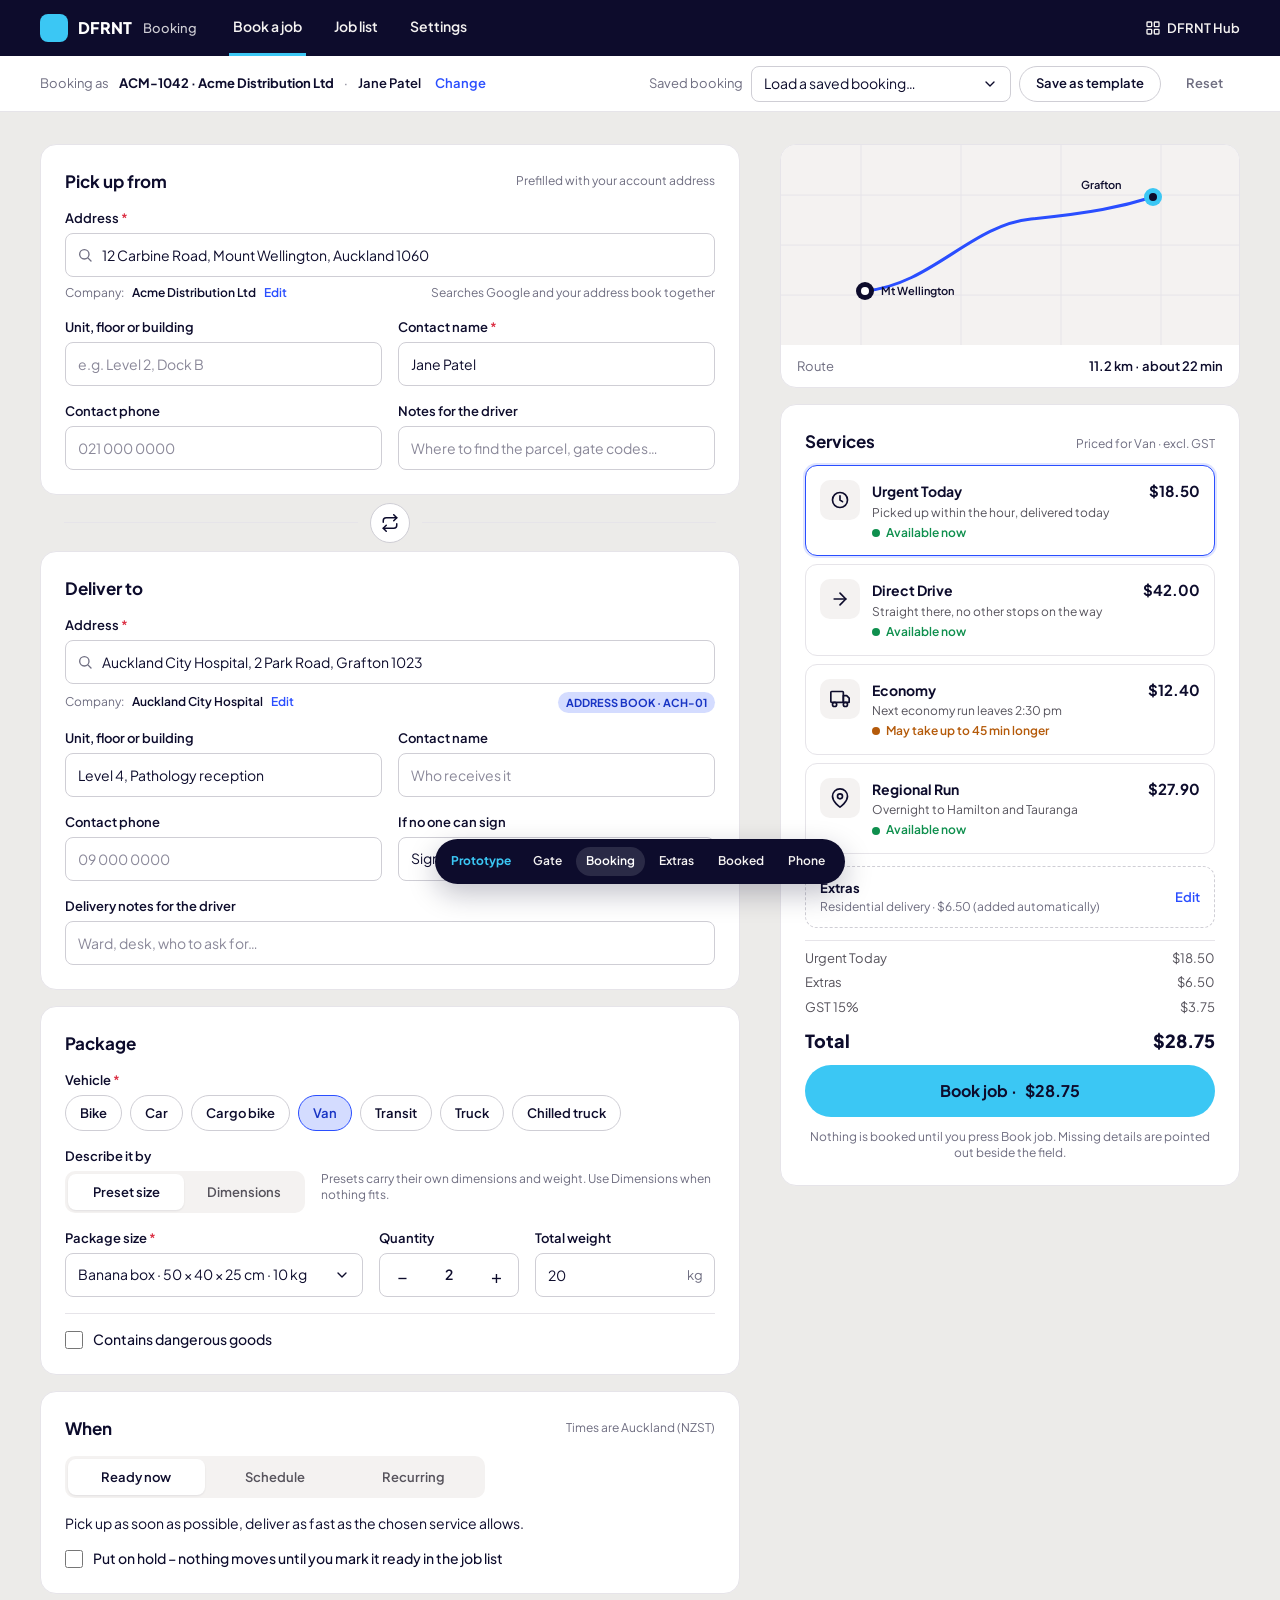
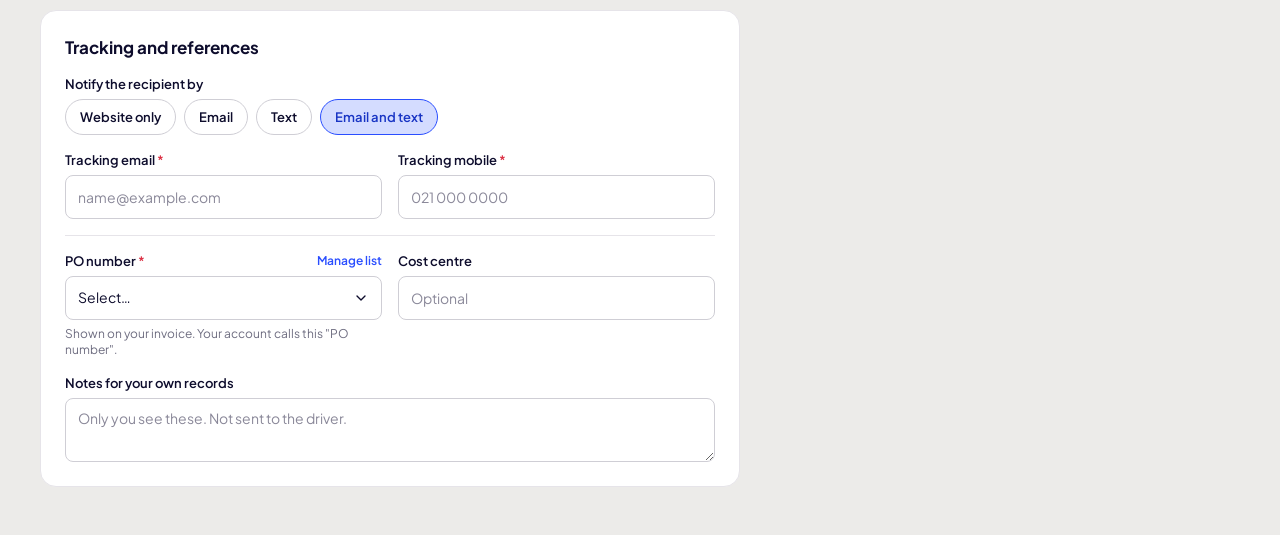
==== index.html @ 65beafbd "Booking page redesign: clickable static prototype Co-Authored-By: Claude Fable 5.1 <noreply@anthropi" ====
<!doctype html>
<html lang="en">
<head>
<meta charset="utf-8">
<meta name="viewport" content="width=device-width, initial-scale=1">
<title>Book a job — DFRNT booking redesign</title>
<link rel="preconnect" href="https://fonts.googleapis.com">
<link href="https://fonts.googleapis.com/css2?family=Plus+Jakarta+Sans:wght@400;500;600;700;800&display=swap" rel="stylesheet">
<link rel="stylesheet" href="styles.css">
</head>
<body>

<header class="topbar">
  <div class="brand"><div class="brand-mark"></div><span class="brand-name">DFRNT</span><span class="brand-app">Booking</span></div>
  <nav class="nav"><a href="index.html" class="on">Book a job</a><a href="#">Job list</a><a href="#">Settings</a></nav>
  <a href="#" class="hublink"><svg width="16" height="16" viewBox="0 0 24 24" fill="none" stroke="currentColor" stroke-width="2" stroke-linecap="round" stroke-linejoin="round"><rect x="3" y="3" width="7" height="7" rx="1"/><rect x="14" y="3" width="7" height="7" rx="1"/><rect x="3" y="14" width="7" height="7" rx="1"/><rect x="14" y="14" width="7" height="7" rx="1"/></svg>DFRNT Hub</a>
</header>

<div class="ctxbar">
  <div class="ctx-who">
    <span style="color: var(--dd-secondary)">Booking as</span>
    <span style="font-weight: 700">ACM-1042 · Acme Distribution Ltd</span>
    <span style="color: var(--dd-secondary)">·</span>
    <span style="font-weight: 600">Jane Patel</span>
    <a href="gate.html" style="font-weight: 600; margin-left: 4px">Change</a>
  </div>
  <div class="ctx-tools">
    <label for="saved" style="font-size: 13px; color: var(--dd-secondary)">Saved booking</label>
    <select id="saved" class="sel" style="width: 260px; height: 36px">
      <option>Load a saved booking…</option>
      <option>Weekly lab run – Mon/Wed/Fri</option>
      <option>Head office → Warehouse</option>
    </select>
    <button class="ghost" type="button" style="height: 36px">Save as template</button>
    <button class="ghost quiet" type="button" style="height: 36px">Reset</button>
  </div>
</div>

<main class="page">
  <div class="grid">

    <form class="form" onsubmit="return false">

      <!-- PICK UP -->
      <section class="card">
        <div class="row-between"><h2 class="h">Pick up from</h2><span class="hint">Prefilled with your account address</span></div>
        <div class="field">
          <label class="lbl req" for="from">Address</label>
          <div class="with-icon">
            <svg width="16" height="16" viewBox="0 0 24 24" fill="none" stroke="currentColor" stroke-width="2" stroke-linecap="round" stroke-linejoin="round"><circle cx="11" cy="11" r="7"/><line x1="21" y1="21" x2="16.65" y2="16.65"/></svg>
            <input id="from" class="in" value="12 Carbine Road, Mount Wellington, Auckland 1060">
          </div>
          <div style="display: flex; align-items: center; gap: 8px; margin-top: 2px; flex-wrap: wrap">
            <span class="hint">Company:</span><span style="font-size: 12px; font-weight: 600">Acme Distribution Ltd</span><a href="#" style="font-size: 12px; font-weight: 600">Edit</a>
            <span class="hint" style="margin-left: auto">Searches Google and your address book together</span>
          </div>
        </div>
        <div class="two">
          <div class="field"><label class="lbl" for="fromx">Unit, floor or building</label><input id="fromx" class="in" placeholder="e.g. Level 2, Dock B"></div>
          <div class="field"><label class="lbl req" for="fromc">Contact name</label><input id="fromc" class="in" value="Jane Patel"></div>
        </div>
        <div class="two">
          <div class="field"><label class="lbl" for="fromp">Contact phone</label><input id="fromp" class="in" placeholder="021 000 0000"></div>
          <div class="field"><label class="lbl" for="fromn">Notes for the driver</label><input id="fromn" class="in" placeholder="Where to find the parcel, gate codes…"></div>
        </div>
      </section>

      <div class="swap">
        <div class="line"></div>
        <button type="button" class="icn" aria-label="Swap pick up and deliver to" title="Swap addresses"><svg width="18" height="18" viewBox="0 0 24 24" fill="none" stroke="currentColor" stroke-width="2" stroke-linecap="round" stroke-linejoin="round"><polyline points="17 1 21 5 17 9"/><path d="M3 11V9a4 4 0 0 1 4-4h14"/><polyline points="7 23 3 19 7 15"/><path d="M21 13v2a4 4 0 0 1-4 4H3"/></svg></button>
        <div class="line"></div>
      </div>

      <!-- DELIVER TO -->
      <section class="card">
        <h2 class="h">Deliver to</h2>
        <div class="field">
          <label class="lbl req" for="to">Address</label>
          <div class="with-icon">
            <svg width="16" height="16" viewBox="0 0 24 24" fill="none" stroke="currentColor" stroke-width="2" stroke-linecap="round" stroke-linejoin="round"><circle cx="11" cy="11" r="7"/><line x1="21" y1="21" x2="16.65" y2="16.65"/></svg>
            <input id="to" class="in" value="Auckland City Hospital, 2 Park Road, Grafton 1023">
          </div>
          <div style="display: flex; align-items: center; gap: 8px; margin-top: 2px; flex-wrap: wrap">
            <span class="hint">Company:</span><span style="font-size: 12px; font-weight: 600">Auckland City Hospital</span><a href="#" style="font-size: 12px; font-weight: 600">Edit</a>
            <span class="tag" style="margin-left: auto">ADDRESS BOOK · ACH-01</span>
          </div>
        </div>
        <div class="two">
          <div class="field"><label class="lbl" for="tox">Unit, floor or building</label><input id="tox" class="in" value="Level 4, Pathology reception"></div>
          <div class="field"><label class="lbl" for="toc">Contact name</label><input id="toc" class="in" placeholder="Who receives it"></div>
        </div>
        <div class="two">
          <div class="field"><label class="lbl" for="top">Contact phone</label><input id="top" class="in" placeholder="09 000 0000"></div>
          <div class="field">
            <label class="lbl" for="leave">If no one can sign</label>
            <select id="leave" class="sel">
              <option>Signature required</option><option>Leave in letter box</option><option>Leave at front door</option><option>Leave at back door</option><option>Leave in a safe place</option><option value="other">Other – say where in delivery notes</option>
            </select>
          </div>
        </div>
        <div class="field"><label class="lbl" id="ton-l" for="ton">Delivery notes for the driver</label><input id="ton" class="in" placeholder="Ward, desk, who to ask for…"></div>
      </section>

      <!-- PACKAGE -->
      <section class="card">
        <h2 class="h">Package</h2>
        <div class="field">
          <span class="lbl req">Vehicle</span>
          <div class="chips" id="vehicles">
            <button type="button" class="chip">Bike</button><button type="button" class="chip">Car</button><button type="button" class="chip">Cargo bike</button><button type="button" class="chip on">Van</button><button type="button" class="chip">Transit</button><button type="button" class="chip">Truck</button><button type="button" class="chip">Chilled truck</button>
          </div>
        </div>
        <div style="display: grid; grid-template-columns: 240px 1fr; gap: 16px; align-items: end" class="two">
          <div class="field"><span class="lbl">Describe it by</span><div class="seg" id="mode"><button type="button" class="on" data-mode="std">Preset size</button><button type="button" data-mode="cus">Dimensions</button></div></div>
          <span class="hint" style="padding-bottom: 10px">Presets carry their own dimensions and weight. Use Dimensions when nothing fits.</span>
        </div>

        <div id="std" style="display: grid; grid-template-columns: 1fr 140px 180px; gap: 16px" class="three">
          <div class="field">
            <label class="lbl req" for="size">Package size</label>
            <select id="size" class="sel"><option>Satchel · 40 × 30 × 5 cm · 1 kg</option><option selected>Banana box · 50 × 40 × 25 cm · 10 kg</option><option>Tyre · 70 × 70 × 25 cm · 12 kg</option><option>Pallet · 120 × 100 × 150 cm · 400 kg</option></select>
          </div>
          <div class="field"><span class="lbl">Quantity</span><div class="step"><button type="button" aria-label="Fewer" id="qdn">−</button><span id="qty">2</span><button type="button" aria-label="More" id="qup">+</button></div></div>
          <div class="field"><label class="lbl" for="wt">Total weight</label><div class="suffix"><input id="wt" class="in" value="20" style="padding-right: 40px"><span>kg</span></div></div>
        </div>

        <div id="cus" class="hidden" style="display: flex; flex-direction: column; gap: 10px">
          <div style="overflow-x: auto">
            <div style="min-width: 640px; display: flex; flex-direction: column; gap: 8px">
              <div style="display: grid; grid-template-columns: 1fr 90px 90px 90px 110px 80px 40px; gap: 8px; padding: 0 4px"><span class="hint">Item</span><span class="hint">L cm</span><span class="hint">W cm</span><span class="hint">H cm</span><span class="hint">Weight kg</span><span class="hint">Qty</span><span></span></div>
              <div style="display: grid; grid-template-columns: 1fr 90px 90px 90px 110px 80px 40px; gap: 8px; align-items: center">
                <select class="sel" aria-label="Item type"><option>Carton</option><option>Chilly bin</option><option>Specimen bag</option><option>Pallet</option></select>
                <input class="in" aria-label="Length" value="60"><input class="in" aria-label="Width" value="40"><input class="in" aria-label="Height" value="30"><input class="in" aria-label="Weight" value="8"><input class="in" aria-label="Quantity" value="2">
                <button type="button" class="icn" aria-label="Remove item" style="width: 36px; height: 36px"><svg width="16" height="16" viewBox="0 0 24 24" fill="none" stroke="currentColor" stroke-width="2" stroke-linecap="round"><line x1="5" y1="12" x2="19" y2="12"/></svg></button>
              </div>
              <div style="display: grid; grid-template-columns: 1fr 90px 90px 90px 110px 80px 40px; gap: 8px; align-items: center">
                <select class="sel" aria-label="Item type"><option>Chilly bin</option><option>Carton</option></select>
                <input class="in" aria-label="Length" value="45"><input class="in" aria-label="Width" value="30"><input class="in" aria-label="Height" value="30"><input class="in" aria-label="Weight" value="5"><input class="in" aria-label="Quantity" value="1">
                <button type="button" class="icn" aria-label="Remove item" style="width: 36px; height: 36px"><svg width="16" height="16" viewBox="0 0 24 24" fill="none" stroke="currentColor" stroke-width="2" stroke-linecap="round"><line x1="5" y1="12" x2="19" y2="12"/></svg></button>
              </div>
            </div>
          </div>
          <div class="row-between" style="flex-wrap: wrap">
            <div style="display: flex; gap: 8px"><button type="button" class="ghost">+ Add item</button><button type="button" class="ghost">+ Add a preset size</button></div>
            <div style="display: flex; align-items: center; gap: 12px"><span class="hint">Dimensions are</span><div class="seg" style="width: 180px" id="dims"><button type="button" class="on">Per item</button><button type="button">Whole job</button></div></div>
          </div>
          <div style="font-size: 13px; color: var(--dd-secondary)">Total <strong style="color: var(--dd-ink)">3 items · 21 kg · 0.184 m³</strong></div>
        </div>

        <div class="divider"></div>
        <label class="chk"><input type="checkbox" id="dg"> Contains dangerous goods</label>
        <div id="dgbox" class="disc hidden">
          <div class="two">
            <div class="field">
              <label class="lbl req" for="dgc">DG class</label>
              <select id="dgc" class="sel"><option value="">Select a class…</option><option value="1">Class 1 – Explosives</option><option value="2">Class 2 – Gases</option><option value="3">Class 3 – Flammable liquids</option><option value="6">Class 6 – Toxic / infectious</option><option value="8">Class 8 – Corrosives</option><option value="9">Class 9 – Miscellaneous (incl. dry ice)</option></select>
            </div>
            <div class="field hidden" id="dry">
              <label class="lbl req" for="dryw">Dry ice weight</label>
              <div style="display: flex; gap: 8px"><input id="dryw" class="in" placeholder="0"><select class="sel" style="width: 90px" aria-label="Unit"><option>kg</option><option>lb</option></select></div>
            </div>
          </div>
          <label class="chk"><input type="checkbox"> I have the DG documentation and will attach it to the package</label>
          <span class="hint">Dangerous goods cannot be sent without documentation.</span>
        </div>

        <div id="truck" class="disc hidden">
          <span class="lbl">Truck details</span>
          <div style="display: flex; gap: 24px; flex-wrap: wrap"><label class="chk"><input type="checkbox"> Tail lift needed at pick up</label><label class="chk"><input type="checkbox"> Tail lift needed at delivery</label></div>
          <div style="display: flex; align-items: center; gap: 12px"><span class="lbl req">Delivering to a</span><div class="seg" style="width: 220px" id="dest"><button type="button" class="on">Business</button><button type="button">Residence</button></div></div>
        </div>
      </section>

      <!-- WHEN -->
      <section class="card">
        <div class="row-between"><h2 class="h">When</h2><span class="hint">Times are Auckland (NZST)</span></div>
        <div class="seg" style="max-width: 420px" id="when"><button type="button" class="on" data-when="now">Ready now</button><button type="button" data-when="sch">Schedule</button><button type="button" data-when="rec">Recurring</button></div>

        <div id="w-now"><span style="font-size: 14px">Pick up as soon as possible, deliver as fast as the chosen service allows.</span></div>

        <div id="w-sch" class="hidden" style="display: flex; flex-direction: column; gap: 16px">
          <div class="three">
            <div class="field"><label class="lbl req" for="rd">Ready date</label><input id="rd" class="in" type="date" value="2026-09-25"></div>
            <div class="field"><label class="lbl req" for="rt">Ready time</label><input id="rt" class="in" type="time" value="09:30"></div>
            <span class="hint" style="padding-bottom: 12px">Up to 30 days ahead.</span>
          </div>
          <label class="chk"><input type="checkbox" id="dby"> Set a deliver-by deadline</label>
          <div id="dbybox" class="three hidden">
            <div class="field"><label class="lbl req" for="dd">Deliver by date</label><input id="dd" class="in" type="date" value="2026-09-25"></div>
            <div class="field"><label class="lbl req" for="dt">Deliver by time</label><input id="dt" class="in" type="time" value="14:00"></div>
          </div>
        </div>

        <div id="w-rec" class="hidden" style="display: flex; flex-direction: column; gap: 16px">
          <div class="field"><span class="lbl req">Repeat on</span><div class="chips" id="days"><button type="button" class="chip on">Mon</button><button type="button" class="chip">Tue</button><button type="button" class="chip on">Wed</button><button type="button" class="chip">Thu</button><button type="button" class="chip on">Fri</button><button type="button" class="chip">Sat</button><button type="button" class="chip">Sun</button></div></div>
          <div class="three" style="align-items: start">
            <div class="field"><label class="lbl req" for="rf">Frequency</label><select id="rf" class="sel"><option>Weekly</option><option>Fortnightly</option><option>First of the month</option><option>Last workday of the month</option></select></div>
            <div class="field"><label class="lbl req" for="rrt">Ready time</label><input id="rrt" class="in" type="time" value="09:30"></div>
            <div class="field"><label class="lbl" for="rh">On public holidays</label><select id="rh" class="sel"><option>Don't book</option><option>Deliver next day</option><option>Book anyway</option></select></div>
          </div>
          <div class="field"><label class="lbl" for="rn">Name this schedule</label><input id="rn" class="in" placeholder="Optional – helps you find it in the job list"></div>
          <span class="hint">Recurring schedules start tomorrow. Book a normal job as well if you need one today.</span>
        </div>

        <label class="chk"><input type="checkbox" id="hold"> Put on hold – nothing moves until you mark it ready in the job list</label>
      </section>

      <!-- TRACKING & REFERENCES -->
      <section class="card">
        <h2 class="h">Tracking and references</h2>
        <div class="field"><span class="lbl">Notify the recipient by</span><div class="chips" id="track"><button type="button" class="chip" data-t="web">Website only</button><button type="button" class="chip" data-t="email">Email</button><button type="button" class="chip" data-t="text">Text</button><button type="button" class="chip on" data-t="both">Email and text</button></div></div>
        <div class="two">
          <div class="field" id="t-email"><label class="lbl req" for="te">Tracking email</label><input id="te" class="in" placeholder="name@example.com"></div>
          <div class="field" id="t-text"><label class="lbl req" for="tm">Tracking mobile</label><input id="tm" class="in" placeholder="021 000 0000"></div>
        </div>
        <div class="divider"></div>
        <div class="two">
          <div class="field">
            <div class="row-between"><label class="lbl req" for="ra">PO number</label><a href="#" style="font-size: 12px; font-weight: 600">Manage list</a></div>
            <select id="ra" class="sel"><option>Select…</option><option>PO-88213</option><option>PO-88240</option></select>
            <span class="hint">Shown on your invoice. Your account calls this "PO number".</span>
          </div>
          <div class="field"><label class="lbl" for="rb">Cost centre</label><input id="rb" class="in" placeholder="Optional"></div>
        </div>
        <div class="field"><label class="lbl" for="cn">Notes for your own records</label><textarea id="cn" class="ta" placeholder="Only you see these. Not sent to the driver."></textarea></div>
      </section>
    </form>

    <!-- RIGHT RAIL -->
    <aside class="rail">
      <div class="card mapcard">
        <svg viewBox="0 0 458 200" xmlns="http://www.w3.org/2000/svg">
          <g stroke="#e6e4e9" stroke-width="1"><line x1="0" y1="50" x2="458" y2="50"/><line x1="0" y1="100" x2="458" y2="100"/><line x1="0" y1="150" x2="458" y2="150"/><line x1="80" y1="0" x2="80" y2="200"/><line x1="180" y1="0" x2="180" y2="200"/><line x1="280" y1="0" x2="280" y2="200"/><line x1="380" y1="0" x2="380" y2="200"/></g>
          <path d="M84 146 C 150 140, 190 80, 250 74 S 340 62, 372 52" fill="none" stroke="#2a4eff" stroke-width="3" stroke-linecap="round"/>
          <circle cx="84" cy="146" r="9" fill="#0d0c2c"/><circle cx="84" cy="146" r="4" fill="#ffffff"/>
          <circle cx="372" cy="52" r="9" fill="#3bc7f4"/><circle cx="372" cy="52" r="4" fill="#0d0c2c"/>
          <text x="100" y="150" font-family="Plus Jakarta Sans, sans-serif" font-size="11" font-weight="600" fill="#0d0c2c">Mt Wellington</text>
          <text x="300" y="44" font-family="Plus Jakarta Sans, sans-serif" font-size="11" font-weight="600" fill="#0d0c2c">Grafton</text>
        </svg>
        <div class="mapfoot"><span style="color: var(--dd-secondary)">Route</span><span style="font-weight: 600">11.2 km · about 22 min</span></div>
      </div>

      <div class="card" style="gap: 12px">
        <div class="row-between" style="align-items: baseline"><h2 class="h">Services</h2><span class="hint">Priced for <span id="veh">Van</span> · excl. GST</span></div>
        <div style="display: flex; flex-direction: column; gap: 8px" id="services">
          <button type="button" class="svc on" data-name="Urgent Today" data-price="18.50">
            <div class="svc-icon"><svg width="20" height="20" viewBox="0 0 24 24" fill="none" stroke="currentColor" stroke-width="2" stroke-linecap="round" stroke-linejoin="round"><circle cx="12" cy="12" r="9"/><polyline points="12 7 12 12 15 14"/></svg></div>
            <div class="svc-body"><div class="svc-top"><span class="svc-name">Urgent Today</span><span class="svc-price">$18.50</span></div><span class="svc-desc">Picked up within the hour, delivered today</span><span class="avail ok"><span class="dot"></span>Available now</span></div>
          </button>
          <button type="button" class="svc" data-name="Direct Drive" data-price="42.00">
            <div class="svc-icon"><svg width="20" height="20" viewBox="0 0 24 24" fill="none" stroke="currentColor" stroke-width="2" stroke-linecap="round" stroke-linejoin="round"><line x1="5" y1="12" x2="19" y2="12"/><polyline points="12 5 19 12 12 19"/></svg></div>
            <div class="svc-body"><div class="svc-top"><span class="svc-name">Direct Drive</span><span class="svc-price">$42.00</span></div><span class="svc-desc">Straight there, no other stops on the way</span><span class="avail ok"><span class="dot"></span>Available now</span></div>
          </button>
          <button type="button" class="svc" data-name="Economy" data-price="12.40">
            <div class="svc-icon"><svg width="20" height="20" viewBox="0 0 24 24" fill="none" stroke="currentColor" stroke-width="2" stroke-linecap="round" stroke-linejoin="round"><rect x="1" y="3" width="15" height="13" rx="1"/><path d="M16 8h4l3 3v5h-7z"/><circle cx="5.5" cy="18.5" r="2.5"/><circle cx="18.5" cy="18.5" r="2.5"/></svg></div>
            <div class="svc-body"><div class="svc-top"><span class="svc-name">Economy</span><span class="svc-price">$12.40</span></div><span class="svc-desc">Next economy run leaves 2:30 pm</span><span class="avail slow"><span class="dot"></span>May take up to 45 min longer</span></div>
          </button>
          <button type="button" class="svc" data-name="Regional Run" data-price="27.90">
            <div class="svc-icon"><svg width="20" height="20" viewBox="0 0 24 24" fill="none" stroke="currentColor" stroke-width="2" stroke-linecap="round" stroke-linejoin="round"><path d="M21 10c0 7-9 13-9 13S3 17 3 10a9 9 0 0 1 18 0z"/><circle cx="12" cy="10" r="3"/></svg></div>
            <div class="svc-body"><div class="svc-top"><span class="svc-name">Regional Run</span><span class="svc-price">$27.90</span></div><span class="svc-desc">Overnight to Hamilton and Tauranga</span><span class="avail ok"><span class="dot"></span>Available now</span></div>
          </button>
        </div>

        <div class="extras">
          <div style="display: flex; flex-direction: column; gap: 2px"><span style="font-size: 13px; font-weight: 700">Extras</span><span class="hint">Residential delivery · $6.50 (added automatically)</span></div>
          <a href="extras.html" style="font-size: 13px; font-weight: 600">Edit</a>
        </div>

        <div class="totals">
          <div class="l"><span id="selname">Urgent Today</span><span id="base">$18.50</span></div>
          <div class="l"><span>Extras</span><span>$6.50</span></div>
          <div class="l"><span>GST 15%</span><span id="gst">$3.75</span></div>
          <div class="t"><span>Total</span><span id="total">$28.75</span></div>
        </div>

        <a href="booked.html" class="cta">Book job · <span id="ctatotal">$28.75</span></a>
        <span class="hint" style="text-align: center">Nothing is booked until you press Book job. Missing details are pointed out beside the field.</span>
      </div>
    </aside>
  </div>
</main>

<nav class="proto" aria-label="Prototype screens"><strong>Prototype</strong><a href="gate.html">Gate</a><a href="index.html" class="on">Booking</a><a href="extras.html">Extras</a><a href="booked.html">Booked</a><a href="mobile.html">Phone</a></nav>

<script>
(function () {
  const $ = (s) => document.querySelector(s);
  const $$ = (s) => Array.from(document.querySelectorAll(s));
  const show = (el, on) => el.classList.toggle('hidden', !on);

  // vehicle chips
  $$('#vehicles .chip').forEach((b) => b.addEventListener('click', () => {
    $$('#vehicles .chip').forEach((x) => x.classList.remove('on'));
    b.classList.add('on');
    $('#veh').textContent = b.textContent;
    show($('#truck'), /truck/i.test(b.textContent));
  }));

  // preset vs dimensions
  $$('#mode button').forEach((b) => b.addEventListener('click', () => {
    $$('#mode button').forEach((x) => x.classList.remove('on'));
    b.classList.add('on');
    show($('#std'), b.dataset.mode === 'std');
    show($('#cus'), b.dataset.mode === 'cus');
  }));
  ['#dims', '#dest'].forEach((sel) => $$(sel + ' button').forEach((b) => b.addEventListener('click', () => {
    $$(sel + ' button').forEach((x) => x.classList.remove('on')); b.classList.add('on');
  })));

  // quantity
  let qty = 2;
  const setQty = (n) => { qty = Math.max(1, Math.min(999, n)); $('#qty').textContent = qty; $('#wt').value = qty * 10; };
  $('#qup').addEventListener('click', () => setQty(qty + 1));
  $('#qdn').addEventListener('click', () => setQty(qty - 1));

  // dangerous goods
  $('#dg').addEventListener('change', (e) => show($('#dgbox'), e.target.checked));
  $('#dgc').addEventListener('change', (e) => show($('#dry'), e.target.value === '9'));

  // leave parcel → notes required
  $('#leave').addEventListener('change', (e) => $('#ton-l').classList.toggle('req', e.target.value === 'other'));

  // when
  $$('#when button').forEach((b) => b.addEventListener('click', () => {
    $$('#when button').forEach((x) => x.classList.remove('on')); b.classList.add('on');
    show($('#w-now'), b.dataset.when === 'now');
    show($('#w-sch'), b.dataset.when === 'sch');
    show($('#w-rec'), b.dataset.when === 'rec');
  }));
  $('#dby').addEventListener('change', (e) => show($('#dbybox'), e.target.checked));
  $$('#days .chip').forEach((b) => b.addEventListener('click', () => b.classList.toggle('on')));

  // tracking
  $$('#track .chip').forEach((b) => b.addEventListener('click', () => {
    $$('#track .chip').forEach((x) => x.classList.remove('on')); b.classList.add('on');
    const t = b.dataset.t;
    show($('#t-email'), t === 'email' || t === 'both');
    show($('#t-text'), t === 'text' || t === 'both');
  }));

  // services + totals
  const extras = 6.5;
  const money = (n) => '$' + n.toFixed(2);
  $$('#services .svc').forEach((b) => b.addEventListener('click', () => {
    $$('#services .svc').forEach((x) => x.classList.remove('on')); b.classList.add('on');
    const base = parseFloat(b.dataset.price);
    const sub = base + extras, gst = sub * 0.15;
    $('#selname').textContent = b.dataset.name;
    $('#base').textContent = money(base);
    $('#gst').textContent = money(gst);
    $('#total').textContent = money(sub + gst);
    $('#ctatotal').textContent = money(sub + gst);
  }));
})();
</script>
</body>
</html>
---- styles.css ----
/* DFRNT booking page redesign — prototype styles.
   Tokens are the product's own (Hub site.less, Feb 2026 rebrand). */
:root {
  --dd-primary: #2a4eff;
  --dd-primary-hover: #1f3fe0;
  --dd-primary-active: #1834c4;
  --dd-primary-container: #d4dcff;
  --dd-accent: #3bc7f4;
  --dd-ink: #0d0c2c;
  --dd-on-ink: #f4f2f1;
  --dd-surface: #ffffff;
  --dd-surface-dim: #ecebe9;
  --dd-surface-variant: #f4f2f1;
  --dd-surface-low: #faf9f8;
  --dd-secondary: #6e6d80;
  --dd-text-2: #56535c;
  --dd-outline: #cfced5;
  --dd-outline-variant: #e6e4e9;
  --dd-error: #dc3246;
  --dd-success-text: #0e8f4d;
  --dd-warning-text: #b45a0a;
}
* { box-sizing: border-box; }
html, body { margin: 0; }
body { font-family: 'Plus Jakarta Sans', -apple-system, BlinkMacSystemFont, 'Segoe UI', sans-serif; background: var(--dd-surface-dim); color: var(--dd-ink); font-size: 14px; line-height: 1.4; }
a { color: var(--dd-primary); text-decoration: none; }
a:hover { color: var(--dd-primary-hover); }
button { font: inherit; }
.hidden { display: none !important; }

/* top bar */
.topbar { height: 56px; background: var(--dd-ink); display: flex; align-items: center; padding: 0 40px; gap: 32px; }
.brand { display: flex; align-items: center; gap: 10px; }
.brand-mark { width: 28px; height: 28px; border-radius: 8px; background: var(--dd-accent); }
.brand-name { color: #fff; font-weight: 800; font-size: 16px; letter-spacing: .02em; }
.brand-app { color: var(--dd-outline); font-size: 13px; font-weight: 500; }
.nav { display: flex; gap: 24px; flex-grow: 1; }
.nav a { color: var(--dd-on-ink); font-size: 14px; font-weight: 600; padding: 0 4px; height: 56px; display: inline-flex; align-items: center; border-bottom: 3px solid transparent; }
.nav a.on { border-bottom-color: var(--dd-accent); }
.hublink { color: var(--dd-on-ink); font-size: 13px; font-weight: 600; display: inline-flex; align-items: center; gap: 6px; }

/* context bar */
.ctxbar { min-height: 56px; background: var(--dd-surface); border-bottom: 1px solid var(--dd-outline-variant); display: flex; align-items: center; padding: 8px 40px; gap: 16px; flex-wrap: wrap; }
.ctx-who { display: flex; align-items: center; gap: 10px; flex-grow: 1; font-size: 13px; flex-wrap: wrap; }
.ctx-tools { display: flex; align-items: center; gap: 8px; flex-wrap: wrap; }

/* layout */
.page { display: flex; justify-content: center; padding: 32px 40px 48px; }
.grid { width: 100%; max-width: 1280px; display: grid; grid-template-columns: minmax(0, 780px) 460px; gap: 40px; align-items: start; }
.form { display: flex; flex-direction: column; gap: 16px; margin: 0; min-width: 0; }
.rail { display: flex; flex-direction: column; gap: 16px; position: sticky; top: 16px; }
@media (max-width: 1180px) {
  .grid { grid-template-columns: 1fr; }
  .rail { position: static; }
}
@media (max-width: 720px) {
  .topbar, .ctxbar { padding-left: 16px; padding-right: 16px; }
  .page { padding: 16px; }
  .two { grid-template-columns: 1fr !important; }
  .three { grid-template-columns: 1fr !important; }
}

/* cards & fields */
.card { background: var(--dd-surface); border: 1px solid var(--dd-outline-variant); border-radius: 16px; padding: 24px; display: flex; flex-direction: column; gap: 16px; }
.h { margin: 0; font-size: 17px; font-weight: 700; line-height: 24px; }
.row-between { display: flex; align-items: center; justify-content: space-between; gap: 12px; }
.two { display: grid; grid-template-columns: 1fr 1fr; gap: 16px; }
.three { display: grid; grid-template-columns: 200px 160px 1fr; gap: 16px; align-items: end; }
.field { display: flex; flex-direction: column; gap: 6px; min-width: 0; }
.lbl { font-size: 13px; font-weight: 600; line-height: 18px; }
.req::after { content: " *"; color: var(--dd-error); }
.in, .sel, .ta { width: 100%; border: 1px solid var(--dd-outline); border-radius: 8px; font: inherit; font-size: 14px; color: var(--dd-ink); background: var(--dd-surface); }
.in, .sel { height: 44px; padding: 0 12px; }
.ta { min-height: 64px; padding: 10px 12px; resize: vertical; }
.in::placeholder, .ta::placeholder { color: #8a8899; }
.in:focus, .sel:focus, .ta:focus { outline: none; border-color: var(--dd-primary); box-shadow: 0 0 0 3px rgba(42,78,255,.12); }
.sel { padding-right: 36px; -webkit-appearance: none; appearance: none; background: var(--dd-surface) url("data:image/svg+xml;utf8,<svg xmlns='http://www.w3.org/2000/svg' width='16' height='16' viewBox='0 0 24 24' fill='none' stroke='%230d0c2c' stroke-width='2' stroke-linecap='round' stroke-linejoin='round'><polyline points='6 9 12 15 18 9'/></svg>") no-repeat right 12px center; }
.with-icon { position: relative; }
.with-icon svg { position: absolute; left: 12px; top: 14px; color: var(--dd-secondary); }
.with-icon .in { padding-left: 36px; }
.suffix { position: relative; }
.suffix span { position: absolute; right: 12px; top: 13px; font-size: 13px; color: var(--dd-secondary); }
.hint { font-size: 12px; color: var(--dd-secondary); line-height: 16px; }
.divider { height: 1px; background: var(--dd-outline-variant); }
.tag { font-size: 11px; font-weight: 700; color: var(--dd-primary-active); background: var(--dd-primary-container); border-radius: 999px; padding: 3px 8px; white-space: nowrap; }

/* controls */
.chip { height: 36px; padding: 0 14px; border-radius: 999px; border: 1px solid var(--dd-outline); background: var(--dd-surface); font-size: 13px; font-weight: 600; color: var(--dd-ink); cursor: pointer; display: inline-flex; align-items: center; gap: 6px; }
.chip.on { background: var(--dd-primary-container); border-color: var(--dd-primary); color: var(--dd-primary-active); }
.chips { display: flex; gap: 8px; flex-wrap: wrap; }
.seg { display: flex; background: var(--dd-surface-variant); border-radius: 10px; padding: 3px; gap: 2px; }
.seg button { flex: 1; height: 36px; border: 0; border-radius: 8px; background: transparent; font-size: 13px; font-weight: 600; color: var(--dd-text-2); cursor: pointer; }
.seg button.on { background: var(--dd-surface); color: var(--dd-ink); box-shadow: 0 1px 2px rgba(13,12,44,.08); }
.chk { display: flex; align-items: center; gap: 10px; font-size: 14px; font-weight: 500; cursor: pointer; }
.chk input { width: 18px; height: 18px; margin: 0; accent-color: var(--dd-primary); }
.disc { border: 1px solid var(--dd-outline-variant); border-radius: 12px; padding: 16px; background: var(--dd-surface-low); display: flex; flex-direction: column; gap: 12px; }
.step { height: 44px; border: 1px solid var(--dd-outline); border-radius: 8px; display: flex; align-items: center; overflow: hidden; background: var(--dd-surface); }
.step button { width: 44px; height: 44px; border: 0; background: transparent; font-size: 18px; cursor: pointer; color: var(--dd-ink); }
.step span { flex: 1; text-align: center; font-size: 14px; font-weight: 600; }
.icn { width: 40px; height: 40px; border-radius: 50%; border: 1px solid var(--dd-outline); background: var(--dd-surface); display: inline-flex; align-items: center; justify-content: center; cursor: pointer; color: var(--dd-ink); flex-shrink: 0; }
.swap { display: flex; align-items: center; gap: 12px; padding: 0 24px; margin: -8px 0; }
.swap .line { flex-grow: 1; height: 1px; background: var(--dd-outline-variant); }
.cta { height: 52px; border: 0; border-radius: 999px; background: var(--dd-accent); color: var(--dd-ink); font-size: 16px; font-weight: 700; cursor: pointer; width: 100%; display: flex; align-items: center; justify-content: center; gap: 8px; }
.cta:hover { filter: brightness(.96); color: var(--dd-ink); }
.pri { height: 48px; border: 0; border-radius: 999px; background: var(--dd-primary); color: #fff; font-size: 15px; font-weight: 700; cursor: pointer; display: inline-flex; align-items: center; justify-content: center; padding: 0 22px; gap: 8px; }
.pri:hover { background: var(--dd-primary-hover); color: #fff; }
.ghost { height: 40px; padding: 0 16px; border-radius: 999px; border: 1px solid var(--dd-outline); background: var(--dd-surface); font-size: 13px; font-weight: 600; color: var(--dd-ink); cursor: pointer; display: inline-flex; align-items: center; justify-content: center; gap: 8px; }
.ghost:hover { background: var(--dd-surface-variant); color: var(--dd-ink); }
.ghost.quiet { border-color: transparent; color: var(--dd-secondary); }

/* services */
.svc { display: flex; gap: 12px; padding: 14px; border: 1px solid var(--dd-outline-variant); border-radius: 12px; background: var(--dd-surface); cursor: pointer; text-align: left; width: 100%; align-items: flex-start; color: var(--dd-ink); }
.svc.on { border-color: var(--dd-primary); box-shadow: 0 0 0 2px rgba(42,78,255,.15); }
.svc-icon { width: 40px; height: 40px; border-radius: 10px; background: var(--dd-surface-variant); display: flex; align-items: center; justify-content: center; flex-shrink: 0; }
.svc-body { flex-grow: 1; display: flex; flex-direction: column; gap: 3px; min-width: 0; }
.svc-top { display: flex; justify-content: space-between; align-items: baseline; gap: 8px; }
.svc-name { font-size: 14px; font-weight: 700; }
.svc-price { font-size: 15px; font-weight: 700; }
.svc-desc { font-size: 12px; color: var(--dd-text-2); }
.avail { display: inline-flex; align-items: center; gap: 6px; font-size: 12px; font-weight: 600; }
.avail.ok { color: var(--dd-success-text); }
.avail.slow { color: var(--dd-warning-text); }
.dot { width: 8px; height: 8px; border-radius: 50%; display: inline-block; background: currentColor; }
.extras { display: flex; justify-content: space-between; align-items: center; padding: 12px 14px; border: 1px dashed var(--dd-outline); border-radius: 12px; gap: 12px; }
.totals { display: flex; flex-direction: column; gap: 6px; padding-top: 8px; border-top: 1px solid var(--dd-outline-variant); }
.totals .l { display: flex; justify-content: space-between; font-size: 13px; color: var(--dd-text-2); }
.totals .t { display: flex; justify-content: space-between; font-size: 18px; font-weight: 800; padding-top: 6px; }
.mapcard { padding: 0; overflow: hidden; gap: 0; }
.mapcard svg { display: block; width: 100%; height: auto; background: var(--dd-surface-variant); }
.mapfoot { display: flex; justify-content: space-between; padding: 12px 16px; font-size: 13px; }

/* notes */
.note { padding: 12px 14px; border-radius: 12px; background: #fff4e8; border: 1px solid #ffd9b3; font-size: 13px; color: #6b3a08; line-height: 18px; display: flex; gap: 10px; }

/* prototype bar */
.proto { position: fixed; left: 50%; bottom: 16px; transform: translateX(-50%); background: var(--dd-ink); color: var(--dd-on-ink); border-radius: 999px; padding: 8px 10px 8px 16px; display: flex; align-items: center; gap: 4px; font-size: 12px; box-shadow: 0 10px 28px rgba(13,12,44,.25); z-index: 50; max-width: calc(100vw - 32px); flex-wrap: wrap; justify-content: center; }
.proto strong { margin-right: 8px; font-weight: 700; color: var(--dd-accent); }
.proto a { color: var(--dd-on-ink); padding: 6px 10px; border-radius: 999px; font-weight: 600; }
.proto a.on, .proto a:hover { background: rgba(255,255,255,.12); color: #fff; }
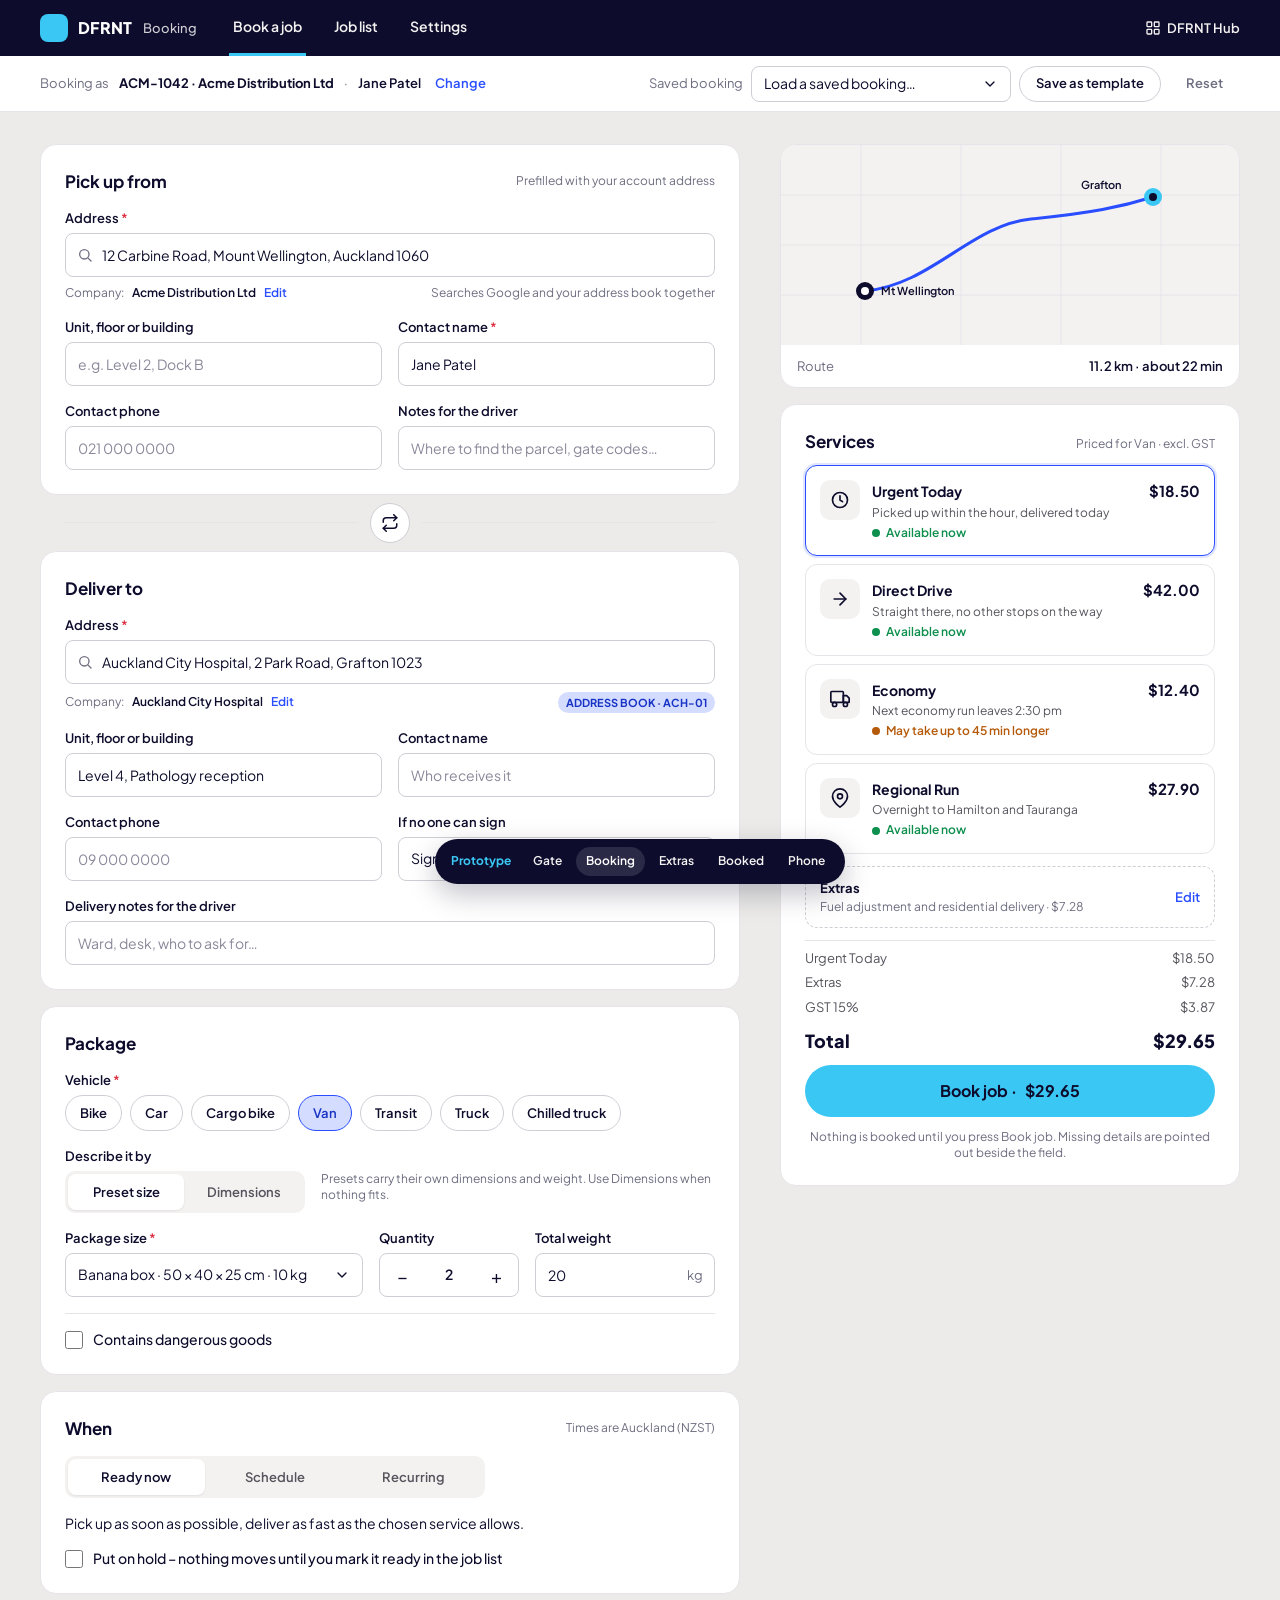
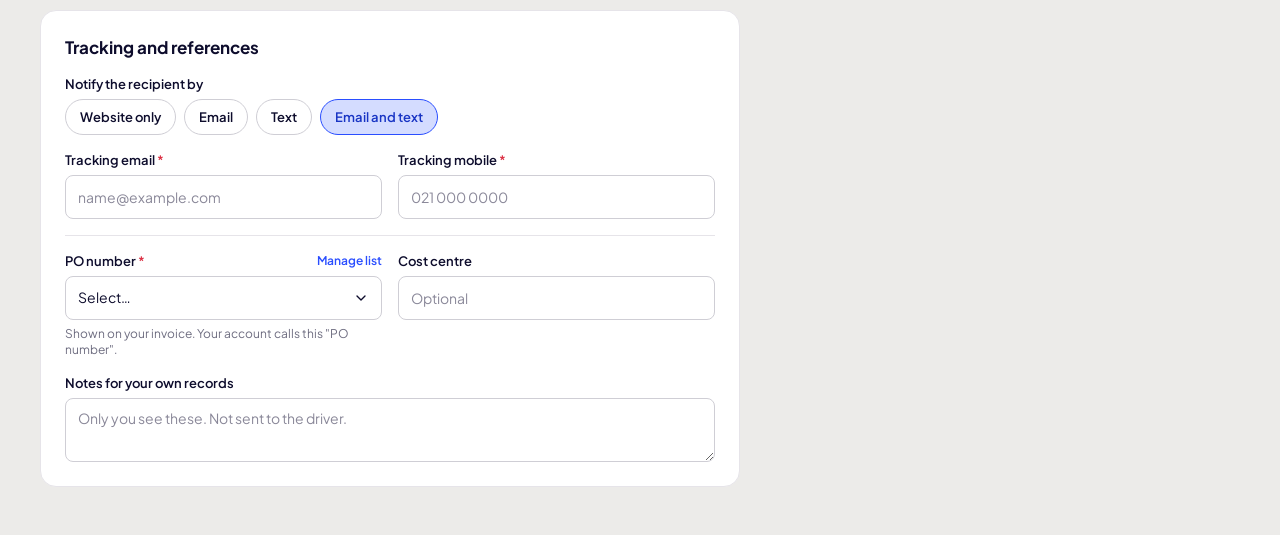
==== commit dbf6927a: "Extras: open as a sheet over the booking page instead of a separate blank page Co-Authored-By: Claud" ====
--- a/index.html
+++ b/index.html
@@ -262,13 +262,13 @@
         </div>
 
         <div class="extras">
-          <div style="display: flex; flex-direction: column; gap: 2px"><span style="font-size: 13px; font-weight: 700">Extras</span><span class="hint">Residential delivery · $6.50 (added automatically)</span></div>
-          <a href="extras.html" style="font-size: 13px; font-weight: 600">Edit</a>
+          <div style="display: flex; flex-direction: column; gap: 2px"><span style="font-size: 13px; font-weight: 700">Extras</span><span class="hint" id="xsummary">Fuel adjustment, residential delivery · $7.28</span></div>
+          <a href="#extras" id="open-extras" style="font-size: 13px; font-weight: 600">Edit</a>
         </div>
 
         <div class="totals">
           <div class="l"><span id="selname">Urgent Today</span><span id="base">$18.50</span></div>
-          <div class="l"><span>Extras</span><span>$6.50</span></div>
+          <div class="l"><span>Extras</span><span id="xline">$7.28</span></div>
           <div class="l"><span>GST 15%</span><span id="gst">$3.75</span></div>
           <div class="t"><span>Total</span><span id="total">$28.75</span></div>
         </div>
@@ -280,7 +280,37 @@
   </div>
 </main>
 
-<nav class="proto" aria-label="Prototype screens"><strong>Prototype</strong><a href="gate.html">Gate</a><a href="index.html" class="on">Booking</a><a href="extras.html">Extras</a><a href="booked.html">Booked</a><a href="mobile.html">Phone</a></nav>
+<!-- EXTRAS SIDE SHEET (opens over the form) -->
+<div class="backdrop hidden" id="xback"></div>
+<aside class="sheet hidden" id="xsheet" role="dialog" aria-labelledby="sheet-title">
+  <div class="sheet-head">
+    <div style="display: flex; flex-direction: column; gap: 4px">
+      <h2 id="sheet-title" style="margin: 0; font-size: 22px; font-weight: 800">Extras for <span id="xsvc">Urgent Today</span></h2>
+      <span style="font-size: 13px; color: var(--dd-text-2)">Some are added automatically from the job details. Untick anything you don't need.</span>
+    </div>
+    <button type="button" aria-label="Close" class="icn" id="xclose"><svg width="18" height="18" viewBox="0 0 24 24" fill="none" stroke="currentColor" stroke-width="2" stroke-linecap="round" stroke-linejoin="round"><line x1="18" y1="6" x2="6" y2="18"/><line x1="6" y1="6" x2="18" y2="18"/></svg></button>
+  </div>
+  <div class="sheet-tabs" id="xtabs"><button type="button" class="tab on">All legs</button><button type="button" class="tab">Pickup agent</button><button type="button" class="tab">Flight</button><button type="button" class="tab">Delivery agent</button></div>
+  <div class="sheet-body" id="xrows">
+    <label class="xrow on"><input type="checkbox" checked disabled data-amt="0.78" data-name="Fuel adjustment"><div><div style="font-size: 14px; font-weight: 700">Fuel adjustment<span class="badge" style="background: var(--dd-outline-variant); color: #413f47">ALWAYS</span></div><div class="hint">Applied to every job on this service. 4.2% of the base rate.</div></div><span class="hint calc" style="padding-top: 3px">4.2% of the base rate</span><span class="amt">$0.78</span></label>
+    <label class="xrow on"><input type="checkbox" checked data-amt="6.50" data-name="Residential delivery"><div><div style="font-size: 14px; font-weight: 700">Residential delivery<span class="badge" style="background: var(--dd-primary-container); color: var(--dd-primary-active)">AUTO</span></div><div class="hint">Added because the delivery address is a residence.</div></div><span class="hint calc" style="padding-top: 3px">Flat fee</span><span class="amt">$6.50</span></label>
+    <label class="xrow"><input type="checkbox" data-amt="0" data-name="Wait time"><div><div style="font-size: 14px; font-weight: 700">Wait time</div><div class="hint">First 10 minutes free, then per minute.</div></div><span class="calc" style="display: flex; align-items: center; gap: 6px"><input class="mini" value="0" aria-label="Minutes" disabled><span class="hint">min × $1.20</span></span><span class="amt">$0.00</span></label>
+    <label class="xrow"><input type="checkbox" data-amt="24.00" data-name="Two-person lift"><div><div style="font-size: 14px; font-weight: 700">Two-person lift</div><div class="hint">For items over 25 kg or awkward to carry alone.</div></div><span class="hint calc" style="padding-top: 3px">Flat fee</span><span class="amt">$24.00</span></label>
+    <label class="xrow"><input type="checkbox" data-amt="0" data-name="Hazmat handling"><div><div style="font-size: 14px; font-weight: 700">Hazmat handling</div><div class="hint">Per package declared as dangerous goods.</div></div><span class="calc" style="display: flex; align-items: center; gap: 6px"><input class="mini" value="0" aria-label="Packages" disabled><span class="hint">pkg × $9.00</span></span><span class="amt">$0.00</span></label>
+    <label class="xrow" style="opacity: .8; cursor: default"><input type="checkbox" disabled><div><div style="font-size: 14px; font-weight: 700">After-hours pickup</div><div class="hint">Needs a quote. Ask on live chat before booking.</div></div><span class="hint calc" style="padding-top: 3px">Quote required</span><span class="amt">—</span></label>
+  </div>
+  <div class="sheet-foot">
+    <div class="totals" style="border: 0; padding: 0">
+      <div class="l"><span id="xbasename">Urgent Today</span><span id="xbase">$18.50</span></div>
+      <div class="l"><span>Extras (<span id="xn">2</span>)</span><span id="xsum">$7.28</span></div>
+      <div class="l"><span>GST 15%</span><span id="xgst">$3.87</span></div>
+      <div class="t"><span>Total</span><span id="xtotal">$29.65</span></div>
+    </div>
+    <div style="display: flex; gap: 10px; flex-wrap: wrap"><button type="button" class="ghost" style="height: 52px; padding: 0 20px" id="xback2">Back to booking</button><button type="button" class="cta" style="flex: 1; min-width: 160px" id="xdone">Done</button></div>
+  </div>
+</aside>
+
+<nav class="proto" aria-label="Prototype screens"><strong>Prototype</strong><a href="gate.html">Gate</a><a href="index.html" class="on">Booking</a><a href="#extras" id="proto-extras">Extras</a><a href="booked.html">Booked</a><a href="mobile.html">Phone</a></nav>
 
 <script>
 (function () {
@@ -338,19 +368,46 @@
     show($('#t-text'), t === 'text' || t === 'both');
   }));
 
-  // services + totals
-  const extras = 6.5;
+  // services, extras sheet and totals (one source of truth)
   const money = (n) => '$' + n.toFixed(2);
+  const rows = $$('#xrows .xrow');
+  const selected = () => $('#services .svc.on');
+  const extrasState = () => {
+    let sum = 0, n = 0, names = [];
+    rows.forEach((r) => {
+      const c = r.querySelector('input[type=checkbox]');
+      if (c.dataset.amt === undefined) return;
+      r.classList.toggle('on', c.checked);
+      if (c.checked) { sum += parseFloat(c.dataset.amt); n++; names.push(c.dataset.name); }
+    });
+    return { sum, n, names };
+  };
+  const recalc = () => {
+    const b = selected();
+    const base = parseFloat(b.dataset.price);
+    const x = extrasState();
+    const sub = base + x.sum, gst = sub * 0.15;
+    $('#selname').textContent = b.dataset.name; $('#xbasename').textContent = b.dataset.name; $('#xsvc').textContent = b.dataset.name;
+    $('#base').textContent = money(base); $('#xbase').textContent = money(base);
+    $('#xline').textContent = money(x.sum); $('#xsum').textContent = money(x.sum); $('#xn').textContent = x.n;
+    $('#gst').textContent = money(gst); $('#xgst').textContent = money(gst);
+    $('#total').textContent = money(sub + gst); $('#xtotal').textContent = money(sub + gst); $('#ctatotal').textContent = money(sub + gst);
+    const label = x.names.length ? x.names.join(', ').replace(/, ([^,]*)$/, ' and $1') : 'None selected';
+    $('#xsummary').textContent = label.charAt(0).toUpperCase() + label.slice(1).toLowerCase() + ' · ' + money(x.sum);
+  };
   $$('#services .svc').forEach((b) => b.addEventListener('click', () => {
-    $$('#services .svc').forEach((x) => x.classList.remove('on')); b.classList.add('on');
-    const base = parseFloat(b.dataset.price);
-    const sub = base + extras, gst = sub * 0.15;
-    $('#selname').textContent = b.dataset.name;
-    $('#base').textContent = money(base);
-    $('#gst').textContent = money(gst);
-    $('#total').textContent = money(sub + gst);
-    $('#ctatotal').textContent = money(sub + gst);
+    $$('#services .svc').forEach((x) => x.classList.remove('on')); b.classList.add('on'); recalc();
   }));
+  rows.forEach((r) => r.querySelector('input[type=checkbox]').addEventListener('change', recalc));
+  $$('#xtabs .tab').forEach((t) => t.addEventListener('click', () => { $$('#xtabs .tab').forEach((x) => x.classList.remove('on')); t.classList.add('on'); }));
+
+  const openSheet = () => { show($('#xback'), true); show($('#xsheet'), true); document.body.style.overflow = 'hidden'; };
+  const closeSheet = () => { show($('#xback'), false); show($('#xsheet'), false); document.body.style.overflow = ''; if (location.hash === '#extras') history.replaceState(null, '', location.pathname); };
+  ['#open-extras', '#proto-extras'].forEach((s) => $(s).addEventListener('click', (e) => { e.preventDefault(); openSheet(); }));
+  ['#xclose', '#xback2', '#xdone', '#xback'].forEach((s) => $(s).addEventListener('click', closeSheet));
+  document.addEventListener('keydown', (e) => { if (e.key === 'Escape') closeSheet(); });
+  if (location.hash === '#extras') openSheet();
+  recalc();
 })();
 </script>
 </body>
--- a/styles.css
+++ b/styles.css
@@ -137,3 +137,21 @@
 .proto strong { margin-right: 8px; font-weight: 700; color: var(--dd-accent); }
 .proto a { color: var(--dd-on-ink); padding: 6px 10px; border-radius: 999px; font-weight: 600; }
 .proto a.on, .proto a:hover { background: rgba(255,255,255,.12); color: #fff; }
+
+/* extras side sheet (lives inside index.html, opened from the rail) */
+.backdrop { position: fixed; inset: 0; background: rgba(13,12,44,.45); z-index: 60; }
+.sheet { position: fixed; top: 0; right: 0; bottom: 0; width: 640px; max-width: 100vw; background: #fff; box-shadow: 0 16px 40px rgba(13,12,44,.16); display: flex; flex-direction: column; z-index: 70; }
+.sheet-head { display: flex; align-items: flex-start; justify-content: space-between; padding: 28px 32px 16px; gap: 16px; }
+.sheet-tabs { display: flex; gap: 8px; padding: 0 32px 16px; flex-wrap: wrap; }
+.sheet-body { flex-grow: 1; overflow: auto; padding: 0 32px; display: flex; flex-direction: column; gap: 8px; }
+.sheet-foot { border-top: 1px solid var(--dd-outline-variant); padding: 20px 32px 28px; display: flex; flex-direction: column; gap: 14px; }
+.xrow { display: grid; grid-template-columns: 28px 1fr 150px 90px; gap: 14px; align-items: start; padding: 14px 12px; border-radius: 12px; border: 1px solid var(--dd-outline-variant); cursor: pointer; }
+.xrow.on { border-color: var(--dd-primary); background: #f7f8ff; }
+.xrow input[type=checkbox] { width: 18px; height: 18px; margin: 2px 0 0; accent-color: var(--dd-primary); }
+.xrow .amt { font-size: 14px; font-weight: 700; text-align: right; }
+.xrow:not(.on) .amt { font-weight: 400; color: var(--dd-secondary); }
+.badge { font-size: 10px; font-weight: 800; letter-spacing: .04em; border-radius: 999px; padding: 3px 7px; margin-left: 8px; vertical-align: middle; }
+.mini { height: 36px; border: 1px solid var(--dd-outline); border-radius: 8px; padding: 0 10px; font: inherit; font-size: 14px; width: 72px; }
+.tab { height: 36px; padding: 0 14px; border-radius: 999px; border: 1px solid var(--dd-outline); background: #fff; font-size: 13px; font-weight: 600; color: var(--dd-ink); cursor: pointer; }
+.tab.on { background: var(--dd-primary-container); border-color: var(--dd-primary); color: var(--dd-primary-active); }
+@media (max-width: 720px) { .xrow { grid-template-columns: 28px 1fr 80px; } .xrow .calc { display: none; } .sheet-head, .sheet-tabs, .sheet-body, .sheet-foot { padding-left: 16px; padding-right: 16px; } }
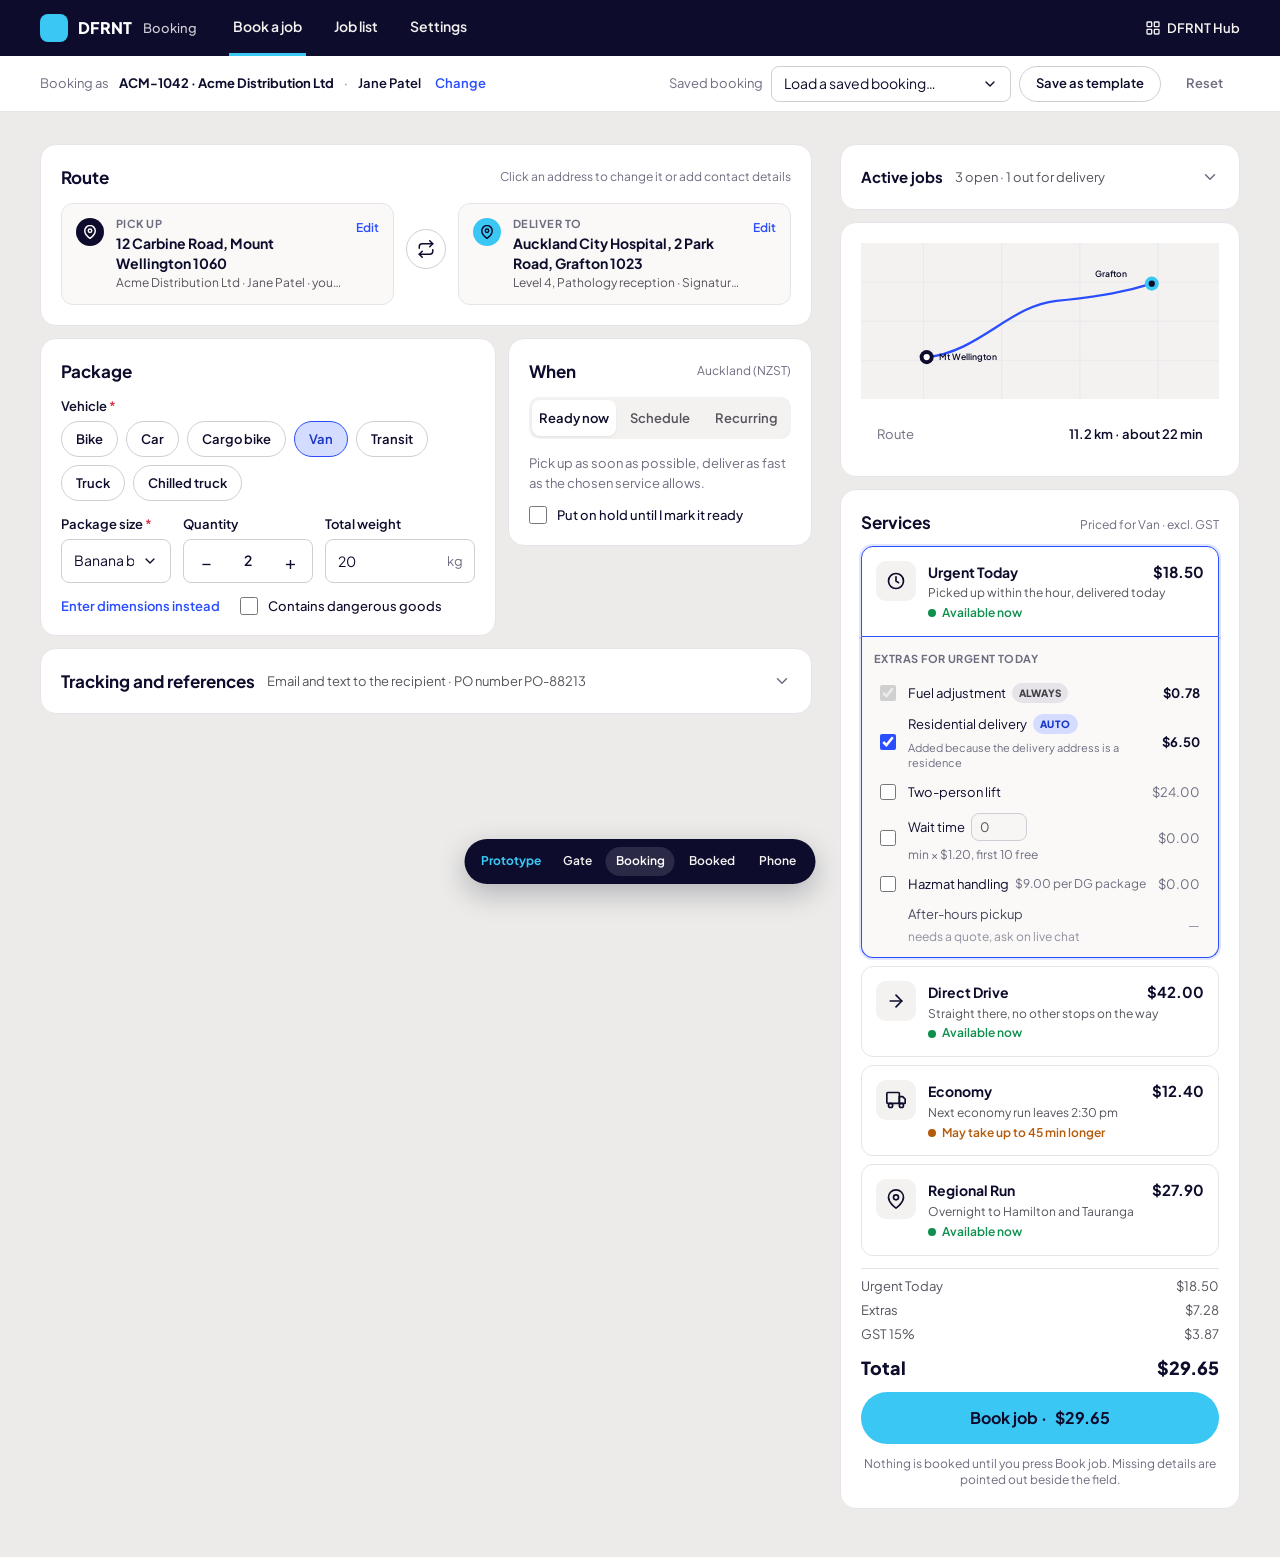
==== commit 73e3089a: "Route side by side and collapsed; extras inline under the selected service; tracking and active jobs" ====
--- a/index.html
+++ b/index.html
@@ -26,7 +26,7 @@
   </div>
   <div class="ctx-tools">
     <label for="saved" style="font-size: 13px; color: var(--dd-secondary)">Saved booking</label>
-    <select id="saved" class="sel" style="width: 260px; height: 36px">
+    <select id="saved" class="sel" style="width: 240px; height: 36px">
       <option>Load a saved booking…</option>
       <option>Weekly lab run – Mon/Wed/Fri</option>
       <option>Head office → Warehouse</option>
@@ -41,193 +41,228 @@
 
     <form class="form" onsubmit="return false">
 
-      <!-- PICK UP -->
+      <!-- ROUTE: pick up and deliver to, side by side, collapsed until clicked -->
       <section class="card">
-        <div class="row-between"><h2 class="h">Pick up from</h2><span class="hint">Prefilled with your account address</span></div>
-        <div class="field">
-          <label class="lbl req" for="from">Address</label>
-          <div class="with-icon">
-            <svg width="16" height="16" viewBox="0 0 24 24" fill="none" stroke="currentColor" stroke-width="2" stroke-linecap="round" stroke-linejoin="round"><circle cx="11" cy="11" r="7"/><line x1="21" y1="21" x2="16.65" y2="16.65"/></svg>
-            <input id="from" class="in" value="12 Carbine Road, Mount Wellington, Auckland 1060">
-          </div>
-          <div style="display: flex; align-items: center; gap: 8px; margin-top: 2px; flex-wrap: wrap">
-            <span class="hint">Company:</span><span style="font-size: 12px; font-weight: 600">Acme Distribution Ltd</span><a href="#" style="font-size: 12px; font-weight: 600">Edit</a>
-            <span class="hint" style="margin-left: auto">Searches Google and your address book together</span>
-          </div>
-        </div>
-        <div class="two">
-          <div class="field"><label class="lbl" for="fromx">Unit, floor or building</label><input id="fromx" class="in" placeholder="e.g. Level 2, Dock B"></div>
-          <div class="field"><label class="lbl req" for="fromc">Contact name</label><input id="fromc" class="in" value="Jane Patel"></div>
-        </div>
-        <div class="two">
-          <div class="field"><label class="lbl" for="fromp">Contact phone</label><input id="fromp" class="in" placeholder="021 000 0000"></div>
-          <div class="field"><label class="lbl" for="fromn">Notes for the driver</label><input id="fromn" class="in" placeholder="Where to find the parcel, gate codes…"></div>
+        <div class="row-between"><h2 class="h">Route</h2><span class="hint">Click an address to change it or add contact details</span></div>
+        <div class="route-grid">
+
+          <!-- PICK UP -->
+          <div class="addr" id="a-from">
+            <button type="button" class="addr-line" data-open="a-from" aria-expanded="false">
+              <span class="pin from"><svg width="14" height="14" viewBox="0 0 24 24" fill="none" stroke="currentColor" stroke-width="2.5" stroke-linecap="round" stroke-linejoin="round"><path d="M21 10c0 7-9 13-9 13S3 17 3 10a9 9 0 0 1 18 0z"/><circle cx="12" cy="10" r="3"/></svg></span>
+              <span class="txt">
+                <span class="addr-k">Pick up</span>
+                <span class="addr-main" id="from-main">12 Carbine Road, Mount Wellington 1060</span>
+                <span class="addr-sub" id="from-sub">Acme Distribution Ltd · Jane Patel · your account address</span>
+              </span>
+              <span class="edit">Edit</span>
+            </button>
+            <div class="addr-form hidden">
+              <div class="field">
+                <label class="lbl req" for="from">Address</label>
+                <div class="with-icon"><svg width="16" height="16" viewBox="0 0 24 24" fill="none" stroke="currentColor" stroke-width="2" stroke-linecap="round" stroke-linejoin="round"><circle cx="11" cy="11" r="7"/><line x1="21" y1="21" x2="16.65" y2="16.65"/></svg><input id="from" class="in" value="12 Carbine Road, Mount Wellington, Auckland 1060"></div>
+                <span class="hint">Searches Google and your address book together</span>
+              </div>
+              <div class="two">
+                <div class="field"><label class="lbl" for="fromco">Company</label><input id="fromco" class="in" value="Acme Distribution Ltd"></div>
+                <div class="field"><label class="lbl" for="fromx">Unit, floor or building</label><input id="fromx" class="in" placeholder="e.g. Level 2, Dock B"></div>
+              </div>
+              <div class="two">
+                <div class="field"><label class="lbl req" for="fromc">Contact name</label><input id="fromc" class="in" value="Jane Patel"></div>
+                <div class="field"><label class="lbl" for="fromp">Contact phone</label><input id="fromp" class="in" placeholder="021 000 0000"></div>
+              </div>
+              <div class="field"><label class="lbl" for="fromn">Notes for the driver</label><input id="fromn" class="in" placeholder="Where to find the parcel, gate codes…"></div>
+              <div style="display: flex; justify-content: flex-end"><button type="button" class="ghost" data-close="a-from">Done</button></div>
+            </div>
+          </div>
+
+          <button type="button" class="icn" aria-label="Swap pick up and deliver to" title="Swap addresses"><svg width="18" height="18" viewBox="0 0 24 24" fill="none" stroke="currentColor" stroke-width="2" stroke-linecap="round" stroke-linejoin="round"><polyline points="17 1 21 5 17 9"/><path d="M3 11V9a4 4 0 0 1 4-4h14"/><polyline points="7 23 3 19 7 15"/><path d="M21 13v2a4 4 0 0 1-4 4H3"/></svg></button>
+
+          <!-- DELIVER TO -->
+          <div class="addr" id="a-to">
+            <button type="button" class="addr-line" data-open="a-to" aria-expanded="false">
+              <span class="pin to"><svg width="14" height="14" viewBox="0 0 24 24" fill="none" stroke="currentColor" stroke-width="2.5" stroke-linecap="round" stroke-linejoin="round"><path d="M21 10c0 7-9 13-9 13S3 17 3 10a9 9 0 0 1 18 0z"/><circle cx="12" cy="10" r="3"/></svg></span>
+              <span class="txt">
+                <span class="addr-k">Deliver to</span>
+                <span class="addr-main" id="to-main">Auckland City Hospital, 2 Park Road, Grafton 1023</span>
+                <span class="addr-sub" id="to-sub">Level 4, Pathology reception · Signature required · from your address book</span>
+              </span>
+              <span class="edit">Edit</span>
+            </button>
+            <div class="addr-form hidden">
+              <div class="field">
+                <label class="lbl req" for="to">Address</label>
+                <div class="with-icon"><svg width="16" height="16" viewBox="0 0 24 24" fill="none" stroke="currentColor" stroke-width="2" stroke-linecap="round" stroke-linejoin="round"><circle cx="11" cy="11" r="7"/><line x1="21" y1="21" x2="16.65" y2="16.65"/></svg><input id="to" class="in" value="Auckland City Hospital, 2 Park Road, Grafton 1023"></div>
+                <span class="tag" style="align-self: flex-start">ADDRESS BOOK · ACH-01</span>
+              </div>
+              <div class="two">
+                <div class="field"><label class="lbl" for="toco">Company</label><input id="toco" class="in" value="Auckland City Hospital"></div>
+                <div class="field"><label class="lbl" for="tox">Unit, floor or building</label><input id="tox" class="in" value="Level 4, Pathology reception"></div>
+              </div>
+              <div class="two">
+                <div class="field"><label class="lbl" for="toc">Contact name</label><input id="toc" class="in" placeholder="Who receives it"></div>
+                <div class="field"><label class="lbl" for="top">Contact phone</label><input id="top" class="in" placeholder="09 000 0000"></div>
+              </div>
+              <div class="two">
+                <div class="field">
+                  <label class="lbl" for="leave">If no one can sign</label>
+                  <select id="leave" class="sel"><option>Signature required</option><option>Leave in letter box</option><option>Leave at front door</option><option>Leave at back door</option><option>Leave in a safe place</option><option value="other">Other – say where in delivery notes</option></select>
+                </div>
+                <div class="field"><label class="lbl" id="ton-l" for="ton">Delivery notes for the driver</label><input id="ton" class="in" placeholder="Ward, desk, who to ask for…"></div>
+              </div>
+              <div style="display: flex; justify-content: flex-end"><button type="button" class="ghost" data-close="a-to">Done</button></div>
+            </div>
+          </div>
         </div>
       </section>
 
-      <div class="swap">
-        <div class="line"></div>
-        <button type="button" class="icn" aria-label="Swap pick up and deliver to" title="Swap addresses"><svg width="18" height="18" viewBox="0 0 24 24" fill="none" stroke="currentColor" stroke-width="2" stroke-linecap="round" stroke-linejoin="round"><polyline points="17 1 21 5 17 9"/><path d="M3 11V9a4 4 0 0 1 4-4h14"/><polyline points="7 23 3 19 7 15"/><path d="M21 13v2a4 4 0 0 1-4 4H3"/></svg></button>
-        <div class="line"></div>
+      <div class="pair">
+        <!-- PACKAGE: the common case is one row; dimensions, DG and truck disclose on demand -->
+        <section class="card">
+          <h2 class="h">Package</h2>
+          <div class="field">
+            <span class="lbl req">Vehicle</span>
+            <div class="chips" id="vehicles"><button type="button" class="chip">Bike</button><button type="button" class="chip">Car</button><button type="button" class="chip">Cargo bike</button><button type="button" class="chip on">Van</button><button type="button" class="chip">Transit</button><button type="button" class="chip">Truck</button><button type="button" class="chip">Chilled truck</button></div>
+          </div>
+
+          <div id="std" class="pkg-row">
+            <div class="field">
+              <label class="lbl req" for="size">Package size</label>
+              <select id="size" class="sel"><option>Satchel · 40 × 30 × 5 cm · 1 kg</option><option selected>Banana box · 50 × 40 × 25 cm · 10 kg</option><option>Tyre · 70 × 70 × 25 cm · 12 kg</option><option>Pallet · 120 × 100 × 150 cm · 400 kg</option></select>
+            </div>
+            <div class="field"><span class="lbl">Quantity</span><div class="step"><button type="button" aria-label="Fewer" id="qdn">−</button><span id="qty">2</span><button type="button" aria-label="More" id="qup">+</button></div></div>
+            <div class="field"><label class="lbl" for="wt">Total weight</label><div class="suffix"><input id="wt" class="in" value="20" style="padding-right: 40px"><span>kg</span></div></div>
+          </div>
+
+          <div id="cus" class="hidden" style="display: flex; flex-direction: column; gap: 10px">
+            <div style="overflow-x: auto">
+              <div style="min-width: 600px; display: flex; flex-direction: column; gap: 8px">
+                <div style="display: grid; grid-template-columns: 1fr 80px 80px 80px 100px 70px 36px; gap: 8px; padding: 0 4px"><span class="hint">Item</span><span class="hint">L cm</span><span class="hint">W cm</span><span class="hint">H cm</span><span class="hint">Weight kg</span><span class="hint">Qty</span><span></span></div>
+                <div style="display: grid; grid-template-columns: 1fr 80px 80px 80px 100px 70px 36px; gap: 8px; align-items: center">
+                  <select class="sel" aria-label="Item type"><option>Carton</option><option>Chilly bin</option><option>Specimen bag</option><option>Pallet</option></select>
+                  <input class="in" aria-label="Length" value="60"><input class="in" aria-label="Width" value="40"><input class="in" aria-label="Height" value="30"><input class="in" aria-label="Weight" value="8"><input class="in" aria-label="Quantity" value="2">
+                  <button type="button" class="icn" aria-label="Remove item" style="width: 36px; height: 36px"><svg width="16" height="16" viewBox="0 0 24 24" fill="none" stroke="currentColor" stroke-width="2" stroke-linecap="round"><line x1="5" y1="12" x2="19" y2="12"/></svg></button>
+                </div>
+                <div style="display: grid; grid-template-columns: 1fr 80px 80px 80px 100px 70px 36px; gap: 8px; align-items: center">
+                  <select class="sel" aria-label="Item type"><option>Chilly bin</option><option>Carton</option></select>
+                  <input class="in" aria-label="Length" value="45"><input class="in" aria-label="Width" value="30"><input class="in" aria-label="Height" value="30"><input class="in" aria-label="Weight" value="5"><input class="in" aria-label="Quantity" value="1">
+                  <button type="button" class="icn" aria-label="Remove item" style="width: 36px; height: 36px"><svg width="16" height="16" viewBox="0 0 24 24" fill="none" stroke="currentColor" stroke-width="2" stroke-linecap="round"><line x1="5" y1="12" x2="19" y2="12"/></svg></button>
+                </div>
+              </div>
+            </div>
+            <div class="row-between" style="flex-wrap: wrap">
+              <div style="display: flex; gap: 8px"><button type="button" class="ghost">+ Add item</button><button type="button" class="ghost">+ Add a preset size</button></div>
+              <div style="display: flex; align-items: center; gap: 12px"><span class="hint">Dimensions are</span><div class="seg" style="width: 180px" id="dims"><button type="button" class="on">Per item</button><button type="button">Whole job</button></div></div>
+            </div>
+            <div style="font-size: 13px; color: var(--dd-secondary)">Total <strong style="color: var(--dd-ink)">3 items · 21 kg · 0.184 m³</strong></div>
+          </div>
+
+          <div class="pkg-more">
+            <button type="button" class="link" id="mode-toggle">Enter dimensions instead</button>
+            <label class="chk" style="font-size: 13px"><input type="checkbox" id="dg"> Contains dangerous goods</label>
+          </div>
+
+          <div id="dgbox" class="disc hidden">
+            <div class="two">
+              <div class="field">
+                <label class="lbl req" for="dgc">DG class</label>
+                <select id="dgc" class="sel"><option value="">Select a class…</option><option value="1">Class 1 – Explosives</option><option value="2">Class 2 – Gases</option><option value="3">Class 3 – Flammable liquids</option><option value="6">Class 6 – Toxic / infectious</option><option value="8">Class 8 – Corrosives</option><option value="9">Class 9 – Miscellaneous (incl. dry ice)</option></select>
+              </div>
+              <div class="field hidden" id="dry">
+                <label class="lbl req" for="dryw">Dry ice weight</label>
+                <div style="display: flex; gap: 8px"><input id="dryw" class="in" placeholder="0"><select class="sel" style="width: 90px" aria-label="Unit"><option>kg</option><option>lb</option></select></div>
+              </div>
+            </div>
+            <label class="chk"><input type="checkbox"> I have the DG documentation and will attach it to the package</label>
+          </div>
+
+          <div id="truck" class="disc hidden">
+            <span class="lbl">Truck details</span>
+            <div style="display: flex; gap: 20px; flex-wrap: wrap"><label class="chk"><input type="checkbox"> Tail lift at pick up</label><label class="chk"><input type="checkbox"> Tail lift at delivery</label></div>
+            <div style="display: flex; align-items: center; gap: 12px"><span class="lbl req">Delivering to a</span><div class="seg" style="width: 220px" id="dest"><button type="button" class="on">Business</button><button type="button">Residence</button></div></div>
+          </div>
+        </section>
+
+        <!-- WHEN -->
+        <section class="card">
+          <div class="row-between"><h2 class="h">When</h2><span class="hint">Auckland (NZST)</span></div>
+          <div class="seg" id="when"><button type="button" class="on" data-when="now">Ready now</button><button type="button" data-when="sch">Schedule</button><button type="button" data-when="rec">Recurring</button></div>
+
+          <div id="w-now"><span class="hint" style="font-size: 13px">Pick up as soon as possible, deliver as fast as the chosen service allows.</span></div>
+
+          <div id="w-sch" class="hidden" style="display: flex; flex-direction: column; gap: 12px">
+            <div class="two">
+              <div class="field"><label class="lbl req" for="rd">Ready date</label><input id="rd" class="in" type="date" value="2026-09-25"></div>
+              <div class="field"><label class="lbl req" for="rt">Ready time</label><input id="rt" class="in" type="time" value="09:30"></div>
+            </div>
+            <label class="chk" style="font-size: 13px"><input type="checkbox" id="dby"> Set a deliver-by deadline</label>
+            <div id="dbybox" class="two hidden">
+              <div class="field"><label class="lbl req" for="dd">Deliver by date</label><input id="dd" class="in" type="date" value="2026-09-25"></div>
+              <div class="field"><label class="lbl req" for="dt">Deliver by time</label><input id="dt" class="in" type="time" value="14:00"></div>
+            </div>
+          </div>
+
+          <div id="w-rec" class="hidden" style="display: flex; flex-direction: column; gap: 12px">
+            <div class="field"><span class="lbl req">Repeat on</span><div class="chips" id="days"><button type="button" class="chip on">Mon</button><button type="button" class="chip">Tue</button><button type="button" class="chip on">Wed</button><button type="button" class="chip">Thu</button><button type="button" class="chip on">Fri</button><button type="button" class="chip">Sat</button><button type="button" class="chip">Sun</button></div></div>
+            <div class="two">
+              <div class="field"><label class="lbl req" for="rf">Frequency</label><select id="rf" class="sel"><option>Weekly</option><option>Fortnightly</option><option>First of the month</option><option>Last workday of the month</option></select></div>
+              <div class="field"><label class="lbl req" for="rrt">Ready time</label><input id="rrt" class="in" type="time" value="09:30"></div>
+            </div>
+            <div class="two">
+              <div class="field"><label class="lbl" for="rh">On public holidays</label><select id="rh" class="sel"><option>Don't book</option><option>Deliver next day</option><option>Book anyway</option></select></div>
+              <div class="field"><label class="lbl" for="rn">Name this schedule</label><input id="rn" class="in" placeholder="Optional"></div>
+            </div>
+            <span class="hint">Schedules start tomorrow. Book a normal job as well if you need one today.</span>
+          </div>
+
+          <label class="chk" style="font-size: 13px"><input type="checkbox" id="hold"> Put on hold until I mark it ready</label>
+        </section>
       </div>
 
-      <!-- DELIVER TO -->
-      <section class="card">
-        <h2 class="h">Deliver to</h2>
-        <div class="field">
-          <label class="lbl req" for="to">Address</label>
-          <div class="with-icon">
-            <svg width="16" height="16" viewBox="0 0 24 24" fill="none" stroke="currentColor" stroke-width="2" stroke-linecap="round" stroke-linejoin="round"><circle cx="11" cy="11" r="7"/><line x1="21" y1="21" x2="16.65" y2="16.65"/></svg>
-            <input id="to" class="in" value="Auckland City Hospital, 2 Park Road, Grafton 1023">
-          </div>
-          <div style="display: flex; align-items: center; gap: 8px; margin-top: 2px; flex-wrap: wrap">
-            <span class="hint">Company:</span><span style="font-size: 12px; font-weight: 600">Auckland City Hospital</span><a href="#" style="font-size: 12px; font-weight: 600">Edit</a>
-            <span class="tag" style="margin-left: auto">ADDRESS BOOK · ACH-01</span>
-          </div>
-        </div>
-        <div class="two">
-          <div class="field"><label class="lbl" for="tox">Unit, floor or building</label><input id="tox" class="in" value="Level 4, Pathology reception"></div>
-          <div class="field"><label class="lbl" for="toc">Contact name</label><input id="toc" class="in" placeholder="Who receives it"></div>
-        </div>
-        <div class="two">
-          <div class="field"><label class="lbl" for="top">Contact phone</label><input id="top" class="in" placeholder="09 000 0000"></div>
-          <div class="field">
-            <label class="lbl" for="leave">If no one can sign</label>
-            <select id="leave" class="sel">
-              <option>Signature required</option><option>Leave in letter box</option><option>Leave at front door</option><option>Leave at back door</option><option>Leave in a safe place</option><option value="other">Other – say where in delivery notes</option>
-            </select>
-          </div>
-        </div>
-        <div class="field"><label class="lbl" id="ton-l" for="ton">Delivery notes for the driver</label><input id="ton" class="in" placeholder="Ward, desk, who to ask for…"></div>
-      </section>
-
-      <!-- PACKAGE -->
-      <section class="card">
-        <h2 class="h">Package</h2>
-        <div class="field">
-          <span class="lbl req">Vehicle</span>
-          <div class="chips" id="vehicles">
-            <button type="button" class="chip">Bike</button><button type="button" class="chip">Car</button><button type="button" class="chip">Cargo bike</button><button type="button" class="chip on">Van</button><button type="button" class="chip">Transit</button><button type="button" class="chip">Truck</button><button type="button" class="chip">Chilled truck</button>
-          </div>
-        </div>
-        <div style="display: grid; grid-template-columns: 240px 1fr; gap: 16px; align-items: end" class="two">
-          <div class="field"><span class="lbl">Describe it by</span><div class="seg" id="mode"><button type="button" class="on" data-mode="std">Preset size</button><button type="button" data-mode="cus">Dimensions</button></div></div>
-          <span class="hint" style="padding-bottom: 10px">Presets carry their own dimensions and weight. Use Dimensions when nothing fits.</span>
-        </div>
-
-        <div id="std" style="display: grid; grid-template-columns: 1fr 140px 180px; gap: 16px" class="three">
-          <div class="field">
-            <label class="lbl req" for="size">Package size</label>
-            <select id="size" class="sel"><option>Satchel · 40 × 30 × 5 cm · 1 kg</option><option selected>Banana box · 50 × 40 × 25 cm · 10 kg</option><option>Tyre · 70 × 70 × 25 cm · 12 kg</option><option>Pallet · 120 × 100 × 150 cm · 400 kg</option></select>
-          </div>
-          <div class="field"><span class="lbl">Quantity</span><div class="step"><button type="button" aria-label="Fewer" id="qdn">−</button><span id="qty">2</span><button type="button" aria-label="More" id="qup">+</button></div></div>
-          <div class="field"><label class="lbl" for="wt">Total weight</label><div class="suffix"><input id="wt" class="in" value="20" style="padding-right: 40px"><span>kg</span></div></div>
-        </div>
-
-        <div id="cus" class="hidden" style="display: flex; flex-direction: column; gap: 10px">
-          <div style="overflow-x: auto">
-            <div style="min-width: 640px; display: flex; flex-direction: column; gap: 8px">
-              <div style="display: grid; grid-template-columns: 1fr 90px 90px 90px 110px 80px 40px; gap: 8px; padding: 0 4px"><span class="hint">Item</span><span class="hint">L cm</span><span class="hint">W cm</span><span class="hint">H cm</span><span class="hint">Weight kg</span><span class="hint">Qty</span><span></span></div>
-              <div style="display: grid; grid-template-columns: 1fr 90px 90px 90px 110px 80px 40px; gap: 8px; align-items: center">
-                <select class="sel" aria-label="Item type"><option>Carton</option><option>Chilly bin</option><option>Specimen bag</option><option>Pallet</option></select>
-                <input class="in" aria-label="Length" value="60"><input class="in" aria-label="Width" value="40"><input class="in" aria-label="Height" value="30"><input class="in" aria-label="Weight" value="8"><input class="in" aria-label="Quantity" value="2">
-                <button type="button" class="icn" aria-label="Remove item" style="width: 36px; height: 36px"><svg width="16" height="16" viewBox="0 0 24 24" fill="none" stroke="currentColor" stroke-width="2" stroke-linecap="round"><line x1="5" y1="12" x2="19" y2="12"/></svg></button>
-              </div>
-              <div style="display: grid; grid-template-columns: 1fr 90px 90px 90px 110px 80px 40px; gap: 8px; align-items: center">
-                <select class="sel" aria-label="Item type"><option>Chilly bin</option><option>Carton</option></select>
-                <input class="in" aria-label="Length" value="45"><input class="in" aria-label="Width" value="30"><input class="in" aria-label="Height" value="30"><input class="in" aria-label="Weight" value="5"><input class="in" aria-label="Quantity" value="1">
-                <button type="button" class="icn" aria-label="Remove item" style="width: 36px; height: 36px"><svg width="16" height="16" viewBox="0 0 24 24" fill="none" stroke="currentColor" stroke-width="2" stroke-linecap="round"><line x1="5" y1="12" x2="19" y2="12"/></svg></button>
-              </div>
-            </div>
-          </div>
-          <div class="row-between" style="flex-wrap: wrap">
-            <div style="display: flex; gap: 8px"><button type="button" class="ghost">+ Add item</button><button type="button" class="ghost">+ Add a preset size</button></div>
-            <div style="display: flex; align-items: center; gap: 12px"><span class="hint">Dimensions are</span><div class="seg" style="width: 180px" id="dims"><button type="button" class="on">Per item</button><button type="button">Whole job</button></div></div>
-          </div>
-          <div style="font-size: 13px; color: var(--dd-secondary)">Total <strong style="color: var(--dd-ink)">3 items · 21 kg · 0.184 m³</strong></div>
-        </div>
-
-        <div class="divider"></div>
-        <label class="chk"><input type="checkbox" id="dg"> Contains dangerous goods</label>
-        <div id="dgbox" class="disc hidden">
+      <!-- TRACKING & REFERENCES: collapsed; the summary line says what is set -->
+      <section class="card" id="more">
+        <button type="button" class="card-toggle" aria-expanded="false" aria-controls="more-body">
+          <h2 class="h">Tracking and references</h2>
+          <span class="sum" id="more-sum">Email and text to the recipient · PO number PO-88213</span>
+          <svg class="chev" width="18" height="18" viewBox="0 0 24 24" fill="none" stroke="currentColor" stroke-width="2" stroke-linecap="round" stroke-linejoin="round"><polyline points="6 9 12 15 18 9"/></svg>
+        </button>
+        <div class="card-body hidden" id="more-body">
+          <div class="field"><span class="lbl">Notify the recipient by</span><div class="chips" id="track"><button type="button" class="chip" data-t="web">Website only</button><button type="button" class="chip" data-t="email">Email</button><button type="button" class="chip" data-t="text">Text</button><button type="button" class="chip on" data-t="both">Email and text</button></div></div>
+          <div class="two">
+            <div class="field" id="t-email"><label class="lbl req" for="te">Tracking email</label><input id="te" class="in" placeholder="name@example.com"></div>
+            <div class="field" id="t-text"><label class="lbl req" for="tm">Tracking mobile</label><input id="tm" class="in" placeholder="021 000 0000"></div>
+          </div>
+          <div class="divider"></div>
           <div class="two">
             <div class="field">
-              <label class="lbl req" for="dgc">DG class</label>
-              <select id="dgc" class="sel"><option value="">Select a class…</option><option value="1">Class 1 – Explosives</option><option value="2">Class 2 – Gases</option><option value="3">Class 3 – Flammable liquids</option><option value="6">Class 6 – Toxic / infectious</option><option value="8">Class 8 – Corrosives</option><option value="9">Class 9 – Miscellaneous (incl. dry ice)</option></select>
-            </div>
-            <div class="field hidden" id="dry">
-              <label class="lbl req" for="dryw">Dry ice weight</label>
-              <div style="display: flex; gap: 8px"><input id="dryw" class="in" placeholder="0"><select class="sel" style="width: 90px" aria-label="Unit"><option>kg</option><option>lb</option></select></div>
-            </div>
-          </div>
-          <label class="chk"><input type="checkbox"> I have the DG documentation and will attach it to the package</label>
-          <span class="hint">Dangerous goods cannot be sent without documentation.</span>
-        </div>
-
-        <div id="truck" class="disc hidden">
-          <span class="lbl">Truck details</span>
-          <div style="display: flex; gap: 24px; flex-wrap: wrap"><label class="chk"><input type="checkbox"> Tail lift needed at pick up</label><label class="chk"><input type="checkbox"> Tail lift needed at delivery</label></div>
-          <div style="display: flex; align-items: center; gap: 12px"><span class="lbl req">Delivering to a</span><div class="seg" style="width: 220px" id="dest"><button type="button" class="on">Business</button><button type="button">Residence</button></div></div>
-        </div>
-      </section>
-
-      <!-- WHEN -->
-      <section class="card">
-        <div class="row-between"><h2 class="h">When</h2><span class="hint">Times are Auckland (NZST)</span></div>
-        <div class="seg" style="max-width: 420px" id="when"><button type="button" class="on" data-when="now">Ready now</button><button type="button" data-when="sch">Schedule</button><button type="button" data-when="rec">Recurring</button></div>
-
-        <div id="w-now"><span style="font-size: 14px">Pick up as soon as possible, deliver as fast as the chosen service allows.</span></div>
-
-        <div id="w-sch" class="hidden" style="display: flex; flex-direction: column; gap: 16px">
-          <div class="three">
-            <div class="field"><label class="lbl req" for="rd">Ready date</label><input id="rd" class="in" type="date" value="2026-09-25"></div>
-            <div class="field"><label class="lbl req" for="rt">Ready time</label><input id="rt" class="in" type="time" value="09:30"></div>
-            <span class="hint" style="padding-bottom: 12px">Up to 30 days ahead.</span>
-          </div>
-          <label class="chk"><input type="checkbox" id="dby"> Set a deliver-by deadline</label>
-          <div id="dbybox" class="three hidden">
-            <div class="field"><label class="lbl req" for="dd">Deliver by date</label><input id="dd" class="in" type="date" value="2026-09-25"></div>
-            <div class="field"><label class="lbl req" for="dt">Deliver by time</label><input id="dt" class="in" type="time" value="14:00"></div>
-          </div>
-        </div>
-
-        <div id="w-rec" class="hidden" style="display: flex; flex-direction: column; gap: 16px">
-          <div class="field"><span class="lbl req">Repeat on</span><div class="chips" id="days"><button type="button" class="chip on">Mon</button><button type="button" class="chip">Tue</button><button type="button" class="chip on">Wed</button><button type="button" class="chip">Thu</button><button type="button" class="chip on">Fri</button><button type="button" class="chip">Sat</button><button type="button" class="chip">Sun</button></div></div>
-          <div class="three" style="align-items: start">
-            <div class="field"><label class="lbl req" for="rf">Frequency</label><select id="rf" class="sel"><option>Weekly</option><option>Fortnightly</option><option>First of the month</option><option>Last workday of the month</option></select></div>
-            <div class="field"><label class="lbl req" for="rrt">Ready time</label><input id="rrt" class="in" type="time" value="09:30"></div>
-            <div class="field"><label class="lbl" for="rh">On public holidays</label><select id="rh" class="sel"><option>Don't book</option><option>Deliver next day</option><option>Book anyway</option></select></div>
-          </div>
-          <div class="field"><label class="lbl" for="rn">Name this schedule</label><input id="rn" class="in" placeholder="Optional – helps you find it in the job list"></div>
-          <span class="hint">Recurring schedules start tomorrow. Book a normal job as well if you need one today.</span>
-        </div>
-
-        <label class="chk"><input type="checkbox" id="hold"> Put on hold – nothing moves until you mark it ready in the job list</label>
-      </section>
-
-      <!-- TRACKING & REFERENCES -->
-      <section class="card">
-        <h2 class="h">Tracking and references</h2>
-        <div class="field"><span class="lbl">Notify the recipient by</span><div class="chips" id="track"><button type="button" class="chip" data-t="web">Website only</button><button type="button" class="chip" data-t="email">Email</button><button type="button" class="chip" data-t="text">Text</button><button type="button" class="chip on" data-t="both">Email and text</button></div></div>
-        <div class="two">
-          <div class="field" id="t-email"><label class="lbl req" for="te">Tracking email</label><input id="te" class="in" placeholder="name@example.com"></div>
-          <div class="field" id="t-text"><label class="lbl req" for="tm">Tracking mobile</label><input id="tm" class="in" placeholder="021 000 0000"></div>
-        </div>
-        <div class="divider"></div>
-        <div class="two">
-          <div class="field">
-            <div class="row-between"><label class="lbl req" for="ra">PO number</label><a href="#" style="font-size: 12px; font-weight: 600">Manage list</a></div>
-            <select id="ra" class="sel"><option>Select…</option><option>PO-88213</option><option>PO-88240</option></select>
-            <span class="hint">Shown on your invoice. Your account calls this "PO number".</span>
-          </div>
-          <div class="field"><label class="lbl" for="rb">Cost centre</label><input id="rb" class="in" placeholder="Optional"></div>
-        </div>
-        <div class="field"><label class="lbl" for="cn">Notes for your own records</label><textarea id="cn" class="ta" placeholder="Only you see these. Not sent to the driver."></textarea></div>
+              <div class="row-between"><label class="lbl req" for="ra">PO number</label><a href="#" style="font-size: 12px; font-weight: 600">Manage list</a></div>
+              <select id="ra" class="sel"><option>Select…</option><option selected>PO-88213</option><option>PO-88240</option></select>
+              <span class="hint">Shown on your invoice. Your account calls this "PO number".</span>
+            </div>
+            <div class="field"><label class="lbl" for="rb">Cost centre</label><input id="rb" class="in" placeholder="Optional"></div>
+          </div>
+          <div class="field"><label class="lbl" for="cn">Notes for your own records</label><textarea id="cn" class="ta" placeholder="Only you see these. Not sent to the driver."></textarea></div>
+        </div>
       </section>
     </form>
 
     <!-- RIGHT RAIL -->
     <aside class="rail">
+      <!-- the customer's other tools, one glance, no clutter -->
+      <section class="card" id="active" style="gap: 10px">
+        <button type="button" class="card-toggle" aria-expanded="false" aria-controls="active-body">
+          <h2 class="h" style="font-size: 15px">Active jobs</h2>
+          <span class="sum">3 open · 1 out for delivery</span>
+          <svg class="chev" width="18" height="18" viewBox="0 0 24 24" fill="none" stroke="currentColor" stroke-width="2" stroke-linecap="round" stroke-linejoin="round"><polyline points="6 9 12 15 18 9"/></svg>
+        </button>
+        <div class="card-body hidden jobs" id="active-body" style="gap: 8px">
+          <a href="#" class="job" style="color: inherit"><span class="dot go"></span><span><strong>UC 418 190</strong> · Penrose → Grafton</span><span class="st">Out for delivery</span></a>
+          <a href="#" class="job" style="color: inherit"><span class="dot wait"></span><span><strong>UC 418 204</strong> · Mt Wellington → Albany</span><span class="st">Driver assigned</span></a>
+          <a href="#" class="job" style="color: inherit"><span class="dot done"></span><span><strong>UC 418 211</strong> · Mt Wellington → Wiri</span><span class="st">On hold</span></a>
+          <a href="#" style="font-size: 13px; font-weight: 600">Open the job list</a>
+        </div>
+      </section>
+
       <div class="card mapcard">
         <svg viewBox="0 0 458 200" xmlns="http://www.w3.org/2000/svg">
           <g stroke="#e6e4e9" stroke-width="1"><line x1="0" y1="50" x2="458" y2="50"/><line x1="0" y1="100" x2="458" y2="100"/><line x1="0" y1="150" x2="458" y2="150"/><line x1="80" y1="0" x2="80" y2="200"/><line x1="180" y1="0" x2="180" y2="200"/><line x1="280" y1="0" x2="280" y2="200"/><line x1="380" y1="0" x2="380" y2="200"/></g>
@@ -261,56 +296,32 @@
           </button>
         </div>
 
-        <div class="extras">
-          <div style="display: flex; flex-direction: column; gap: 2px"><span style="font-size: 13px; font-weight: 700">Extras</span><span class="hint" id="xsummary">Fuel adjustment, residential delivery · $7.28</span></div>
-          <a href="#extras" id="open-extras" style="font-size: 13px; font-weight: 600">Edit</a>
+        <!-- extras travel with the selected service: this block is moved under whichever service is chosen -->
+        <div class="svc-x" id="xrows">
+          <span class="k">Extras for <span id="xsvc">Urgent Today</span></span>
+          <label class="xr on"><input type="checkbox" checked disabled data-amt="0.78" data-name="Fuel adjustment"><span class="nm">Fuel adjustment <span class="badge" style="background: var(--dd-outline-variant); color: #413f47">ALWAYS</span></span><span class="amt">$0.78</span></label>
+          <label class="xr on"><input type="checkbox" checked data-amt="6.50" data-name="Residential delivery"><span class="nm">Residential delivery <span class="badge" style="background: var(--dd-primary-container); color: var(--dd-primary-active)">AUTO</span><span class="why">Added because the delivery address is a residence</span></span><span class="amt">$6.50</span></label>
+          <label class="xr"><input type="checkbox" data-amt="24.00" data-name="Two-person lift"><span class="nm">Two-person lift</span><span class="amt">$24.00</span></label>
+          <label class="xr"><input type="checkbox" data-amt="0" data-name="Wait time"><span class="nm">Wait time <input class="mini" value="0" aria-label="Minutes" disabled><span class="hint">min × $1.20, first 10 free</span></span><span class="amt">$0.00</span></label>
+          <label class="xr"><input type="checkbox" data-amt="0" data-name="Hazmat handling"><span class="nm">Hazmat handling <span class="hint">$9.00 per DG package</span></span><span class="amt">$0.00</span></label>
+          <div class="xr quiet"><span></span><span class="nm">After-hours pickup <span class="hint">needs a quote, ask on live chat</span></span><span class="amt">—</span></div>
         </div>
 
         <div class="totals">
           <div class="l"><span id="selname">Urgent Today</span><span id="base">$18.50</span></div>
           <div class="l"><span>Extras</span><span id="xline">$7.28</span></div>
-          <div class="l"><span>GST 15%</span><span id="gst">$3.75</span></div>
-          <div class="t"><span>Total</span><span id="total">$28.75</span></div>
-        </div>
-
-        <a href="booked.html" class="cta">Book job · <span id="ctatotal">$28.75</span></a>
+          <div class="l"><span>GST 15%</span><span id="gst">$3.87</span></div>
+          <div class="t"><span>Total</span><span id="total">$29.65</span></div>
+        </div>
+
+        <a href="booked.html" class="cta">Book job · <span id="ctatotal">$29.65</span></a>
         <span class="hint" style="text-align: center">Nothing is booked until you press Book job. Missing details are pointed out beside the field.</span>
       </div>
     </aside>
   </div>
 </main>
 
-<!-- EXTRAS SIDE SHEET (opens over the form) -->
-<div class="backdrop hidden" id="xback"></div>
-<aside class="sheet hidden" id="xsheet" role="dialog" aria-labelledby="sheet-title">
-  <div class="sheet-head">
-    <div style="display: flex; flex-direction: column; gap: 4px">
-      <h2 id="sheet-title" style="margin: 0; font-size: 22px; font-weight: 800">Extras for <span id="xsvc">Urgent Today</span></h2>
-      <span style="font-size: 13px; color: var(--dd-text-2)">Some are added automatically from the job details. Untick anything you don't need.</span>
-    </div>
-    <button type="button" aria-label="Close" class="icn" id="xclose"><svg width="18" height="18" viewBox="0 0 24 24" fill="none" stroke="currentColor" stroke-width="2" stroke-linecap="round" stroke-linejoin="round"><line x1="18" y1="6" x2="6" y2="18"/><line x1="6" y1="6" x2="18" y2="18"/></svg></button>
-  </div>
-  <div class="sheet-tabs" id="xtabs"><button type="button" class="tab on">All legs</button><button type="button" class="tab">Pickup agent</button><button type="button" class="tab">Flight</button><button type="button" class="tab">Delivery agent</button></div>
-  <div class="sheet-body" id="xrows">
-    <label class="xrow on"><input type="checkbox" checked disabled data-amt="0.78" data-name="Fuel adjustment"><div><div style="font-size: 14px; font-weight: 700">Fuel adjustment<span class="badge" style="background: var(--dd-outline-variant); color: #413f47">ALWAYS</span></div><div class="hint">Applied to every job on this service. 4.2% of the base rate.</div></div><span class="hint calc" style="padding-top: 3px">4.2% of the base rate</span><span class="amt">$0.78</span></label>
-    <label class="xrow on"><input type="checkbox" checked data-amt="6.50" data-name="Residential delivery"><div><div style="font-size: 14px; font-weight: 700">Residential delivery<span class="badge" style="background: var(--dd-primary-container); color: var(--dd-primary-active)">AUTO</span></div><div class="hint">Added because the delivery address is a residence.</div></div><span class="hint calc" style="padding-top: 3px">Flat fee</span><span class="amt">$6.50</span></label>
-    <label class="xrow"><input type="checkbox" data-amt="0" data-name="Wait time"><div><div style="font-size: 14px; font-weight: 700">Wait time</div><div class="hint">First 10 minutes free, then per minute.</div></div><span class="calc" style="display: flex; align-items: center; gap: 6px"><input class="mini" value="0" aria-label="Minutes" disabled><span class="hint">min × $1.20</span></span><span class="amt">$0.00</span></label>
-    <label class="xrow"><input type="checkbox" data-amt="24.00" data-name="Two-person lift"><div><div style="font-size: 14px; font-weight: 700">Two-person lift</div><div class="hint">For items over 25 kg or awkward to carry alone.</div></div><span class="hint calc" style="padding-top: 3px">Flat fee</span><span class="amt">$24.00</span></label>
-    <label class="xrow"><input type="checkbox" data-amt="0" data-name="Hazmat handling"><div><div style="font-size: 14px; font-weight: 700">Hazmat handling</div><div class="hint">Per package declared as dangerous goods.</div></div><span class="calc" style="display: flex; align-items: center; gap: 6px"><input class="mini" value="0" aria-label="Packages" disabled><span class="hint">pkg × $9.00</span></span><span class="amt">$0.00</span></label>
-    <label class="xrow" style="opacity: .8; cursor: default"><input type="checkbox" disabled><div><div style="font-size: 14px; font-weight: 700">After-hours pickup</div><div class="hint">Needs a quote. Ask on live chat before booking.</div></div><span class="hint calc" style="padding-top: 3px">Quote required</span><span class="amt">—</span></label>
-  </div>
-  <div class="sheet-foot">
-    <div class="totals" style="border: 0; padding: 0">
-      <div class="l"><span id="xbasename">Urgent Today</span><span id="xbase">$18.50</span></div>
-      <div class="l"><span>Extras (<span id="xn">2</span>)</span><span id="xsum">$7.28</span></div>
-      <div class="l"><span>GST 15%</span><span id="xgst">$3.87</span></div>
-      <div class="t"><span>Total</span><span id="xtotal">$29.65</span></div>
-    </div>
-    <div style="display: flex; gap: 10px; flex-wrap: wrap"><button type="button" class="ghost" style="height: 52px; padding: 0 20px" id="xback2">Back to booking</button><button type="button" class="cta" style="flex: 1; min-width: 160px" id="xdone">Done</button></div>
-  </div>
-</aside>
-
-<nav class="proto" aria-label="Prototype screens"><strong>Prototype</strong><a href="gate.html">Gate</a><a href="index.html" class="on">Booking</a><a href="#extras" id="proto-extras">Extras</a><a href="booked.html">Booked</a><a href="mobile.html">Phone</a></nav>
+<nav class="proto" aria-label="Prototype screens"><strong>Prototype</strong><a href="gate.html">Gate</a><a href="index.html" class="on">Booking</a><a href="booked.html">Booked</a><a href="mobile.html">Phone</a></nav>
 
 <script>
 (function () {
@@ -318,96 +329,100 @@
   const $$ = (s) => Array.from(document.querySelectorAll(s));
   const show = (el, on) => el.classList.toggle('hidden', !on);
 
-  // vehicle chips
+  // ----- route: collapsed address lines that expand into a form -----
+  const summarise = (id) => {
+    if (id === 'a-from') {
+      $('#from-main').textContent = $('#from').value;
+      const bits = [$('#fromco').value, $('#fromx').value, $('#fromc').value].filter(Boolean);
+      $('#from-sub').textContent = bits.join(' · ') || 'Add company, unit and contact';
+    } else {
+      $('#to-main').textContent = $('#to').value;
+      const bits = [$('#toco').value, $('#tox').value, $('#toc').value, $('#leave').value === 'other' ? 'Leave: see notes' : $('#leave').value].filter(Boolean);
+      $('#to-sub').textContent = bits.join(' · ');
+    }
+  };
+  const setAddr = (id, open) => {
+    const box = document.getElementById(id);
+    const line = box.querySelector('.addr-line'), form = box.querySelector('.addr-form');
+    show(line, !open); show(form, open);
+    line.setAttribute('aria-expanded', open);
+    if (open) { const first = form.querySelector('input'); if (first) first.focus(); } else summarise(id);
+  };
+  $$('[data-open]').forEach((b) => b.addEventListener('click', () => setAddr(b.dataset.open, true)));
+  $$('[data-close]').forEach((b) => b.addEventListener('click', () => setAddr(b.dataset.close, false)));
+  $('#leave').addEventListener('change', (e) => $('#ton-l').classList.toggle('req', e.target.value === 'other'));
+
+  // ----- collapsible cards (tracking & references, active jobs) -----
+  $$('.card-toggle').forEach((t) => t.addEventListener('click', () => {
+    const card = t.closest('.card'), body = document.getElementById(t.getAttribute('aria-controls'));
+    const open = body.classList.contains('hidden');
+    show(body, open); card.classList.toggle('open', open); t.setAttribute('aria-expanded', open);
+  }));
+
+  // ----- package -----
   $$('#vehicles .chip').forEach((b) => b.addEventListener('click', () => {
-    $$('#vehicles .chip').forEach((x) => x.classList.remove('on'));
-    b.classList.add('on');
-    $('#veh').textContent = b.textContent;
-    show($('#truck'), /truck/i.test(b.textContent));
+    $$('#vehicles .chip').forEach((x) => x.classList.remove('on')); b.classList.add('on');
+    $('#veh').textContent = b.textContent; show($('#truck'), /truck/i.test(b.textContent));
   }));
-
-  // preset vs dimensions
-  $$('#mode button').forEach((b) => b.addEventListener('click', () => {
-    $$('#mode button').forEach((x) => x.classList.remove('on'));
-    b.classList.add('on');
-    show($('#std'), b.dataset.mode === 'std');
-    show($('#cus'), b.dataset.mode === 'cus');
-  }));
-  ['#dims', '#dest'].forEach((sel) => $$(sel + ' button').forEach((b) => b.addEventListener('click', () => {
-    $$(sel + ' button').forEach((x) => x.classList.remove('on')); b.classList.add('on');
-  })));
-
-  // quantity
+  let custom = false;
+  $('#mode-toggle').addEventListener('click', () => {
+    custom = !custom; show($('#std'), !custom); show($('#cus'), custom);
+    $('#mode-toggle').textContent = custom ? 'Use a preset size instead' : 'Enter dimensions instead';
+  });
+  ['#dims', '#dest'].forEach((sel) => $$(sel + ' button').forEach((b) => b.addEventListener('click', () => { $$(sel + ' button').forEach((x) => x.classList.remove('on')); b.classList.add('on'); })));
   let qty = 2;
   const setQty = (n) => { qty = Math.max(1, Math.min(999, n)); $('#qty').textContent = qty; $('#wt').value = qty * 10; };
   $('#qup').addEventListener('click', () => setQty(qty + 1));
   $('#qdn').addEventListener('click', () => setQty(qty - 1));
-
-  // dangerous goods
   $('#dg').addEventListener('change', (e) => show($('#dgbox'), e.target.checked));
   $('#dgc').addEventListener('change', (e) => show($('#dry'), e.target.value === '9'));
 
-  // leave parcel → notes required
-  $('#leave').addEventListener('change', (e) => $('#ton-l').classList.toggle('req', e.target.value === 'other'));
-
-  // when
+  // ----- when -----
   $$('#when button').forEach((b) => b.addEventListener('click', () => {
     $$('#when button').forEach((x) => x.classList.remove('on')); b.classList.add('on');
-    show($('#w-now'), b.dataset.when === 'now');
-    show($('#w-sch'), b.dataset.when === 'sch');
-    show($('#w-rec'), b.dataset.when === 'rec');
+    show($('#w-now'), b.dataset.when === 'now'); show($('#w-sch'), b.dataset.when === 'sch'); show($('#w-rec'), b.dataset.when === 'rec');
   }));
   $('#dby').addEventListener('change', (e) => show($('#dbybox'), e.target.checked));
   $$('#days .chip').forEach((b) => b.addEventListener('click', () => b.classList.toggle('on')));
 
-  // tracking
+  // ----- tracking summary -----
+  const trackSummary = () => {
+    const t = $('#track .chip.on').textContent;
+    const po = $('#ra').value === 'Select…' ? 'PO number needed' : 'PO number ' + $('#ra').value;
+    $('#more-sum').textContent = (t === 'Website only' ? 'Tracking on the website' : t + ' to the recipient') + ' · ' + po;
+  };
   $$('#track .chip').forEach((b) => b.addEventListener('click', () => {
     $$('#track .chip').forEach((x) => x.classList.remove('on')); b.classList.add('on');
-    const t = b.dataset.t;
-    show($('#t-email'), t === 'email' || t === 'both');
-    show($('#t-text'), t === 'text' || t === 'both');
+    const t = b.dataset.t; show($('#t-email'), t === 'email' || t === 'both'); show($('#t-text'), t === 'text' || t === 'both'); trackSummary();
   }));
-
-  // services, extras sheet and totals (one source of truth)
+  $('#ra').addEventListener('change', trackSummary);
+
+  // ----- services with extras inline under the selected one; totals from one source -----
   const money = (n) => '$' + n.toFixed(2);
-  const rows = $$('#xrows .xrow');
+  const xblock = $('#xrows');
+  const rows = $$('#xrows .xr');
   const selected = () => $('#services .svc.on');
   const extrasState = () => {
-    let sum = 0, n = 0, names = [];
+    let sum = 0;
     rows.forEach((r) => {
       const c = r.querySelector('input[type=checkbox]');
-      if (c.dataset.amt === undefined) return;
+      if (!c) return;
       r.classList.toggle('on', c.checked);
-      if (c.checked) { sum += parseFloat(c.dataset.amt); n++; names.push(c.dataset.name); }
+      if (c.checked) sum += parseFloat(c.dataset.amt);
     });
-    return { sum, n, names };
+    return sum;
   };
   const recalc = () => {
-    const b = selected();
-    const base = parseFloat(b.dataset.price);
-    const x = extrasState();
-    const sub = base + x.sum, gst = sub * 0.15;
-    $('#selname').textContent = b.dataset.name; $('#xbasename').textContent = b.dataset.name; $('#xsvc').textContent = b.dataset.name;
-    $('#base').textContent = money(base); $('#xbase').textContent = money(base);
-    $('#xline').textContent = money(x.sum); $('#xsum').textContent = money(x.sum); $('#xn').textContent = x.n;
-    $('#gst').textContent = money(gst); $('#xgst').textContent = money(gst);
-    $('#total').textContent = money(sub + gst); $('#xtotal').textContent = money(sub + gst); $('#ctatotal').textContent = money(sub + gst);
-    const label = x.names.length ? x.names.join(', ').replace(/, ([^,]*)$/, ' and $1') : 'None selected';
-    $('#xsummary').textContent = label.charAt(0).toUpperCase() + label.slice(1).toLowerCase() + ' · ' + money(x.sum);
+    const b = selected(); const base = parseFloat(b.dataset.price); const x = extrasState();
+    const sub = base + x, gst = sub * 0.15;
+    $('#selname').textContent = b.dataset.name; $('#xsvc').textContent = b.dataset.name;
+    $('#base').textContent = money(base); $('#xline').textContent = money(x);
+    $('#gst').textContent = money(gst); $('#total').textContent = money(sub + gst); $('#ctatotal').textContent = money(sub + gst);
   };
-  $$('#services .svc').forEach((b) => b.addEventListener('click', () => {
-    $$('#services .svc').forEach((x) => x.classList.remove('on')); b.classList.add('on'); recalc();
-  }));
-  rows.forEach((r) => r.querySelector('input[type=checkbox]').addEventListener('change', recalc));
-  $$('#xtabs .tab').forEach((t) => t.addEventListener('click', () => { $$('#xtabs .tab').forEach((x) => x.classList.remove('on')); t.classList.add('on'); }));
-
-  const openSheet = () => { show($('#xback'), true); show($('#xsheet'), true); document.body.style.overflow = 'hidden'; };
-  const closeSheet = () => { show($('#xback'), false); show($('#xsheet'), false); document.body.style.overflow = ''; if (location.hash === '#extras') history.replaceState(null, '', location.pathname); };
-  ['#open-extras', '#proto-extras'].forEach((s) => $(s).addEventListener('click', (e) => { e.preventDefault(); openSheet(); }));
-  ['#xclose', '#xback2', '#xdone', '#xback'].forEach((s) => $(s).addEventListener('click', closeSheet));
-  document.addEventListener('keydown', (e) => { if (e.key === 'Escape') closeSheet(); });
-  if (location.hash === '#extras') openSheet();
-  recalc();
+  const place = () => { const b = selected(); b.insertAdjacentElement('afterend', xblock); };
+  $$('#services .svc').forEach((b) => b.addEventListener('click', () => { $$('#services .svc').forEach((x) => x.classList.remove('on')); b.classList.add('on'); place(); recalc(); }));
+  rows.forEach((r) => { const c = r.querySelector('input[type=checkbox]'); if (c) c.addEventListener('change', recalc); });
+  place(); recalc();
 })();
 </script>
 </body>
--- a/styles.css
+++ b/styles.css
@@ -155,3 +155,67 @@
 .tab { height: 36px; padding: 0 14px; border-radius: 999px; border: 1px solid var(--dd-outline); background: #fff; font-size: 13px; font-weight: 600; color: var(--dd-ink); cursor: pointer; }
 .tab.on { background: var(--dd-primary-container); border-color: var(--dd-primary); color: var(--dd-primary-active); }
 @media (max-width: 720px) { .xrow { grid-template-columns: 28px 1fr 80px; } .xrow .calc { display: none; } .sheet-head, .sheet-tabs, .sheet-body, .sheet-foot { padding-left: 16px; padding-right: 16px; } }
+
+/* ---- revision 2: tighter, side-by-side route, progressive disclosure ---- */
+.grid { max-width: 1200px; grid-template-columns: minmax(0, 1fr) 400px; gap: 28px; }
+.card { padding: 20px; gap: 14px; transition: border-color .15s, box-shadow .15s; }
+.card:focus-within { border-color: var(--dd-primary); box-shadow: 0 0 0 3px rgba(42,78,255,.10); }
+.form { gap: 12px; }
+.rail { gap: 12px; }
+.card-toggle { display: flex; align-items: center; gap: 12px; width: 100%; border: 0; background: transparent; padding: 0; text-align: left; cursor: pointer; color: var(--dd-ink); }
+.card-toggle .h { flex-shrink: 0; }
+.card-toggle .sum { flex-grow: 1; font-size: 13px; color: var(--dd-text-2); overflow: hidden; text-overflow: ellipsis; white-space: nowrap; }
+.card-toggle .chev { transition: transform .15s; color: var(--dd-secondary); flex-shrink: 0; }
+.card.open .card-toggle .chev { transform: rotate(180deg); }
+.card-body { display: flex; flex-direction: column; gap: 14px; }
+
+/* route: pick up and deliver to side by side */
+.route-grid { display: grid; grid-template-columns: minmax(0, 1fr) 40px minmax(0, 1fr); gap: 12px; align-items: start; }
+.route-grid .icn { margin-top: 26px; }
+@media (max-width: 860px) { .route-grid { grid-template-columns: 1fr; } .route-grid .icn { margin: -4px auto; transform: rotate(90deg); } }
+.addr { display: flex; flex-direction: column; gap: 10px; min-width: 0; }
+.addr-line { display: flex; gap: 12px; align-items: flex-start; width: 100%; border: 1px solid var(--dd-outline-variant); background: var(--dd-surface-low); border-radius: 12px; padding: 12px 14px; text-align: left; cursor: pointer; color: var(--dd-ink); min-height: 76px; }
+.addr-line:hover { border-color: var(--dd-outline); background: var(--dd-surface-variant); }
+.addr-line .pin { width: 28px; height: 28px; border-radius: 50%; display: flex; align-items: center; justify-content: center; flex-shrink: 0; margin-top: 2px; }
+.pin.from { background: var(--dd-ink); color: #fff; }
+.pin.to { background: var(--dd-accent); color: var(--dd-ink); }
+.addr-line .txt { display: flex; flex-direction: column; gap: 2px; min-width: 0; flex-grow: 1; }
+.addr-k { font-size: 11px; font-weight: 700; letter-spacing: .04em; text-transform: uppercase; color: var(--dd-secondary); }
+.addr-main { font-size: 14px; font-weight: 700; line-height: 20px; }
+.addr-sub { font-size: 12px; color: var(--dd-text-2); overflow: hidden; text-overflow: ellipsis; white-space: nowrap; }
+.addr-line .edit { font-size: 12px; font-weight: 600; color: var(--dd-primary); flex-shrink: 0; margin-top: 4px; }
+.addr-form { display: flex; flex-direction: column; gap: 12px; padding: 14px; border: 1px solid var(--dd-primary); border-radius: 12px; background: #fff; }
+.addr-form .two { gap: 12px; }
+.link { border: 0; background: transparent; padding: 0; color: var(--dd-primary); font-size: 13px; font-weight: 600; cursor: pointer; }
+.link:hover { color: var(--dd-primary-hover); }
+
+/* package row */
+.pkg-row { display: grid; grid-template-columns: minmax(0, 1fr) 130px 150px; gap: 12px; }
+@media (max-width: 720px) { .pkg-row { grid-template-columns: 1fr 1fr; } .pkg-row .field:first-child { grid-column: 1 / -1; } }
+.pkg-more { display: flex; gap: 20px; flex-wrap: wrap; align-items: center; }
+
+/* package + when side by side on wide screens */
+.pair { display: grid; grid-template-columns: 3fr 2fr; gap: 12px; align-items: start; }
+@media (max-width: 1000px) { .pair { grid-template-columns: 1fr; } }
+
+/* active jobs strip in the rail */
+.jobs { display: flex; flex-direction: column; gap: 8px; }
+.job { display: grid; grid-template-columns: 8px 1fr auto; gap: 10px; align-items: center; font-size: 13px; }
+.job .st { font-size: 12px; color: var(--dd-text-2); white-space: nowrap; }
+.job .dot { width: 8px; height: 8px; }
+.dot.go { color: var(--dd-success-text); } .dot.wait { color: var(--dd-warning-text); } .dot.done { color: var(--dd-secondary); }
+
+/* ---- revision 3: extras inline under the selected service ---- */
+.svc.on { border-bottom-left-radius: 0; border-bottom-right-radius: 0; }
+.svc-x { border: 1px solid var(--dd-primary); border-top: 0; border-radius: 0 0 12px 12px; background: var(--dd-surface-low); padding: 10px 12px 12px; display: flex; flex-direction: column; gap: 4px; margin-top: -8px; box-shadow: 0 0 0 2px rgba(42,78,255,.15); clip-path: inset(0 -3px -3px -3px); }
+.svc-x .k { font-size: 11px; font-weight: 700; letter-spacing: .04em; text-transform: uppercase; color: var(--dd-secondary); padding: 4px 0 6px; }
+.xr { display: grid; grid-template-columns: 18px 1fr auto; gap: 10px; align-items: center; min-height: 34px; font-size: 13px; cursor: pointer; border-radius: 8px; padding: 0 6px; }
+.xr:hover { background: var(--dd-surface-variant); }
+.xr input { width: 16px; height: 16px; margin: 0; accent-color: var(--dd-primary); }
+.xr .nm { display: flex; align-items: center; gap: 6px; min-width: 0; flex-wrap: wrap; }
+.xr .amt { font-weight: 700; }
+.xr:not(.on) .amt { font-weight: 400; color: var(--dd-secondary); }
+.xr .badge { margin-left: 0; }
+.xr.quiet { cursor: default; opacity: .75; }
+.xr .why { font-size: 11px; color: var(--dd-secondary); flex-basis: 100%; }
+.svc-x .mini { height: 28px; width: 56px; font-size: 13px; padding: 0 8px; }
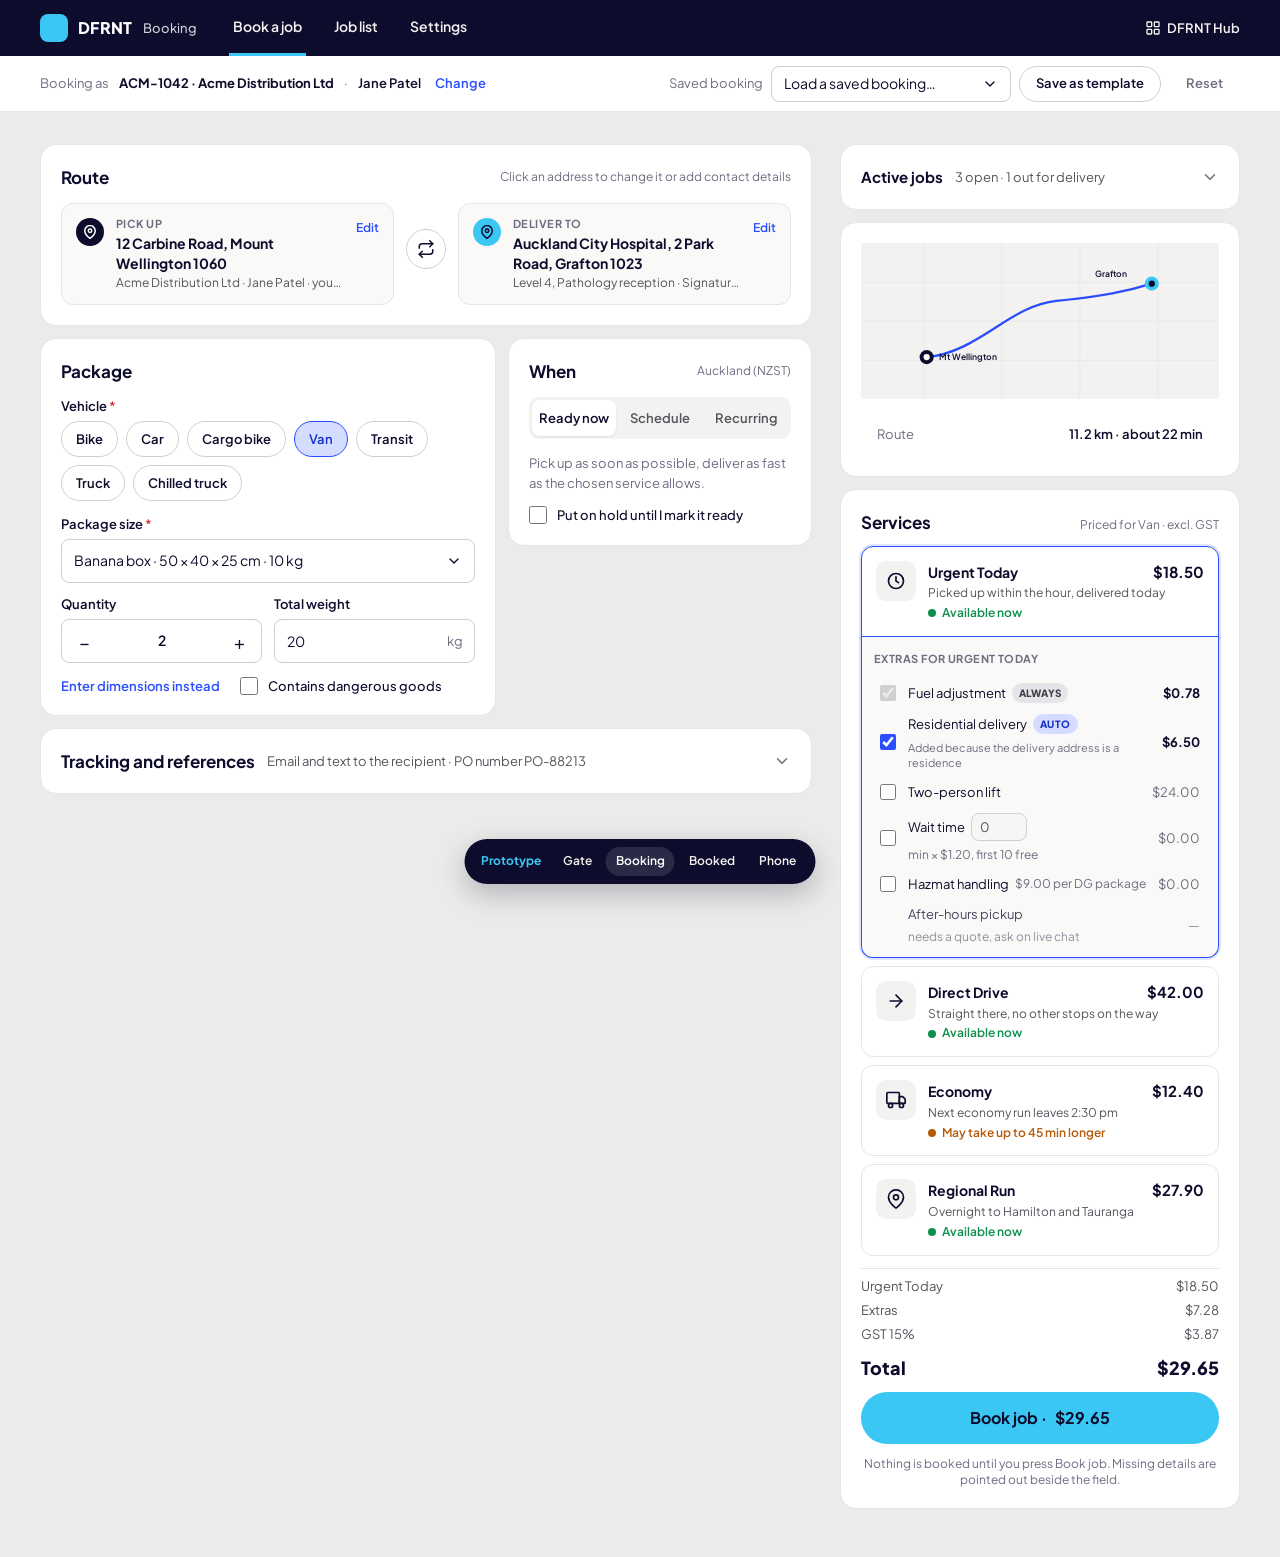
==== commit 718d33ed: "Version the stylesheet link so Pages viewers get fresh CSS Co-Authored-By: Claude Fable 5.1 <noreply" ====
--- a/index.html
+++ b/index.html
@@ -6,7 +6,7 @@
 <title>Book a job — DFRNT booking redesign</title>
 <link rel="preconnect" href="https://fonts.googleapis.com">
 <link href="https://fonts.googleapis.com/css2?family=Plus+Jakarta+Sans:wght@400;500;600;700;800&display=swap" rel="stylesheet">
-<link rel="stylesheet" href="styles.css">
+<link rel="stylesheet" href="styles.css?v=6">
 </head>
 <body>
 
--- a/styles.css
+++ b/styles.css
@@ -219,3 +219,20 @@
 .xr.quiet { cursor: default; opacity: .75; }
 .xr .why { font-size: 11px; color: var(--dd-secondary); flex-basis: 100%; }
 .svc-x .mini { height: 28px; width: 56px; font-size: 13px; padding: 0 8px; }
+
+/* breakpoints keyed to the form column's own width, not the window */
+.form { container-type: inline-size; }
+@container (max-width: 760px) {
+  .pair { grid-template-columns: 1fr; }
+}
+@container (max-width: 560px) {
+  .route-grid { grid-template-columns: 1fr; }
+  .route-grid .icn { margin: -4px auto; transform: rotate(90deg); }
+  .pkg-row { grid-template-columns: 1fr 1fr; }
+  .pkg-row .field:first-child { grid-column: 1 / -1; }
+}
+.addr-main { overflow-wrap: anywhere; }
+
+/* package size gets its own row so preset names never truncate */
+.pkg-row { grid-template-columns: 1fr 1fr; }
+.pkg-row .field:first-child { grid-column: 1 / -1; }
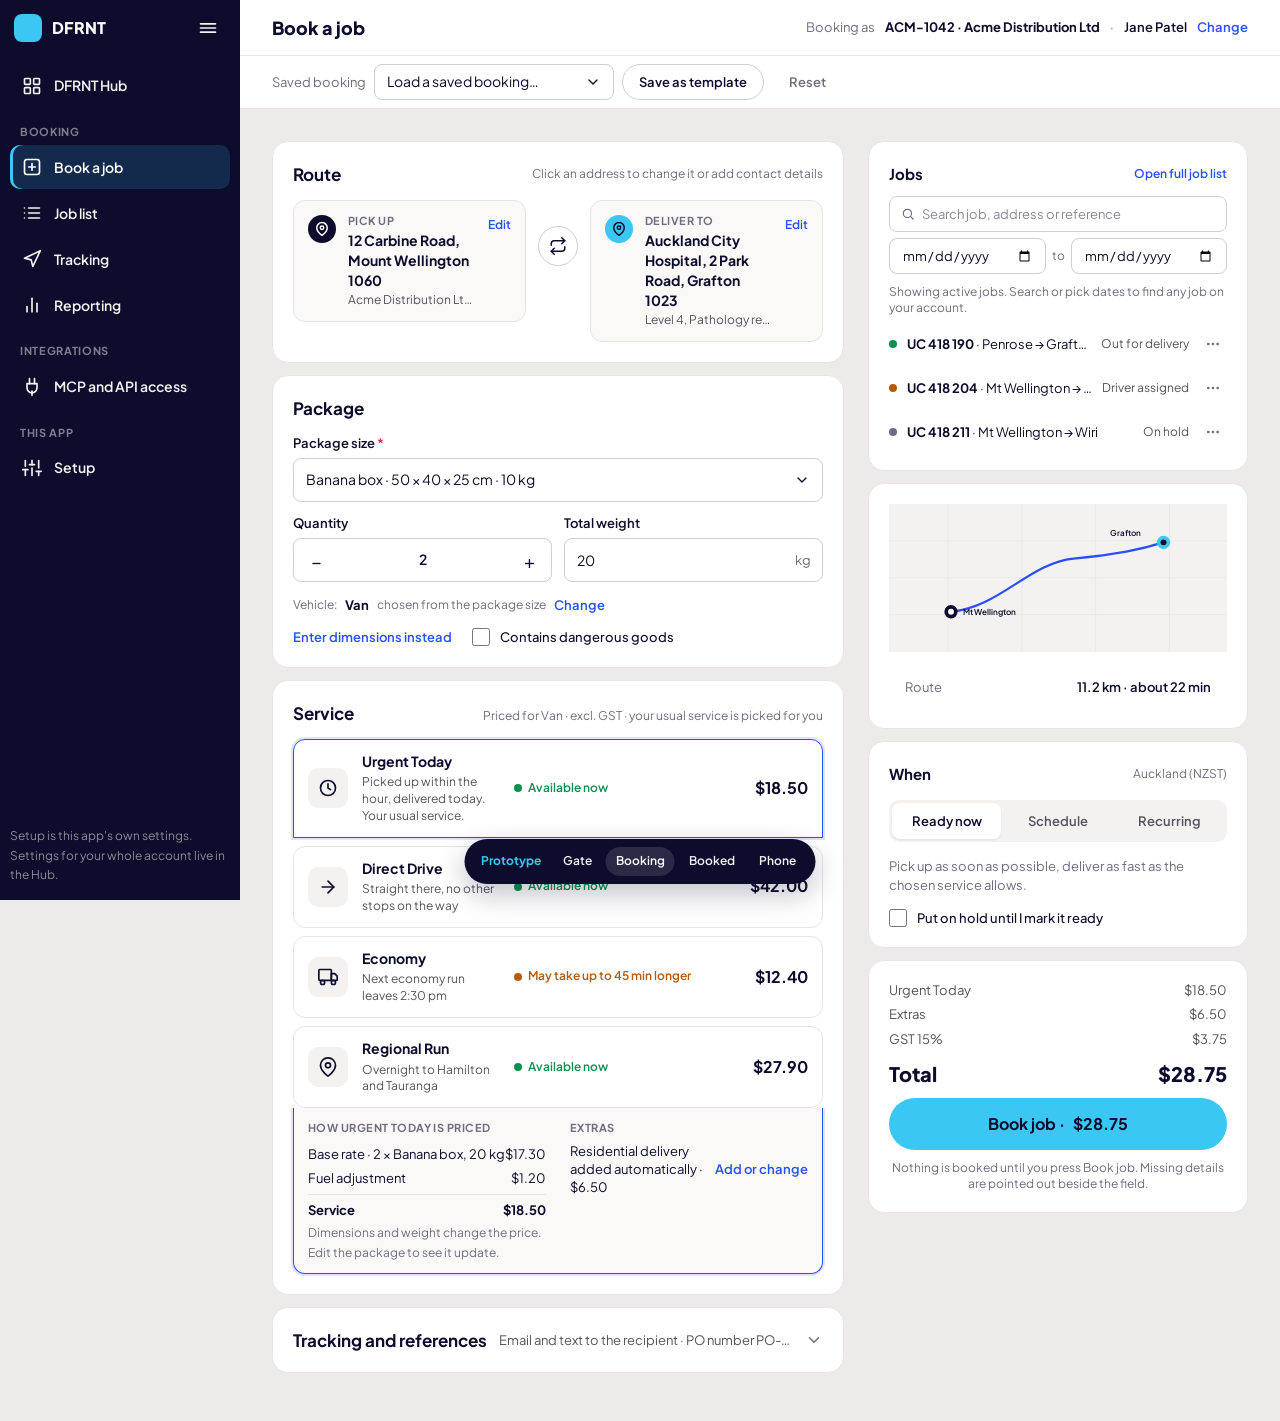
==== commit f9a2efdc: "Left expandable menu on every page; When to the rail; wide services with breakdown; vehicle from pac" ====
--- a/index.html
+++ b/index.html
@@ -6,150 +6,119 @@
 <title>Book a job — DFRNT booking redesign</title>
 <link rel="preconnect" href="https://fonts.googleapis.com">
 <link href="https://fonts.googleapis.com/css2?family=Plus+Jakarta+Sans:wght@400;500;600;700;800&display=swap" rel="stylesheet">
-<link rel="stylesheet" href="styles.css?v=6">
+<link rel="stylesheet" href="styles.css?v=7">
 </head>
 <body>
-
-<header class="topbar">
-  <div class="brand"><div class="brand-mark"></div><span class="brand-name">DFRNT</span><span class="brand-app">Booking</span></div>
-  <nav class="nav"><a href="index.html" class="on">Book a job</a><a href="#">Job list</a><a href="#">Settings</a></nav>
-  <a href="#" class="hublink"><svg width="16" height="16" viewBox="0 0 24 24" fill="none" stroke="currentColor" stroke-width="2" stroke-linecap="round" stroke-linejoin="round"><rect x="3" y="3" width="7" height="7" rx="1"/><rect x="14" y="3" width="7" height="7" rx="1"/><rect x="3" y="14" width="7" height="7" rx="1"/><rect x="14" y="14" width="7" height="7" rx="1"/></svg>DFRNT Hub</a>
-</header>
-
-<div class="ctxbar">
-  <div class="ctx-who">
-    <span style="color: var(--dd-secondary)">Booking as</span>
-    <span style="font-weight: 700">ACM-1042 · Acme Distribution Ltd</span>
-    <span style="color: var(--dd-secondary)">·</span>
-    <span style="font-weight: 600">Jane Patel</span>
-    <a href="gate.html" style="font-weight: 600; margin-left: 4px">Change</a>
+<div class="shell">
+
+<!-- LEFT MENU: the same expandable navigation on every page -->
+<aside class="side" id="side">
+  <div class="side-top">
+    <div class="brand"><div class="brand-mark"></div><span class="brand-name">DFRNT</span></div>
+    <button type="button" class="side-toggle" id="side-toggle" aria-label="Collapse menu" title="Collapse menu"><svg width="20" height="20" viewBox="0 0 24 24" fill="none" stroke="currentColor" stroke-width="2" stroke-linecap="round"><line x1="3" y1="7" x2="21" y2="7"/><line x1="3" y1="12" x2="21" y2="12"/><line x1="3" y1="17" x2="21" y2="17"/></svg></button>
   </div>
-  <div class="ctx-tools">
-    <label for="saved" style="font-size: 13px; color: var(--dd-secondary)">Saved booking</label>
-    <select id="saved" class="sel" style="width: 240px; height: 36px">
-      <option>Load a saved booking…</option>
-      <option>Weekly lab run – Mon/Wed/Fri</option>
-      <option>Head office → Warehouse</option>
-    </select>
-    <button class="ghost" type="button" style="height: 36px">Save as template</button>
-    <button class="ghost quiet" type="button" style="height: 36px">Reset</button>
+  <nav class="side-nav" aria-label="Main">
+    <a href="#" class="side-item" title="DFRNT Hub"><svg width="20" height="20" viewBox="0 0 24 24" fill="none" stroke="currentColor" stroke-width="2" stroke-linecap="round" stroke-linejoin="round"><rect x="3" y="3" width="7" height="7" rx="1"/><rect x="14" y="3" width="7" height="7" rx="1"/><rect x="3" y="14" width="7" height="7" rx="1"/><rect x="14" y="14" width="7" height="7" rx="1"/></svg><span class="side-label">DFRNT Hub</span></a>
+    <span class="side-sec">Booking</span>
+    <a href="index.html" class="side-item on" title="Book a job"><svg width="20" height="20" viewBox="0 0 24 24" fill="none" stroke="currentColor" stroke-width="2" stroke-linecap="round" stroke-linejoin="round"><rect x="3" y="3" width="18" height="18" rx="3"/><line x1="12" y1="8" x2="12" y2="16"/><line x1="8" y1="12" x2="16" y2="12"/></svg><span class="side-label">Book a job</span></a>
+    <a href="#" class="side-item" title="Job list"><svg width="20" height="20" viewBox="0 0 24 24" fill="none" stroke="currentColor" stroke-width="2" stroke-linecap="round" stroke-linejoin="round"><line x1="8" y1="6" x2="21" y2="6"/><line x1="8" y1="12" x2="21" y2="12"/><line x1="8" y1="18" x2="21" y2="18"/><line x1="3" y1="6" x2="3.01" y2="6"/><line x1="3" y1="12" x2="3.01" y2="12"/><line x1="3" y1="18" x2="3.01" y2="18"/></svg><span class="side-label">Job list</span></a>
+    <a href="#" class="side-item" title="Tracking"><svg width="20" height="20" viewBox="0 0 24 24" fill="none" stroke="currentColor" stroke-width="2" stroke-linecap="round" stroke-linejoin="round"><polygon points="3 11 22 2 13 21 11 13 3 11"/></svg><span class="side-label">Tracking</span></a>
+    <a href="#" class="side-item" title="Reporting"><svg width="20" height="20" viewBox="0 0 24 24" fill="none" stroke="currentColor" stroke-width="2" stroke-linecap="round" stroke-linejoin="round"><line x1="18" y1="20" x2="18" y2="10"/><line x1="12" y1="20" x2="12" y2="4"/><line x1="6" y1="20" x2="6" y2="14"/></svg><span class="side-label">Reporting</span></a>
+    <span class="side-sec">Integrations</span>
+    <a href="#" class="side-item" title="MCP and API access"><svg width="20" height="20" viewBox="0 0 24 24" fill="none" stroke="currentColor" stroke-width="2" stroke-linecap="round" stroke-linejoin="round"><path d="M12 22v-5"/><path d="M9 8V2"/><path d="M15 8V2"/><path d="M18 8v5a6 6 0 0 1-12 0V8z"/></svg><span class="side-label">MCP and API access</span></a>
+    <span class="side-sec">This app</span>
+    <a href="#" class="side-item" title="Setup"><svg width="20" height="20" viewBox="0 0 24 24" fill="none" stroke="currentColor" stroke-width="2" stroke-linecap="round" stroke-linejoin="round"><line x1="4" y1="21" x2="4" y2="14"/><line x1="4" y1="10" x2="4" y2="3"/><line x1="12" y1="21" x2="12" y2="12"/><line x1="12" y1="8" x2="12" y2="3"/><line x1="20" y1="21" x2="20" y2="16"/><line x1="20" y1="12" x2="20" y2="3"/><line x1="1" y1="14" x2="7" y2="14"/><line x1="9" y1="8" x2="15" y2="8"/><line x1="17" y1="16" x2="23" y2="16"/></svg><span class="side-label">Setup</span></a>
+  </nav>
+  <div class="side-foot"><span class="hint side-label" style="color: rgba(244,242,241,.55)">Setup is this app's own settings. Settings for your whole account live in the Hub.</span></div>
+</aside>
+
+<div class="content">
+  <header class="topbar2">
+    <button type="button" class="icn mobile-menu" aria-label="Menu" id="mobile-menu"><svg width="20" height="20" viewBox="0 0 24 24" fill="none" stroke="currentColor" stroke-width="2" stroke-linecap="round"><line x1="3" y1="7" x2="21" y2="7"/><line x1="3" y1="12" x2="21" y2="12"/><line x1="3" y1="17" x2="21" y2="17"/></svg></button>
+    <h1>Book a job</h1>
+    <div style="margin-left: auto; display: flex; align-items: center; gap: 10px; font-size: 13px">
+      <span style="color: var(--dd-secondary)">Booking as</span>
+      <span style="font-weight: 700">ACM-1042 · Acme Distribution Ltd</span>
+      <span style="color: var(--dd-secondary)">·</span>
+      <span style="font-weight: 600">Jane Patel</span>
+      <a href="gate.html" style="font-weight: 600">Change</a>
+    </div>
+  </header>
+
+  <div class="ctxbar" style="min-height: 48px">
+    <div class="ctx-tools" style="flex-grow: 1">
+      <label for="saved" style="font-size: 13px; color: var(--dd-secondary)">Saved booking</label>
+      <select id="saved" class="sel" style="width: 240px; height: 36px"><option>Load a saved booking…</option><option>Weekly lab run – Mon/Wed/Fri</option><option>Head office → Warehouse</option></select>
+      <button class="ghost" type="button" style="height: 36px">Save as template</button>
+      <button class="ghost quiet" type="button" style="height: 36px">Reset</button>
+    </div>
   </div>
-</div>
-
-<main class="page">
-  <div class="grid">
-
-    <form class="form" onsubmit="return false">
-
-      <!-- ROUTE: pick up and deliver to, side by side, collapsed until clicked -->
-      <section class="card">
-        <div class="row-between"><h2 class="h">Route</h2><span class="hint">Click an address to change it or add contact details</span></div>
-        <div class="route-grid">
-
-          <!-- PICK UP -->
-          <div class="addr" id="a-from">
-            <button type="button" class="addr-line" data-open="a-from" aria-expanded="false">
-              <span class="pin from"><svg width="14" height="14" viewBox="0 0 24 24" fill="none" stroke="currentColor" stroke-width="2.5" stroke-linecap="round" stroke-linejoin="round"><path d="M21 10c0 7-9 13-9 13S3 17 3 10a9 9 0 0 1 18 0z"/><circle cx="12" cy="10" r="3"/></svg></span>
-              <span class="txt">
-                <span class="addr-k">Pick up</span>
-                <span class="addr-main" id="from-main">12 Carbine Road, Mount Wellington 1060</span>
-                <span class="addr-sub" id="from-sub">Acme Distribution Ltd · Jane Patel · your account address</span>
-              </span>
-              <span class="edit">Edit</span>
-            </button>
-            <div class="addr-form hidden">
-              <div class="field">
-                <label class="lbl req" for="from">Address</label>
-                <div class="with-icon"><svg width="16" height="16" viewBox="0 0 24 24" fill="none" stroke="currentColor" stroke-width="2" stroke-linecap="round" stroke-linejoin="round"><circle cx="11" cy="11" r="7"/><line x1="21" y1="21" x2="16.65" y2="16.65"/></svg><input id="from" class="in" value="12 Carbine Road, Mount Wellington, Auckland 1060"></div>
-                <span class="hint">Searches Google and your address book together</span>
+
+  <main class="page">
+    <div class="grid">
+
+      <form class="form" onsubmit="return false">
+
+        <!-- ROUTE -->
+        <section class="card">
+          <div class="row-between"><h2 class="h">Route</h2><span class="hint">Click an address to change it or add contact details</span></div>
+          <div class="route-grid">
+            <div class="addr" id="a-from">
+              <button type="button" class="addr-line" data-open="a-from" aria-expanded="false">
+                <span class="pin from"><svg width="14" height="14" viewBox="0 0 24 24" fill="none" stroke="currentColor" stroke-width="2.5" stroke-linecap="round" stroke-linejoin="round"><path d="M21 10c0 7-9 13-9 13S3 17 3 10a9 9 0 0 1 18 0z"/><circle cx="12" cy="10" r="3"/></svg></span>
+                <span class="txt"><span class="addr-k">Pick up</span><span class="addr-main" id="from-main">12 Carbine Road, Mount Wellington 1060</span><span class="addr-sub" id="from-sub">Acme Distribution Ltd · Jane Patel · your account address</span></span>
+                <span class="edit">Edit</span>
+              </button>
+              <div class="addr-form hidden">
+                <div class="field"><label class="lbl req" for="from">Address</label><div class="with-icon"><svg width="16" height="16" viewBox="0 0 24 24" fill="none" stroke="currentColor" stroke-width="2" stroke-linecap="round" stroke-linejoin="round"><circle cx="11" cy="11" r="7"/><line x1="21" y1="21" x2="16.65" y2="16.65"/></svg><input id="from" class="in" value="12 Carbine Road, Mount Wellington, Auckland 1060"></div><span class="hint">Searches Google and your address book together</span></div>
+                <div class="two"><div class="field"><label class="lbl" for="fromco">Company</label><input id="fromco" class="in" value="Acme Distribution Ltd"></div><div class="field"><label class="lbl" for="fromx">Unit, floor or building</label><input id="fromx" class="in" placeholder="e.g. Level 2, Dock B"></div></div>
+                <div class="two"><div class="field"><label class="lbl req" for="fromc">Contact name</label><input id="fromc" class="in" value="Jane Patel"></div><div class="field"><label class="lbl" for="fromp">Contact phone</label><input id="fromp" class="in" placeholder="021 000 0000"></div></div>
+                <div class="field"><label class="lbl" for="fromn">Notes for the driver</label><input id="fromn" class="in" placeholder="Where to find the parcel, gate codes…"></div>
+                <div style="display: flex; justify-content: flex-end"><button type="button" class="ghost" data-close="a-from">Done</button></div>
               </div>
-              <div class="two">
-                <div class="field"><label class="lbl" for="fromco">Company</label><input id="fromco" class="in" value="Acme Distribution Ltd"></div>
-                <div class="field"><label class="lbl" for="fromx">Unit, floor or building</label><input id="fromx" class="in" placeholder="e.g. Level 2, Dock B"></div>
+            </div>
+
+            <button type="button" class="icn" aria-label="Swap pick up and deliver to" title="Swap addresses"><svg width="18" height="18" viewBox="0 0 24 24" fill="none" stroke="currentColor" stroke-width="2" stroke-linecap="round" stroke-linejoin="round"><polyline points="17 1 21 5 17 9"/><path d="M3 11V9a4 4 0 0 1 4-4h14"/><polyline points="7 23 3 19 7 15"/><path d="M21 13v2a4 4 0 0 1-4 4H3"/></svg></button>
+
+            <div class="addr" id="a-to">
+              <button type="button" class="addr-line" data-open="a-to" aria-expanded="false">
+                <span class="pin to"><svg width="14" height="14" viewBox="0 0 24 24" fill="none" stroke="currentColor" stroke-width="2.5" stroke-linecap="round" stroke-linejoin="round"><path d="M21 10c0 7-9 13-9 13S3 17 3 10a9 9 0 0 1 18 0z"/><circle cx="12" cy="10" r="3"/></svg></span>
+                <span class="txt"><span class="addr-k">Deliver to</span><span class="addr-main" id="to-main">Auckland City Hospital, 2 Park Road, Grafton 1023</span><span class="addr-sub" id="to-sub">Level 4, Pathology reception · Signature required · from your address book</span></span>
+                <span class="edit">Edit</span>
+              </button>
+              <div class="addr-form hidden">
+                <div class="field"><label class="lbl req" for="to">Address</label><div class="with-icon"><svg width="16" height="16" viewBox="0 0 24 24" fill="none" stroke="currentColor" stroke-width="2" stroke-linecap="round" stroke-linejoin="round"><circle cx="11" cy="11" r="7"/><line x1="21" y1="21" x2="16.65" y2="16.65"/></svg><input id="to" class="in" value="Auckland City Hospital, 2 Park Road, Grafton 1023"></div><span class="tag" style="align-self: flex-start">ADDRESS BOOK · ACH-01</span></div>
+                <div class="two"><div class="field"><label class="lbl" for="toco">Company</label><input id="toco" class="in" value="Auckland City Hospital"></div><div class="field"><label class="lbl" for="tox">Unit, floor or building</label><input id="tox" class="in" value="Level 4, Pathology reception"></div></div>
+                <div class="two"><div class="field"><label class="lbl" for="toc">Contact name</label><input id="toc" class="in" placeholder="Who receives it"></div><div class="field"><label class="lbl" for="top">Contact phone</label><input id="top" class="in" placeholder="09 000 0000"></div></div>
+                <div class="two"><div class="field"><label class="lbl" for="leave">If no one can sign</label><select id="leave" class="sel"><option>Signature required</option><option>Leave in letter box</option><option>Leave at front door</option><option>Leave at back door</option><option>Leave in a safe place</option><option value="other">Other – say where in delivery notes</option></select></div><div class="field"><label class="lbl" id="ton-l" for="ton">Delivery notes for the driver</label><input id="ton" class="in" placeholder="Ward, desk, who to ask for…"></div></div>
+                <div style="display: flex; justify-content: flex-end"><button type="button" class="ghost" data-close="a-to">Done</button></div>
               </div>
-              <div class="two">
-                <div class="field"><label class="lbl req" for="fromc">Contact name</label><input id="fromc" class="in" value="Jane Patel"></div>
-                <div class="field"><label class="lbl" for="fromp">Contact phone</label><input id="fromp" class="in" placeholder="021 000 0000"></div>
-              </div>
-              <div class="field"><label class="lbl" for="fromn">Notes for the driver</label><input id="fromn" class="in" placeholder="Where to find the parcel, gate codes…"></div>
-              <div style="display: flex; justify-content: flex-end"><button type="button" class="ghost" data-close="a-from">Done</button></div>
-            </div>
-          </div>
-
-          <button type="button" class="icn" aria-label="Swap pick up and deliver to" title="Swap addresses"><svg width="18" height="18" viewBox="0 0 24 24" fill="none" stroke="currentColor" stroke-width="2" stroke-linecap="round" stroke-linejoin="round"><polyline points="17 1 21 5 17 9"/><path d="M3 11V9a4 4 0 0 1 4-4h14"/><polyline points="7 23 3 19 7 15"/><path d="M21 13v2a4 4 0 0 1-4 4H3"/></svg></button>
-
-          <!-- DELIVER TO -->
-          <div class="addr" id="a-to">
-            <button type="button" class="addr-line" data-open="a-to" aria-expanded="false">
-              <span class="pin to"><svg width="14" height="14" viewBox="0 0 24 24" fill="none" stroke="currentColor" stroke-width="2.5" stroke-linecap="round" stroke-linejoin="round"><path d="M21 10c0 7-9 13-9 13S3 17 3 10a9 9 0 0 1 18 0z"/><circle cx="12" cy="10" r="3"/></svg></span>
-              <span class="txt">
-                <span class="addr-k">Deliver to</span>
-                <span class="addr-main" id="to-main">Auckland City Hospital, 2 Park Road, Grafton 1023</span>
-                <span class="addr-sub" id="to-sub">Level 4, Pathology reception · Signature required · from your address book</span>
-              </span>
-              <span class="edit">Edit</span>
-            </button>
-            <div class="addr-form hidden">
-              <div class="field">
-                <label class="lbl req" for="to">Address</label>
-                <div class="with-icon"><svg width="16" height="16" viewBox="0 0 24 24" fill="none" stroke="currentColor" stroke-width="2" stroke-linecap="round" stroke-linejoin="round"><circle cx="11" cy="11" r="7"/><line x1="21" y1="21" x2="16.65" y2="16.65"/></svg><input id="to" class="in" value="Auckland City Hospital, 2 Park Road, Grafton 1023"></div>
-                <span class="tag" style="align-self: flex-start">ADDRESS BOOK · ACH-01</span>
-              </div>
-              <div class="two">
-                <div class="field"><label class="lbl" for="toco">Company</label><input id="toco" class="in" value="Auckland City Hospital"></div>
-                <div class="field"><label class="lbl" for="tox">Unit, floor or building</label><input id="tox" class="in" value="Level 4, Pathology reception"></div>
-              </div>
-              <div class="two">
-                <div class="field"><label class="lbl" for="toc">Contact name</label><input id="toc" class="in" placeholder="Who receives it"></div>
-                <div class="field"><label class="lbl" for="top">Contact phone</label><input id="top" class="in" placeholder="09 000 0000"></div>
-              </div>
-              <div class="two">
-                <div class="field">
-                  <label class="lbl" for="leave">If no one can sign</label>
-                  <select id="leave" class="sel"><option>Signature required</option><option>Leave in letter box</option><option>Leave at front door</option><option>Leave at back door</option><option>Leave in a safe place</option><option value="other">Other – say where in delivery notes</option></select>
-                </div>
-                <div class="field"><label class="lbl" id="ton-l" for="ton">Delivery notes for the driver</label><input id="ton" class="in" placeholder="Ward, desk, who to ask for…"></div>
-              </div>
-              <div style="display: flex; justify-content: flex-end"><button type="button" class="ghost" data-close="a-to">Done</button></div>
-            </div>
-          </div>
-        </div>
-      </section>
-
-      <div class="pair">
-        <!-- PACKAGE: the common case is one row; dimensions, DG and truck disclose on demand -->
+            </div>
+          </div>
+        </section>
+
+        <!-- PACKAGE: vehicle is worked out from the package; a choice only appears when there is one -->
         <section class="card">
           <h2 class="h">Package</h2>
-          <div class="field">
-            <span class="lbl req">Vehicle</span>
-            <div class="chips" id="vehicles"><button type="button" class="chip">Bike</button><button type="button" class="chip">Car</button><button type="button" class="chip">Cargo bike</button><button type="button" class="chip on">Van</button><button type="button" class="chip">Transit</button><button type="button" class="chip">Truck</button><button type="button" class="chip">Chilled truck</button></div>
-          </div>
-
           <div id="std" class="pkg-row">
-            <div class="field">
-              <label class="lbl req" for="size">Package size</label>
-              <select id="size" class="sel"><option>Satchel · 40 × 30 × 5 cm · 1 kg</option><option selected>Banana box · 50 × 40 × 25 cm · 10 kg</option><option>Tyre · 70 × 70 × 25 cm · 12 kg</option><option>Pallet · 120 × 100 × 150 cm · 400 kg</option></select>
+            <div class="field"><label class="lbl req" for="size">Package size</label>
+              <select id="size" class="sel">
+                <option value="satchel">Satchel · 40 × 30 × 5 cm · 1 kg</option>
+                <option value="banana" selected>Banana box · 50 × 40 × 25 cm · 10 kg</option>
+                <option value="tyre">Tyre · 70 × 70 × 25 cm · 12 kg</option>
+                <option value="pallet">Pallet · 120 × 100 × 150 cm · 400 kg</option>
+              </select>
             </div>
             <div class="field"><span class="lbl">Quantity</span><div class="step"><button type="button" aria-label="Fewer" id="qdn">−</button><span id="qty">2</span><button type="button" aria-label="More" id="qup">+</button></div></div>
             <div class="field"><label class="lbl" for="wt">Total weight</label><div class="suffix"><input id="wt" class="in" value="20" style="padding-right: 40px"><span>kg</span></div></div>
           </div>
 
           <div id="cus" class="hidden" style="display: flex; flex-direction: column; gap: 10px">
-            <div style="overflow-x: auto">
-              <div style="min-width: 600px; display: flex; flex-direction: column; gap: 8px">
-                <div style="display: grid; grid-template-columns: 1fr 80px 80px 80px 100px 70px 36px; gap: 8px; padding: 0 4px"><span class="hint">Item</span><span class="hint">L cm</span><span class="hint">W cm</span><span class="hint">H cm</span><span class="hint">Weight kg</span><span class="hint">Qty</span><span></span></div>
-                <div style="display: grid; grid-template-columns: 1fr 80px 80px 80px 100px 70px 36px; gap: 8px; align-items: center">
-                  <select class="sel" aria-label="Item type"><option>Carton</option><option>Chilly bin</option><option>Specimen bag</option><option>Pallet</option></select>
-                  <input class="in" aria-label="Length" value="60"><input class="in" aria-label="Width" value="40"><input class="in" aria-label="Height" value="30"><input class="in" aria-label="Weight" value="8"><input class="in" aria-label="Quantity" value="2">
-                  <button type="button" class="icn" aria-label="Remove item" style="width: 36px; height: 36px"><svg width="16" height="16" viewBox="0 0 24 24" fill="none" stroke="currentColor" stroke-width="2" stroke-linecap="round"><line x1="5" y1="12" x2="19" y2="12"/></svg></button>
-                </div>
-                <div style="display: grid; grid-template-columns: 1fr 80px 80px 80px 100px 70px 36px; gap: 8px; align-items: center">
-                  <select class="sel" aria-label="Item type"><option>Chilly bin</option><option>Carton</option></select>
-                  <input class="in" aria-label="Length" value="45"><input class="in" aria-label="Width" value="30"><input class="in" aria-label="Height" value="30"><input class="in" aria-label="Weight" value="5"><input class="in" aria-label="Quantity" value="1">
-                  <button type="button" class="icn" aria-label="Remove item" style="width: 36px; height: 36px"><svg width="16" height="16" viewBox="0 0 24 24" fill="none" stroke="currentColor" stroke-width="2" stroke-linecap="round"><line x1="5" y1="12" x2="19" y2="12"/></svg></button>
-                </div>
-              </div>
-            </div>
+            <div style="overflow-x: auto"><div style="min-width: 600px; display: flex; flex-direction: column; gap: 8px">
+              <div style="display: grid; grid-template-columns: 1fr 80px 80px 80px 100px 70px 36px; gap: 8px; padding: 0 4px"><span class="hint">Item</span><span class="hint">L cm</span><span class="hint">W cm</span><span class="hint">H cm</span><span class="hint">Weight kg</span><span class="hint">Qty</span><span></span></div>
+              <div style="display: grid; grid-template-columns: 1fr 80px 80px 80px 100px 70px 36px; gap: 8px; align-items: center"><select class="sel" aria-label="Item type"><option>Carton</option><option>Chilly bin</option><option>Specimen bag</option><option>Pallet</option></select><input class="in" aria-label="Length" value="60"><input class="in" aria-label="Width" value="40"><input class="in" aria-label="Height" value="30"><input class="in" aria-label="Weight" value="8"><input class="in" aria-label="Quantity" value="2"><button type="button" class="icn" aria-label="Remove item" style="width: 36px; height: 36px"><svg width="16" height="16" viewBox="0 0 24 24" fill="none" stroke="currentColor" stroke-width="2" stroke-linecap="round"><line x1="5" y1="12" x2="19" y2="12"/></svg></button></div>
+              <div style="display: grid; grid-template-columns: 1fr 80px 80px 80px 100px 70px 36px; gap: 8px; align-items: center"><select class="sel" aria-label="Item type"><option>Chilly bin</option><option>Carton</option></select><input class="in" aria-label="Length" value="45"><input class="in" aria-label="Width" value="30"><input class="in" aria-label="Height" value="30"><input class="in" aria-label="Weight" value="5"><input class="in" aria-label="Quantity" value="1"><button type="button" class="icn" aria-label="Remove item" style="width: 36px; height: 36px"><svg width="16" height="16" viewBox="0 0 24 24" fill="none" stroke="currentColor" stroke-width="2" stroke-linecap="round"><line x1="5" y1="12" x2="19" y2="12"/></svg></button></div>
+            </div></div>
             <div class="row-between" style="flex-wrap: wrap">
               <div style="display: flex; gap: 8px"><button type="button" class="ghost">+ Add item</button><button type="button" class="ghost">+ Add a preset size</button></div>
               <div style="display: flex; align-items: center; gap: 12px"><span class="hint">Dimensions are</span><div class="seg" style="width: 180px" id="dims"><button type="button" class="on">Per item</button><button type="button">Whole job</button></div></div>
@@ -157,6 +126,14 @@
             <div style="font-size: 13px; color: var(--dd-secondary)">Total <strong style="color: var(--dd-ink)">3 items · 21 kg · 0.184 m³</strong></div>
           </div>
 
+          <div class="veh-line">
+            <span class="hint">Vehicle:</span>
+            <strong id="veh">Van</strong>
+            <span class="hint" id="veh-why">chosen from the package size</span>
+            <button type="button" class="link" id="veh-change">Change</button>
+          </div>
+          <div class="chips hidden" id="vehicles"></div>
+
           <div class="pkg-more">
             <button type="button" class="link" id="mode-toggle">Enter dimensions instead</button>
             <label class="chk" style="font-size: 13px"><input type="checkbox" id="dg"> Contains dangerous goods</label>
@@ -164,14 +141,8 @@
 
           <div id="dgbox" class="disc hidden">
             <div class="two">
-              <div class="field">
-                <label class="lbl req" for="dgc">DG class</label>
-                <select id="dgc" class="sel"><option value="">Select a class…</option><option value="1">Class 1 – Explosives</option><option value="2">Class 2 – Gases</option><option value="3">Class 3 – Flammable liquids</option><option value="6">Class 6 – Toxic / infectious</option><option value="8">Class 8 – Corrosives</option><option value="9">Class 9 – Miscellaneous (incl. dry ice)</option></select>
-              </div>
-              <div class="field hidden" id="dry">
-                <label class="lbl req" for="dryw">Dry ice weight</label>
-                <div style="display: flex; gap: 8px"><input id="dryw" class="in" placeholder="0"><select class="sel" style="width: 90px" aria-label="Unit"><option>kg</option><option>lb</option></select></div>
-              </div>
+              <div class="field"><label class="lbl req" for="dgc">DG class</label><select id="dgc" class="sel"><option value="">Select a class…</option><option value="1">Class 1 – Explosives</option><option value="2">Class 2 – Gases</option><option value="3">Class 3 – Flammable liquids</option><option value="6">Class 6 – Toxic / infectious</option><option value="8">Class 8 – Corrosives</option><option value="9">Class 9 – Miscellaneous (incl. dry ice)</option></select></div>
+              <div class="field hidden" id="dry"><label class="lbl req" for="dryw">Dry ice weight</label><div style="display: flex; gap: 8px"><input id="dryw" class="in" placeholder="0"><select class="sel" style="width: 90px" aria-label="Unit"><option>kg</option><option>lb</option></select></div></div>
             </div>
             <label class="chk"><input type="checkbox"> I have the DG documentation and will attach it to the package</label>
           </div>
@@ -183,143 +154,150 @@
           </div>
         </section>
 
+        <!-- SERVICES: wide, with the price breakdown and extras under the chosen one -->
+        <section class="card">
+          <div class="row-between" style="align-items: baseline"><h2 class="h">Service</h2><span class="hint">Priced for <span id="veh2">Van</span> · excl. GST · your usual service is picked for you</span></div>
+          <div style="display: flex; flex-direction: column; gap: 8px" id="services">
+            <button type="button" class="srow on" data-name="Urgent Today" data-price="18.50" data-base="17.30" data-fuel="1.20">
+              <div class="svc-icon"><svg width="20" height="20" viewBox="0 0 24 24" fill="none" stroke="currentColor" stroke-width="2" stroke-linecap="round" stroke-linejoin="round"><circle cx="12" cy="12" r="9"/><polyline points="12 7 12 12 15 14"/></svg></div>
+              <div class="svc-body"><span class="svc-name">Urgent Today</span><span class="svc-desc">Picked up within the hour, delivered today. Your usual service.</span></div>
+              <span class="avail ok"><span class="dot"></span>Available now</span>
+              <span class="svc-price">$18.50</span>
+            </button>
+            <button type="button" class="srow" data-name="Direct Drive" data-price="42.00" data-base="39.50" data-fuel="2.50">
+              <div class="svc-icon"><svg width="20" height="20" viewBox="0 0 24 24" fill="none" stroke="currentColor" stroke-width="2" stroke-linecap="round" stroke-linejoin="round"><line x1="5" y1="12" x2="19" y2="12"/><polyline points="12 5 19 12 12 19"/></svg></div>
+              <div class="svc-body"><span class="svc-name">Direct Drive</span><span class="svc-desc">Straight there, no other stops on the way</span></div>
+              <span class="avail ok"><span class="dot"></span>Available now</span>
+              <span class="svc-price">$42.00</span>
+            </button>
+            <button type="button" class="srow" data-name="Economy" data-price="12.40" data-base="11.60" data-fuel="0.80">
+              <div class="svc-icon"><svg width="20" height="20" viewBox="0 0 24 24" fill="none" stroke="currentColor" stroke-width="2" stroke-linecap="round" stroke-linejoin="round"><rect x="1" y="3" width="15" height="13" rx="1"/><path d="M16 8h4l3 3v5h-7z"/><circle cx="5.5" cy="18.5" r="2.5"/><circle cx="18.5" cy="18.5" r="2.5"/></svg></div>
+              <div class="svc-body"><span class="svc-name">Economy</span><span class="svc-desc">Next economy run leaves 2:30 pm</span></div>
+              <span class="avail slow"><span class="dot"></span>May take up to 45 min longer</span>
+              <span class="svc-price">$12.40</span>
+            </button>
+            <button type="button" class="srow" data-name="Regional Run" data-price="27.90" data-base="26.20" data-fuel="1.70">
+              <div class="svc-icon"><svg width="20" height="20" viewBox="0 0 24 24" fill="none" stroke="currentColor" stroke-width="2" stroke-linecap="round" stroke-linejoin="round"><path d="M21 10c0 7-9 13-9 13S3 17 3 10a9 9 0 0 1 18 0z"/><circle cx="12" cy="10" r="3"/></svg></div>
+              <div class="svc-body"><span class="svc-name">Regional Run</span><span class="svc-desc">Overnight to Hamilton and Tauranga</span></div>
+              <span class="avail ok"><span class="dot"></span>Available now</span>
+              <span class="svc-price">$27.90</span>
+            </button>
+
+            <!-- detail block moves under whichever service is selected -->
+            <div class="sdetail" id="sdetail">
+              <div>
+                <div class="k">How <span id="xsvc">Urgent Today</span> is priced</div>
+                <div class="bd"><span>Base rate · 2 × Banana box, 20 kg</span><span id="bd-base">$17.30</span></div>
+                <div class="bd"><span>Fuel adjustment</span><span id="bd-fuel">$1.20</span></div>
+                <div class="bd t"><span>Service</span><span id="bd-total">$18.50</span></div>
+                <span class="hint">Dimensions and weight change the price. Edit the package to see it update.</span>
+              </div>
+              <div>
+                <div class="k">Extras</div>
+                <div class="xsum">
+                  <span id="xsummary">Residential delivery added automatically · $6.50</span>
+                  <button type="button" class="link" id="xtoggle">Add or change</button>
+                </div>
+                <div class="svc-x xlist hidden" id="xrows">
+                  <label class="xr on"><input type="checkbox" checked data-amt="6.50" data-name="Residential delivery"><span class="nm">Residential delivery <span class="badge" style="background: var(--dd-primary-container); color: var(--dd-primary-active)">AUTO</span><span class="why">Added because the delivery address is a residence</span></span><span class="amt">$6.50</span></label>
+                  <label class="xr"><input type="checkbox" data-amt="24.00" data-name="Two-person lift"><span class="nm">Two-person lift</span><span class="amt">$24.00</span></label>
+                  <label class="xr"><input type="checkbox" data-amt="0" data-name="Wait time"><span class="nm">Wait time <input class="mini" value="0" aria-label="Minutes" disabled><span class="hint">min × $1.20, first 10 free</span></span><span class="amt">$0.00</span></label>
+                  <label class="xr"><input type="checkbox" data-amt="0" data-name="Hazmat handling"><span class="nm">Hazmat handling <span class="hint">$9.00 per DG package</span></span><span class="amt">$0.00</span></label>
+                  <div class="xr quiet"><span></span><span class="nm">After-hours pickup <span class="hint">needs a quote, ask on live chat</span></span><span class="amt">—</span></div>
+                </div>
+              </div>
+            </div>
+          </div>
+        </section>
+
+        <!-- TRACKING & REFERENCES: collapsed -->
+        <section class="card" id="more">
+          <button type="button" class="card-toggle" aria-expanded="false" aria-controls="more-body">
+            <h2 class="h">Tracking and references</h2>
+            <span class="sum" id="more-sum">Email and text to the recipient · PO number PO-88213</span>
+            <svg class="chev" width="18" height="18" viewBox="0 0 24 24" fill="none" stroke="currentColor" stroke-width="2" stroke-linecap="round" stroke-linejoin="round"><polyline points="6 9 12 15 18 9"/></svg>
+          </button>
+          <div class="card-body hidden" id="more-body">
+            <div class="field"><span class="lbl">Notify the recipient by</span><div class="chips" id="track"><button type="button" class="chip" data-t="web">Website only</button><button type="button" class="chip" data-t="email">Email</button><button type="button" class="chip" data-t="text">Text</button><button type="button" class="chip on" data-t="both">Email and text</button></div></div>
+            <div class="two"><div class="field" id="t-email"><label class="lbl req" for="te">Tracking email</label><input id="te" class="in" placeholder="name@example.com"></div><div class="field" id="t-text"><label class="lbl req" for="tm">Tracking mobile</label><input id="tm" class="in" placeholder="021 000 0000"></div></div>
+            <div class="divider"></div>
+            <div class="two">
+              <div class="field"><div class="row-between"><label class="lbl req" for="ra">PO number</label><a href="#" style="font-size: 12px; font-weight: 600">Manage list</a></div><select id="ra" class="sel"><option>Select…</option><option selected>PO-88213</option><option>PO-88240</option></select><span class="hint">Shown on your invoice. Your account calls this "PO number".</span></div>
+              <div class="field"><label class="lbl" for="rb">Cost centre</label><input id="rb" class="in" placeholder="Optional"></div>
+            </div>
+            <div class="field"><label class="lbl" for="cn">Notes for your own records</label><textarea id="cn" class="ta" placeholder="Only you see these. Not sent to the driver."></textarea></div>
+          </div>
+        </section>
+      </form>
+
+      <!-- RIGHT RAIL: jobs, map, when, summary -->
+      <aside class="rail">
+
+        <!-- jobs: a small searchable job list, active by default -->
+        <section class="card" style="gap: 10px">
+          <div class="row-between"><h2 class="h" style="font-size: 15px">Jobs</h2><a href="#" style="font-size: 12px; font-weight: 600">Open full job list</a></div>
+          <div class="jobs-filters">
+            <div class="with-icon"><svg width="14" height="14" viewBox="0 0 24 24" fill="none" stroke="currentColor" stroke-width="2" stroke-linecap="round" stroke-linejoin="round" style="top: 11px"><circle cx="11" cy="11" r="7"/><line x1="21" y1="21" x2="16.65" y2="16.65"/></svg><input class="in sm" id="jsearch" placeholder="Search job, address or reference" style="padding-left: 32px"></div>
+            <div class="dates"><input type="date" class="in sm" id="jfrom" aria-label="From date"><span class="hint">to</span><input type="date" class="in sm" id="jto" aria-label="To date"></div>
+          </div>
+          <span class="hint" id="jhint">Showing active jobs. Search or pick dates to find any job on your account.</span>
+          <div class="jobs" id="jobs">
+            <div class="jrow" data-text="uc 418 190 penrose grafton out for delivery po-88201"><span class="dot go"></span><span class="who"><strong>UC 418 190</strong> · Penrose → Grafton</span><span class="st">Out for delivery</span><button type="button" class="jmenu" aria-label="Actions"><svg width="16" height="16" viewBox="0 0 24 24" fill="currentColor"><circle cx="5" cy="12" r="2"/><circle cx="12" cy="12" r="2"/><circle cx="19" cy="12" r="2"/></svg></button></div>
+            <div class="jrow" data-text="uc 418 204 mt wellington albany driver assigned po-88213"><span class="dot wait"></span><span class="who"><strong>UC 418 204</strong> · Mt Wellington → Albany</span><span class="st">Driver assigned</span><button type="button" class="jmenu" aria-label="Actions"><svg width="16" height="16" viewBox="0 0 24 24" fill="currentColor"><circle cx="5" cy="12" r="2"/><circle cx="12" cy="12" r="2"/><circle cx="19" cy="12" r="2"/></svg></button></div>
+            <div class="jrow" data-text="uc 418 211 mt wellington wiri on hold po-88213"><span class="dot done"></span><span class="who"><strong>UC 418 211</strong> · Mt Wellington → Wiri</span><span class="st">On hold</span><button type="button" class="jmenu" aria-label="Actions"><svg width="16" height="16" viewBox="0 0 24 24" fill="currentColor"><circle cx="5" cy="12" r="2"/><circle cx="12" cy="12" r="2"/><circle cx="19" cy="12" r="2"/></svg></button></div>
+            <div class="jrow hidden past" data-text="uc 417 998 mt wellington grafton delivered 22 sep po-88190"><span class="dot done"></span><span class="who"><strong>UC 417 998</strong> · Mt Wellington → Grafton</span><span class="st">Delivered 22 Sep</span><button type="button" class="jmenu" aria-label="Actions"><svg width="16" height="16" viewBox="0 0 24 24" fill="currentColor"><circle cx="5" cy="12" r="2"/><circle cx="12" cy="12" r="2"/><circle cx="19" cy="12" r="2"/></svg></button></div>
+            <div class="jrow hidden past" data-text="uc 417 640 penrose hamilton delivered 18 sep po-88102"><span class="dot done"></span><span class="who"><strong>UC 417 640</strong> · Penrose → Hamilton</span><span class="st">Delivered 18 Sep</span><button type="button" class="jmenu" aria-label="Actions"><svg width="16" height="16" viewBox="0 0 24 24" fill="currentColor"><circle cx="5" cy="12" r="2"/><circle cx="12" cy="12" r="2"/><circle cx="19" cy="12" r="2"/></svg></button></div>
+          </div>
+        </section>
+
+        <div class="card mapcard">
+          <svg viewBox="0 0 458 200" xmlns="http://www.w3.org/2000/svg">
+            <g stroke="#e6e4e9" stroke-width="1"><line x1="0" y1="50" x2="458" y2="50"/><line x1="0" y1="100" x2="458" y2="100"/><line x1="0" y1="150" x2="458" y2="150"/><line x1="80" y1="0" x2="80" y2="200"/><line x1="180" y1="0" x2="180" y2="200"/><line x1="280" y1="0" x2="280" y2="200"/><line x1="380" y1="0" x2="380" y2="200"/></g>
+            <path d="M84 146 C 150 140, 190 80, 250 74 S 340 62, 372 52" fill="none" stroke="#2a4eff" stroke-width="3" stroke-linecap="round"/>
+            <circle cx="84" cy="146" r="9" fill="#0d0c2c"/><circle cx="84" cy="146" r="4" fill="#ffffff"/>
+            <circle cx="372" cy="52" r="9" fill="#3bc7f4"/><circle cx="372" cy="52" r="4" fill="#0d0c2c"/>
+            <text x="100" y="150" font-family="Plus Jakarta Sans, sans-serif" font-size="11" font-weight="600" fill="#0d0c2c">Mt Wellington</text>
+            <text x="300" y="44" font-family="Plus Jakarta Sans, sans-serif" font-size="11" font-weight="600" fill="#0d0c2c">Grafton</text>
+          </svg>
+          <div class="mapfoot"><span style="color: var(--dd-secondary)">Route</span><span style="font-weight: 600">11.2 km · about 22 min</span></div>
+        </div>
+
         <!-- WHEN -->
         <section class="card">
-          <div class="row-between"><h2 class="h">When</h2><span class="hint">Auckland (NZST)</span></div>
+          <div class="row-between"><h2 class="h" style="font-size: 15px">When</h2><span class="hint">Auckland (NZST)</span></div>
           <div class="seg" id="when"><button type="button" class="on" data-when="now">Ready now</button><button type="button" data-when="sch">Schedule</button><button type="button" data-when="rec">Recurring</button></div>
-
           <div id="w-now"><span class="hint" style="font-size: 13px">Pick up as soon as possible, deliver as fast as the chosen service allows.</span></div>
-
           <div id="w-sch" class="hidden" style="display: flex; flex-direction: column; gap: 12px">
-            <div class="two">
-              <div class="field"><label class="lbl req" for="rd">Ready date</label><input id="rd" class="in" type="date" value="2026-09-25"></div>
-              <div class="field"><label class="lbl req" for="rt">Ready time</label><input id="rt" class="in" type="time" value="09:30"></div>
-            </div>
+            <div class="two" style="gap: 10px"><div class="field"><label class="lbl req" for="rd">Ready date</label><input id="rd" class="in" type="date" value="2026-09-25"></div><div class="field"><label class="lbl req" for="rt">Ready time</label><input id="rt" class="in" type="time" value="09:30"></div></div>
             <label class="chk" style="font-size: 13px"><input type="checkbox" id="dby"> Set a deliver-by deadline</label>
-            <div id="dbybox" class="two hidden">
-              <div class="field"><label class="lbl req" for="dd">Deliver by date</label><input id="dd" class="in" type="date" value="2026-09-25"></div>
-              <div class="field"><label class="lbl req" for="dt">Deliver by time</label><input id="dt" class="in" type="time" value="14:00"></div>
-            </div>
-          </div>
-
+            <div id="dbybox" class="two hidden" style="gap: 10px"><div class="field"><label class="lbl req" for="dd">Deliver by date</label><input id="dd" class="in" type="date" value="2026-09-25"></div><div class="field"><label class="lbl req" for="dt">Deliver by time</label><input id="dt" class="in" type="time" value="14:00"></div></div>
+          </div>
           <div id="w-rec" class="hidden" style="display: flex; flex-direction: column; gap: 12px">
             <div class="field"><span class="lbl req">Repeat on</span><div class="chips" id="days"><button type="button" class="chip on">Mon</button><button type="button" class="chip">Tue</button><button type="button" class="chip on">Wed</button><button type="button" class="chip">Thu</button><button type="button" class="chip on">Fri</button><button type="button" class="chip">Sat</button><button type="button" class="chip">Sun</button></div></div>
-            <div class="two">
-              <div class="field"><label class="lbl req" for="rf">Frequency</label><select id="rf" class="sel"><option>Weekly</option><option>Fortnightly</option><option>First of the month</option><option>Last workday of the month</option></select></div>
-              <div class="field"><label class="lbl req" for="rrt">Ready time</label><input id="rrt" class="in" type="time" value="09:30"></div>
-            </div>
-            <div class="two">
-              <div class="field"><label class="lbl" for="rh">On public holidays</label><select id="rh" class="sel"><option>Don't book</option><option>Deliver next day</option><option>Book anyway</option></select></div>
-              <div class="field"><label class="lbl" for="rn">Name this schedule</label><input id="rn" class="in" placeholder="Optional"></div>
-            </div>
+            <div class="two" style="gap: 10px"><div class="field"><label class="lbl req" for="rf">Frequency</label><select id="rf" class="sel"><option>Weekly</option><option>Fortnightly</option><option>First of the month</option><option>Last workday of the month</option></select></div><div class="field"><label class="lbl req" for="rrt">Ready time</label><input id="rrt" class="in" type="time" value="09:30"></div></div>
+            <div class="field"><label class="lbl" for="rh">On public holidays</label><select id="rh" class="sel"><option>Don't book</option><option>Deliver next day</option><option>Book anyway</option></select></div>
+            <div class="field"><label class="lbl" for="rn">Name this schedule</label><input id="rn" class="in" placeholder="Optional"></div>
             <span class="hint">Schedules start tomorrow. Book a normal job as well if you need one today.</span>
           </div>
-
           <label class="chk" style="font-size: 13px"><input type="checkbox" id="hold"> Put on hold until I mark it ready</label>
         </section>
-      </div>
-
-      <!-- TRACKING & REFERENCES: collapsed; the summary line says what is set -->
-      <section class="card" id="more">
-        <button type="button" class="card-toggle" aria-expanded="false" aria-controls="more-body">
-          <h2 class="h">Tracking and references</h2>
-          <span class="sum" id="more-sum">Email and text to the recipient · PO number PO-88213</span>
-          <svg class="chev" width="18" height="18" viewBox="0 0 24 24" fill="none" stroke="currentColor" stroke-width="2" stroke-linecap="round" stroke-linejoin="round"><polyline points="6 9 12 15 18 9"/></svg>
-        </button>
-        <div class="card-body hidden" id="more-body">
-          <div class="field"><span class="lbl">Notify the recipient by</span><div class="chips" id="track"><button type="button" class="chip" data-t="web">Website only</button><button type="button" class="chip" data-t="email">Email</button><button type="button" class="chip" data-t="text">Text</button><button type="button" class="chip on" data-t="both">Email and text</button></div></div>
-          <div class="two">
-            <div class="field" id="t-email"><label class="lbl req" for="te">Tracking email</label><input id="te" class="in" placeholder="name@example.com"></div>
-            <div class="field" id="t-text"><label class="lbl req" for="tm">Tracking mobile</label><input id="tm" class="in" placeholder="021 000 0000"></div>
-          </div>
-          <div class="divider"></div>
-          <div class="two">
-            <div class="field">
-              <div class="row-between"><label class="lbl req" for="ra">PO number</label><a href="#" style="font-size: 12px; font-weight: 600">Manage list</a></div>
-              <select id="ra" class="sel"><option>Select…</option><option selected>PO-88213</option><option>PO-88240</option></select>
-              <span class="hint">Shown on your invoice. Your account calls this "PO number".</span>
-            </div>
-            <div class="field"><label class="lbl" for="rb">Cost centre</label><input id="rb" class="in" placeholder="Optional"></div>
-          </div>
-          <div class="field"><label class="lbl" for="cn">Notes for your own records</label><textarea id="cn" class="ta" placeholder="Only you see these. Not sent to the driver."></textarea></div>
-        </div>
-      </section>
-    </form>
-
-    <!-- RIGHT RAIL -->
-    <aside class="rail">
-      <!-- the customer's other tools, one glance, no clutter -->
-      <section class="card" id="active" style="gap: 10px">
-        <button type="button" class="card-toggle" aria-expanded="false" aria-controls="active-body">
-          <h2 class="h" style="font-size: 15px">Active jobs</h2>
-          <span class="sum">3 open · 1 out for delivery</span>
-          <svg class="chev" width="18" height="18" viewBox="0 0 24 24" fill="none" stroke="currentColor" stroke-width="2" stroke-linecap="round" stroke-linejoin="round"><polyline points="6 9 12 15 18 9"/></svg>
-        </button>
-        <div class="card-body hidden jobs" id="active-body" style="gap: 8px">
-          <a href="#" class="job" style="color: inherit"><span class="dot go"></span><span><strong>UC 418 190</strong> · Penrose → Grafton</span><span class="st">Out for delivery</span></a>
-          <a href="#" class="job" style="color: inherit"><span class="dot wait"></span><span><strong>UC 418 204</strong> · Mt Wellington → Albany</span><span class="st">Driver assigned</span></a>
-          <a href="#" class="job" style="color: inherit"><span class="dot done"></span><span><strong>UC 418 211</strong> · Mt Wellington → Wiri</span><span class="st">On hold</span></a>
-          <a href="#" style="font-size: 13px; font-weight: 600">Open the job list</a>
-        </div>
-      </section>
-
-      <div class="card mapcard">
-        <svg viewBox="0 0 458 200" xmlns="http://www.w3.org/2000/svg">
-          <g stroke="#e6e4e9" stroke-width="1"><line x1="0" y1="50" x2="458" y2="50"/><line x1="0" y1="100" x2="458" y2="100"/><line x1="0" y1="150" x2="458" y2="150"/><line x1="80" y1="0" x2="80" y2="200"/><line x1="180" y1="0" x2="180" y2="200"/><line x1="280" y1="0" x2="280" y2="200"/><line x1="380" y1="0" x2="380" y2="200"/></g>
-          <path d="M84 146 C 150 140, 190 80, 250 74 S 340 62, 372 52" fill="none" stroke="#2a4eff" stroke-width="3" stroke-linecap="round"/>
-          <circle cx="84" cy="146" r="9" fill="#0d0c2c"/><circle cx="84" cy="146" r="4" fill="#ffffff"/>
-          <circle cx="372" cy="52" r="9" fill="#3bc7f4"/><circle cx="372" cy="52" r="4" fill="#0d0c2c"/>
-          <text x="100" y="150" font-family="Plus Jakarta Sans, sans-serif" font-size="11" font-weight="600" fill="#0d0c2c">Mt Wellington</text>
-          <text x="300" y="44" font-family="Plus Jakarta Sans, sans-serif" font-size="11" font-weight="600" fill="#0d0c2c">Grafton</text>
-        </svg>
-        <div class="mapfoot"><span style="color: var(--dd-secondary)">Route</span><span style="font-weight: 600">11.2 km · about 22 min</span></div>
-      </div>
-
-      <div class="card" style="gap: 12px">
-        <div class="row-between" style="align-items: baseline"><h2 class="h">Services</h2><span class="hint">Priced for <span id="veh">Van</span> · excl. GST</span></div>
-        <div style="display: flex; flex-direction: column; gap: 8px" id="services">
-          <button type="button" class="svc on" data-name="Urgent Today" data-price="18.50">
-            <div class="svc-icon"><svg width="20" height="20" viewBox="0 0 24 24" fill="none" stroke="currentColor" stroke-width="2" stroke-linecap="round" stroke-linejoin="round"><circle cx="12" cy="12" r="9"/><polyline points="12 7 12 12 15 14"/></svg></div>
-            <div class="svc-body"><div class="svc-top"><span class="svc-name">Urgent Today</span><span class="svc-price">$18.50</span></div><span class="svc-desc">Picked up within the hour, delivered today</span><span class="avail ok"><span class="dot"></span>Available now</span></div>
-          </button>
-          <button type="button" class="svc" data-name="Direct Drive" data-price="42.00">
-            <div class="svc-icon"><svg width="20" height="20" viewBox="0 0 24 24" fill="none" stroke="currentColor" stroke-width="2" stroke-linecap="round" stroke-linejoin="round"><line x1="5" y1="12" x2="19" y2="12"/><polyline points="12 5 19 12 12 19"/></svg></div>
-            <div class="svc-body"><div class="svc-top"><span class="svc-name">Direct Drive</span><span class="svc-price">$42.00</span></div><span class="svc-desc">Straight there, no other stops on the way</span><span class="avail ok"><span class="dot"></span>Available now</span></div>
-          </button>
-          <button type="button" class="svc" data-name="Economy" data-price="12.40">
-            <div class="svc-icon"><svg width="20" height="20" viewBox="0 0 24 24" fill="none" stroke="currentColor" stroke-width="2" stroke-linecap="round" stroke-linejoin="round"><rect x="1" y="3" width="15" height="13" rx="1"/><path d="M16 8h4l3 3v5h-7z"/><circle cx="5.5" cy="18.5" r="2.5"/><circle cx="18.5" cy="18.5" r="2.5"/></svg></div>
-            <div class="svc-body"><div class="svc-top"><span class="svc-name">Economy</span><span class="svc-price">$12.40</span></div><span class="svc-desc">Next economy run leaves 2:30 pm</span><span class="avail slow"><span class="dot"></span>May take up to 45 min longer</span></div>
-          </button>
-          <button type="button" class="svc" data-name="Regional Run" data-price="27.90">
-            <div class="svc-icon"><svg width="20" height="20" viewBox="0 0 24 24" fill="none" stroke="currentColor" stroke-width="2" stroke-linecap="round" stroke-linejoin="round"><path d="M21 10c0 7-9 13-9 13S3 17 3 10a9 9 0 0 1 18 0z"/><circle cx="12" cy="10" r="3"/></svg></div>
-            <div class="svc-body"><div class="svc-top"><span class="svc-name">Regional Run</span><span class="svc-price">$27.90</span></div><span class="svc-desc">Overnight to Hamilton and Tauranga</span><span class="avail ok"><span class="dot"></span>Available now</span></div>
-          </button>
-        </div>
-
-        <!-- extras travel with the selected service: this block is moved under whichever service is chosen -->
-        <div class="svc-x" id="xrows">
-          <span class="k">Extras for <span id="xsvc">Urgent Today</span></span>
-          <label class="xr on"><input type="checkbox" checked disabled data-amt="0.78" data-name="Fuel adjustment"><span class="nm">Fuel adjustment <span class="badge" style="background: var(--dd-outline-variant); color: #413f47">ALWAYS</span></span><span class="amt">$0.78</span></label>
-          <label class="xr on"><input type="checkbox" checked data-amt="6.50" data-name="Residential delivery"><span class="nm">Residential delivery <span class="badge" style="background: var(--dd-primary-container); color: var(--dd-primary-active)">AUTO</span><span class="why">Added because the delivery address is a residence</span></span><span class="amt">$6.50</span></label>
-          <label class="xr"><input type="checkbox" data-amt="24.00" data-name="Two-person lift"><span class="nm">Two-person lift</span><span class="amt">$24.00</span></label>
-          <label class="xr"><input type="checkbox" data-amt="0" data-name="Wait time"><span class="nm">Wait time <input class="mini" value="0" aria-label="Minutes" disabled><span class="hint">min × $1.20, first 10 free</span></span><span class="amt">$0.00</span></label>
-          <label class="xr"><input type="checkbox" data-amt="0" data-name="Hazmat handling"><span class="nm">Hazmat handling <span class="hint">$9.00 per DG package</span></span><span class="amt">$0.00</span></label>
-          <div class="xr quiet"><span></span><span class="nm">After-hours pickup <span class="hint">needs a quote, ask on live chat</span></span><span class="amt">—</span></div>
-        </div>
-
-        <div class="totals">
-          <div class="l"><span id="selname">Urgent Today</span><span id="base">$18.50</span></div>
-          <div class="l"><span>Extras</span><span id="xline">$7.28</span></div>
-          <div class="l"><span>GST 15%</span><span id="gst">$3.87</span></div>
-          <div class="t"><span>Total</span><span id="total">$29.65</span></div>
-        </div>
-
-        <a href="booked.html" class="cta">Book job · <span id="ctatotal">$29.65</span></a>
-        <span class="hint" style="text-align: center">Nothing is booked until you press Book job. Missing details are pointed out beside the field.</span>
-      </div>
-    </aside>
-  </div>
-</main>
+
+        <!-- SUMMARY + BOOK -->
+        <section class="card summary" style="gap: 10px">
+          <div class="totals" style="border: 0; padding: 0">
+            <div class="l"><span id="selname">Urgent Today</span><span id="base">$18.50</span></div>
+            <div class="l"><span>Extras</span><span id="xline">$6.50</span></div>
+            <div class="l"><span>GST 15%</span><span id="gst">$3.75</span></div>
+            <div class="t"><span>Total</span><span id="total">$28.75</span></div>
+          </div>
+          <a href="booked.html" class="cta">Book job · <span id="ctatotal">$28.75</span></a>
+          <span class="hint" style="text-align: center">Nothing is booked until you press Book job. Missing details are pointed out beside the field.</span>
+        </section>
+      </aside>
+    </div>
+  </main>
+</div>
+</div>
 
 <nav class="proto" aria-label="Prototype screens"><strong>Prototype</strong><a href="gate.html">Gate</a><a href="index.html" class="on">Booking</a><a href="booked.html">Booked</a><a href="mobile.html">Phone</a></nav>
 
@@ -328,50 +306,63 @@
   const $ = (s) => document.querySelector(s);
   const $$ = (s) => Array.from(document.querySelectorAll(s));
   const show = (el, on) => el.classList.toggle('hidden', !on);
-
-  // ----- route: collapsed address lines that expand into a form -----
+  const money = (n) => '$' + n.toFixed(2);
+
+  // ----- left menu -----
+  const side = $('#side');
+  const setSide = (closed) => { side.classList.toggle('closed', closed); try { localStorage.setItem('side', closed ? 'closed' : 'open'); } catch (e) {} };
+  let pref = null; try { pref = localStorage.getItem('side'); } catch (e) {}
+  setSide(pref ? pref === 'closed' : innerWidth < 1280);
+  $('#side-toggle').addEventListener('click', () => setSide(!side.classList.contains('closed')));
+  $('#mobile-menu').addEventListener('click', () => { side.style.display = side.style.display === 'flex' ? '' : 'flex'; side.classList.remove('closed'); });
+
+  // ----- route -----
   const summarise = (id) => {
-    if (id === 'a-from') {
-      $('#from-main').textContent = $('#from').value;
-      const bits = [$('#fromco').value, $('#fromx').value, $('#fromc').value].filter(Boolean);
-      $('#from-sub').textContent = bits.join(' · ') || 'Add company, unit and contact';
-    } else {
-      $('#to-main').textContent = $('#to').value;
-      const bits = [$('#toco').value, $('#tox').value, $('#toc').value, $('#leave').value === 'other' ? 'Leave: see notes' : $('#leave').value].filter(Boolean);
-      $('#to-sub').textContent = bits.join(' · ');
-    }
+    if (id === 'a-from') { $('#from-main').textContent = $('#from').value; $('#from-sub').textContent = [$('#fromco').value, $('#fromx').value, $('#fromc').value].filter(Boolean).join(' · ') || 'Add company, unit and contact'; }
+    else { $('#to-main').textContent = $('#to').value; $('#to-sub').textContent = [$('#toco').value, $('#tox').value, $('#toc').value, $('#leave').value === 'other' ? 'Leave: see notes' : $('#leave').value].filter(Boolean).join(' · '); }
   };
   const setAddr = (id, open) => {
-    const box = document.getElementById(id);
-    const line = box.querySelector('.addr-line'), form = box.querySelector('.addr-form');
-    show(line, !open); show(form, open);
-    line.setAttribute('aria-expanded', open);
-    if (open) { const first = form.querySelector('input'); if (first) first.focus(); } else summarise(id);
+    const box = document.getElementById(id), line = box.querySelector('.addr-line'), form = box.querySelector('.addr-form');
+    show(line, !open); show(form, open); line.setAttribute('aria-expanded', open);
+    if (open) { const f = form.querySelector('input'); if (f) f.focus(); } else summarise(id);
   };
   $$('[data-open]').forEach((b) => b.addEventListener('click', () => setAddr(b.dataset.open, true)));
   $$('[data-close]').forEach((b) => b.addEventListener('click', () => setAddr(b.dataset.close, false)));
   $('#leave').addEventListener('change', (e) => $('#ton-l').classList.toggle('req', e.target.value === 'other'));
 
-  // ----- collapsible cards (tracking & references, active jobs) -----
+  // ----- collapsible cards -----
   $$('.card-toggle').forEach((t) => t.addEventListener('click', () => {
-    const card = t.closest('.card'), body = document.getElementById(t.getAttribute('aria-controls'));
-    const open = body.classList.contains('hidden');
+    const card = t.closest('.card'), body = document.getElementById(t.getAttribute('aria-controls')), open = body.classList.contains('hidden');
     show(body, open); card.classList.toggle('open', open); t.setAttribute('aria-expanded', open);
   }));
 
-  // ----- package -----
-  $$('#vehicles .chip').forEach((b) => b.addEventListener('click', () => {
-    $$('#vehicles .chip').forEach((x) => x.classList.remove('on')); b.classList.add('on');
-    $('#veh').textContent = b.textContent; show($('#truck'), /truck/i.test(b.textContent));
-  }));
-  let custom = false;
-  $('#mode-toggle').addEventListener('click', () => {
-    custom = !custom; show($('#std'), !custom); show($('#cus'), custom);
-    $('#mode-toggle').textContent = custom ? 'Use a preset size instead' : 'Enter dimensions instead';
-  });
+  // ----- package → vehicle -----
+  const rules = {
+    satchel: { pick: 'Bike', why: 'small enough for a bike', options: ['Bike', 'Car', 'Van'] },
+    banana:  { pick: 'Van', why: 'chosen from the package size', options: ['Car', 'Van', 'Transit'] },
+    tyre:    { pick: 'Van', why: 'chosen from the package size', options: ['Van', 'Transit'] },
+    pallet:  { pick: 'Truck', why: 'pallets always go by truck', options: [] },
+    custom:  { pick: 'Van', why: 'chosen from your dimensions', options: ['Car', 'Van', 'Transit', 'Truck'] }
+  };
+  let vehicle = 'Van', custom = false;
+  const applyVehicle = (v) => {
+    vehicle = v; $('#veh').textContent = v; $('#veh2').textContent = v; show($('#truck'), /truck/i.test(v));
+    $$('#vehicles .chip').forEach((c) => c.classList.toggle('on', c.textContent === v));
+  };
+  const deriveVehicle = () => {
+    const r = rules[custom ? 'custom' : $('#size').value];
+    $('#veh-why').textContent = r.why;
+    const box = $('#vehicles'); box.innerHTML = '';
+    r.options.forEach((name) => { const b = document.createElement('button'); b.type = 'button'; b.className = 'chip'; b.textContent = name; b.addEventListener('click', () => applyVehicle(name)); box.appendChild(b); });
+    show($('#veh-change'), r.options.length > 1); show(box, false); $('#veh-change').textContent = 'Change';
+    applyVehicle(r.pick);
+  };
+  $('#veh-change').addEventListener('click', () => { const open = $('#vehicles').classList.contains('hidden'); show($('#vehicles'), open); $('#veh-change').textContent = open ? 'Done' : 'Change'; });
+  $('#size').addEventListener('change', () => { deriveVehicle(); recalc(); });
+  $('#mode-toggle').addEventListener('click', () => { custom = !custom; show($('#std'), !custom); show($('#cus'), custom); $('#mode-toggle').textContent = custom ? 'Use a preset size instead' : 'Enter dimensions instead'; deriveVehicle(); recalc(); });
   ['#dims', '#dest'].forEach((sel) => $$(sel + ' button').forEach((b) => b.addEventListener('click', () => { $$(sel + ' button').forEach((x) => x.classList.remove('on')); b.classList.add('on'); })));
   let qty = 2;
-  const setQty = (n) => { qty = Math.max(1, Math.min(999, n)); $('#qty').textContent = qty; $('#wt').value = qty * 10; };
+  const setQty = (n) => { qty = Math.max(1, Math.min(999, n)); $('#qty').textContent = qty; $('#wt').value = qty * 10; recalc(); };
   $('#qup').addEventListener('click', () => setQty(qty + 1));
   $('#qdn').addEventListener('click', () => setQty(qty - 1));
   $('#dg').addEventListener('change', (e) => show($('#dgbox'), e.target.checked));
@@ -387,42 +378,61 @@
 
   // ----- tracking summary -----
   const trackSummary = () => {
-    const t = $('#track .chip.on').textContent;
-    const po = $('#ra').value === 'Select…' ? 'PO number needed' : 'PO number ' + $('#ra').value;
+    const t = $('#track .chip.on').textContent, po = $('#ra').value === 'Select…' ? 'PO number needed' : 'PO number ' + $('#ra').value;
     $('#more-sum').textContent = (t === 'Website only' ? 'Tracking on the website' : t + ' to the recipient') + ' · ' + po;
   };
   $$('#track .chip').forEach((b) => b.addEventListener('click', () => {
     $$('#track .chip').forEach((x) => x.classList.remove('on')); b.classList.add('on');
-    const t = b.dataset.t; show($('#t-email'), t === 'email' || t === 'both'); show($('#t-text'), t === 'text' || t === 'both'); trackSummary();
+    show($('#t-email'), b.dataset.t === 'email' || b.dataset.t === 'both'); show($('#t-text'), b.dataset.t === 'text' || b.dataset.t === 'both'); trackSummary();
   }));
   $('#ra').addEventListener('change', trackSummary);
 
-  // ----- services with extras inline under the selected one; totals from one source -----
-  const money = (n) => '$' + n.toFixed(2);
-  const xblock = $('#xrows');
-  const rows = $$('#xrows .xr');
-  const selected = () => $('#services .svc.on');
+  // ----- services, breakdown, extras, totals -----
+  const detail = $('#sdetail'), rows = $$('#xrows .xr');
+  const selected = () => $('#services .srow.on');
   const extrasState = () => {
-    let sum = 0;
-    rows.forEach((r) => {
-      const c = r.querySelector('input[type=checkbox]');
-      if (!c) return;
-      r.classList.toggle('on', c.checked);
-      if (c.checked) sum += parseFloat(c.dataset.amt);
-    });
-    return sum;
-  };
+    let sum = 0, names = [];
+    rows.forEach((r) => { const c = r.querySelector('input[type=checkbox]'); if (!c) return; r.classList.toggle('on', c.checked); if (c.checked) { sum += parseFloat(c.dataset.amt); names.push(c.dataset.name); } });
+    return { sum, names };
+  };
+  const sizeLabel = () => custom ? '3 items, 21 kg' : qty + ' × ' + $('#size').options[$('#size').selectedIndex].text.split(' · ')[0] + ', ' + $('#wt').value + ' kg';
   const recalc = () => {
-    const b = selected(); const base = parseFloat(b.dataset.price); const x = extrasState();
-    const sub = base + x, gst = sub * 0.15;
-    $('#selname').textContent = b.dataset.name; $('#xsvc').textContent = b.dataset.name;
-    $('#base').textContent = money(base); $('#xline').textContent = money(x);
-    $('#gst').textContent = money(gst); $('#total').textContent = money(sub + gst); $('#ctatotal').textContent = money(sub + gst);
-  };
-  const place = () => { const b = selected(); b.insertAdjacentElement('afterend', xblock); };
-  $$('#services .svc').forEach((b) => b.addEventListener('click', () => { $$('#services .svc').forEach((x) => x.classList.remove('on')); b.classList.add('on'); place(); recalc(); }));
+    const b = selected();
+    const factor = custom ? 1.15 : (qty > 2 ? 1 + (qty - 2) * 0.08 : 1) * ($('#size').value === 'pallet' ? 4.2 : $('#size').value === 'satchel' ? 0.7 : 1);
+    const base = parseFloat(b.dataset.base) * factor, fuel = parseFloat(b.dataset.fuel) * factor, price = base + fuel;
+    const x = extrasState(), sub = price + x.sum, gst = sub * 0.15;
+    $('#xsvc').textContent = b.dataset.name; $('#selname').textContent = b.dataset.name;
+    $('#bd-base').textContent = money(base); $('#bd-fuel').textContent = money(fuel); $('#bd-total').textContent = money(price);
+    $$('#services .srow').forEach((r) => { const f = parseFloat(r.dataset.base) + parseFloat(r.dataset.fuel); r.querySelector('.svc-price').textContent = money(f * factor); });
+    $('#base').textContent = money(price); $('#xline').textContent = money(x.sum); $('#gst').textContent = money(gst);
+    $('#total').textContent = money(sub + gst); $('#ctatotal').textContent = money(sub + gst);
+    detail.querySelector('.bd span').textContent = 'Base rate · ' + sizeLabel();
+    $('#xsummary').textContent = x.names.length ? x.names.join(', ').replace(/, ([^,]*)$/, ' and $1') + (x.names.length === 1 && x.names[0] === 'Residential delivery' ? ' added automatically' : '') + ' · ' + money(x.sum) : 'None added';
+  };
+  $$('#services .srow').forEach((b) => b.addEventListener('click', () => { $$('#services .srow').forEach((x) => x.classList.remove('on')); b.classList.add('on'); b.insertAdjacentElement('afterend', detail); recalc(); }));
   rows.forEach((r) => { const c = r.querySelector('input[type=checkbox]'); if (c) c.addEventListener('change', recalc); });
-  place(); recalc();
+  $('#xtoggle').addEventListener('click', () => { const open = $('#xrows').classList.contains('hidden'); show($('#xrows'), open); $('#xtoggle').textContent = open ? 'Done' : 'Add or change'; });
+  $('#wt').addEventListener('input', recalc);
+
+  // ----- jobs mini-list -----
+  const jobs = $$('#jobs .jrow');
+  const filterJobs = () => {
+    const q = $('#jsearch').value.trim().toLowerCase(), dated = $('#jfrom').value || $('#jto').value;
+    const wide = q.length > 0 || dated;
+    jobs.forEach((j) => { const hit = !q || j.dataset.text.includes(q); show(j, wide ? hit : !j.classList.contains('past')); });
+    $('#jhint').textContent = wide ? 'Showing every job that matches. Clear the search and dates to go back to active jobs.' : 'Showing active jobs. Search or pick dates to find any job on your account.';
+  };
+  ['#jsearch', '#jfrom', '#jto'].forEach((s) => $(s).addEventListener('input', filterJobs));
+  $$('.jmenu').forEach((m) => m.addEventListener('click', (e) => {
+    e.stopPropagation();
+    $$('.jpop').forEach((p) => p.remove());
+    const pop = document.createElement('div'); pop.className = 'jpop';
+    pop.innerHTML = '<a href="#">Track</a><a href="index.html">Rebook</a><a href="index.html">Book the return</a><a href="#">Open in job list</a>';
+    m.closest('.jrow').appendChild(pop);
+  }));
+  document.addEventListener('click', () => $$('.jpop').forEach((p) => p.remove()));
+
+  deriveVehicle(); recalc();
 })();
 </script>
 </body>
--- a/styles.css
+++ b/styles.css
@@ -236,3 +236,67 @@
 /* package size gets its own row so preset names never truncate */
 .pkg-row { grid-template-columns: 1fr 1fr; }
 .pkg-row .field:first-child { grid-column: 1 / -1; }
+
+/* ---- revision 4: left expandable menu, wide services, rail = jobs / map / when / summary ---- */
+.shell { display: flex; min-height: 100vh; }
+.side { width: 240px; flex-shrink: 0; background: var(--dd-ink); color: var(--dd-on-ink); position: sticky; top: 0; height: 100vh; display: flex; flex-direction: column; transition: width .2s cubic-bezier(.4,0,.2,1); overflow: hidden; }
+.side.closed { width: 64px; }
+.side-top { height: 56px; display: flex; align-items: center; gap: 10px; padding: 0 14px; flex-shrink: 0; }
+.side-top .brand-name { white-space: nowrap; }
+.side-toggle { margin-left: auto; width: 36px; height: 36px; border: 0; border-radius: 50%; background: transparent; color: var(--dd-on-ink); cursor: pointer; display: inline-flex; align-items: center; justify-content: center; flex-shrink: 0; }
+.side-toggle:hover { background: rgba(255,255,255,.12); }
+.side.closed .side-top { padding: 0 14px; }
+.side.closed .side-top .brand, .side.closed .side-label, .side.closed .side-sec { display: none; }
+.side.closed .side-toggle { margin: 0 auto; }
+.side-nav { display: flex; flex-direction: column; gap: 2px; padding: 8px 10px; }
+.side-sec { font-size: 11px; font-weight: 700; letter-spacing: .06em; text-transform: uppercase; color: rgba(244,242,241,.5); padding: 14px 10px 4px; white-space: nowrap; }
+.side-item { display: flex; align-items: center; gap: 12px; height: 44px; padding: 0 12px; border-radius: 10px; color: var(--dd-on-ink); font-size: 14px; font-weight: 600; white-space: nowrap; }
+.side-item svg { flex-shrink: 0; }
+.side-item:hover { background: rgba(255,255,255,.10); color: #fff; }
+.side-item.on { background: rgba(59,199,244,.16); color: #fff; box-shadow: inset 3px 0 0 var(--dd-accent); }
+.side.closed .side-item { padding: 0; justify-content: center; }
+.side-foot { margin-top: auto; padding: 12px 10px 16px; }
+.content { flex-grow: 1; min-width: 0; display: flex; flex-direction: column; }
+.topbar2 { height: 56px; background: var(--dd-surface); border-bottom: 1px solid var(--dd-outline-variant); display: flex; align-items: center; padding: 0 32px; gap: 16px; }
+.topbar2 h1 { margin: 0; font-size: 18px; font-weight: 800; }
+.ctxbar { padding-left: 32px; padding-right: 32px; }
+.page { padding-left: 32px; padding-right: 32px; }
+.grid { max-width: 1240px; grid-template-columns: minmax(0, 1fr) 380px; gap: 24px; }
+@media (max-width: 1100px) { .grid { grid-template-columns: 1fr; } .rail { position: static; } }
+@media (max-width: 900px) { .side { display: none; } .mobile-menu { display: inline-flex; } }
+.mobile-menu { display: none; }
+
+/* vehicle derived from the package */
+.veh-line { display: flex; align-items: center; gap: 8px; flex-wrap: wrap; font-size: 13px; }
+.veh-line strong { font-weight: 700; }
+
+/* services, wide */
+.srow { display: grid; grid-template-columns: 40px minmax(0, 1fr) 190px 90px; gap: 14px; align-items: center; padding: 12px 14px; border: 1px solid var(--dd-outline-variant); border-radius: 12px; background: var(--dd-surface); cursor: pointer; text-align: left; width: 100%; color: var(--dd-ink); }
+.srow.on { border-color: var(--dd-primary); box-shadow: 0 0 0 2px rgba(42,78,255,.15); border-bottom-left-radius: 0; border-bottom-right-radius: 0; }
+.srow .svc-price { text-align: right; font-size: 16px; }
+@media (max-width: 720px) { .srow { grid-template-columns: 40px minmax(0, 1fr) 80px; } .srow .avail { grid-column: 2; } }
+.sdetail { border: 1px solid var(--dd-primary); border-top: 0; border-radius: 0 0 12px 12px; background: var(--dd-surface-low); padding: 12px 14px; display: grid; grid-template-columns: 1fr 1fr; gap: 12px 24px; margin-top: -8px; box-shadow: 0 0 0 2px rgba(42,78,255,.15); clip-path: inset(0 -3px -3px -3px); }
+@media (max-width: 720px) { .sdetail { grid-template-columns: 1fr; } }
+.sdetail .k { font-size: 11px; font-weight: 700; letter-spacing: .04em; text-transform: uppercase; color: var(--dd-secondary); padding-bottom: 6px; }
+.bd { display: flex; justify-content: space-between; font-size: 13px; padding: 3px 0; }
+.bd.t { font-weight: 700; border-top: 1px solid var(--dd-outline-variant); margin-top: 4px; padding-top: 6px; }
+.xsum { display: flex; align-items: center; justify-content: space-between; gap: 10px; font-size: 13px; }
+.xsum .link { white-space: nowrap; }
+.xlist { display: flex; flex-direction: column; gap: 2px; padding-top: 6px; }
+.svc-x { border: 0; box-shadow: none; clip-path: none; margin: 0; padding: 0; background: transparent; }
+
+/* jobs mini-list */
+.jobs-filters { display: grid; grid-template-columns: 1fr; gap: 6px; }
+.in.sm, .sel.sm { height: 36px; font-size: 13px; }
+.dates { display: grid; grid-template-columns: 1fr auto 1fr; gap: 6px; align-items: center; }
+.jrow { display: grid; grid-template-columns: 8px minmax(0, 1fr) auto 28px; gap: 10px; align-items: center; font-size: 13px; position: relative; padding: 4px 0; }
+.jrow .who { overflow: hidden; text-overflow: ellipsis; white-space: nowrap; }
+.jrow .st { font-size: 12px; color: var(--dd-text-2); white-space: nowrap; }
+.jmenu { width: 28px; height: 28px; border-radius: 50%; border: 0; background: transparent; color: var(--dd-secondary); cursor: pointer; display: inline-flex; align-items: center; justify-content: center; }
+.jmenu:hover { background: var(--dd-surface-variant); color: var(--dd-ink); }
+.jpop { position: absolute; right: 0; top: 32px; z-index: 5; background: #fff; border: 1px solid var(--dd-outline); border-radius: 10px; box-shadow: 0 6px 20px rgba(13,12,44,.10); display: flex; flex-direction: column; padding: 6px; min-width: 160px; }
+.jpop a { padding: 8px 10px; border-radius: 6px; font-size: 13px; font-weight: 600; color: var(--dd-ink); }
+.jpop a:hover { background: var(--dd-surface-variant); }
+
+/* summary in the rail */
+.summary .t { font-size: 20px; }
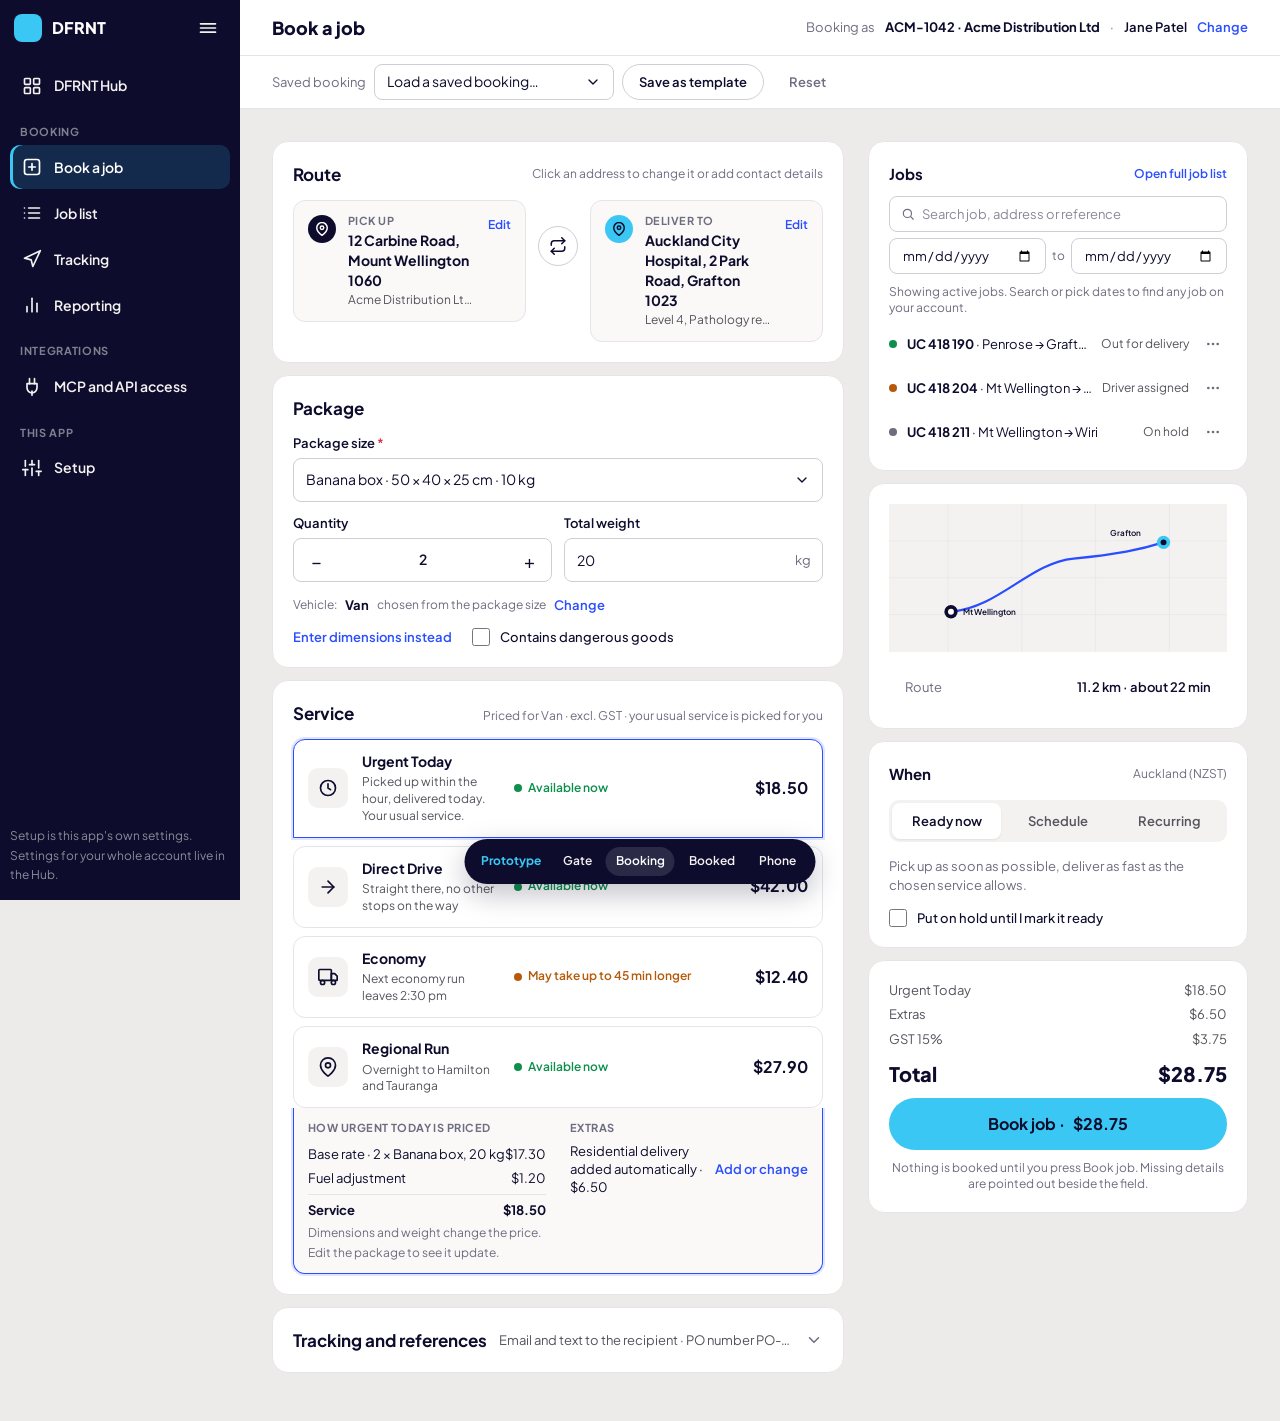
==== commit a353cd31: "Menu: only remember collapsed state when the user toggles it Co-Authored-By: Claude Fable 5.1 <norep" ====
--- a/index.html
+++ b/index.html
@@ -310,10 +310,10 @@
 
   // ----- left menu -----
   const side = $('#side');
-  const setSide = (closed) => { side.classList.toggle('closed', closed); try { localStorage.setItem('side', closed ? 'closed' : 'open'); } catch (e) {} };
+  const setSide = (closed, persist) => { side.classList.toggle('closed', closed); if (persist) { try { localStorage.setItem('side', closed ? 'closed' : 'open'); } catch (e) {} } };
   let pref = null; try { pref = localStorage.getItem('side'); } catch (e) {}
-  setSide(pref ? pref === 'closed' : innerWidth < 1280);
-  $('#side-toggle').addEventListener('click', () => setSide(!side.classList.contains('closed')));
+  setSide(pref ? pref === 'closed' : innerWidth < 1280, false);
+  $('#side-toggle').addEventListener('click', () => setSide(!side.classList.contains('closed'), true));
   $('#mobile-menu').addEventListener('click', () => { side.style.display = side.style.display === 'flex' ? '' : 'flex'; side.classList.remove('closed'); });
 
   // ----- route -----
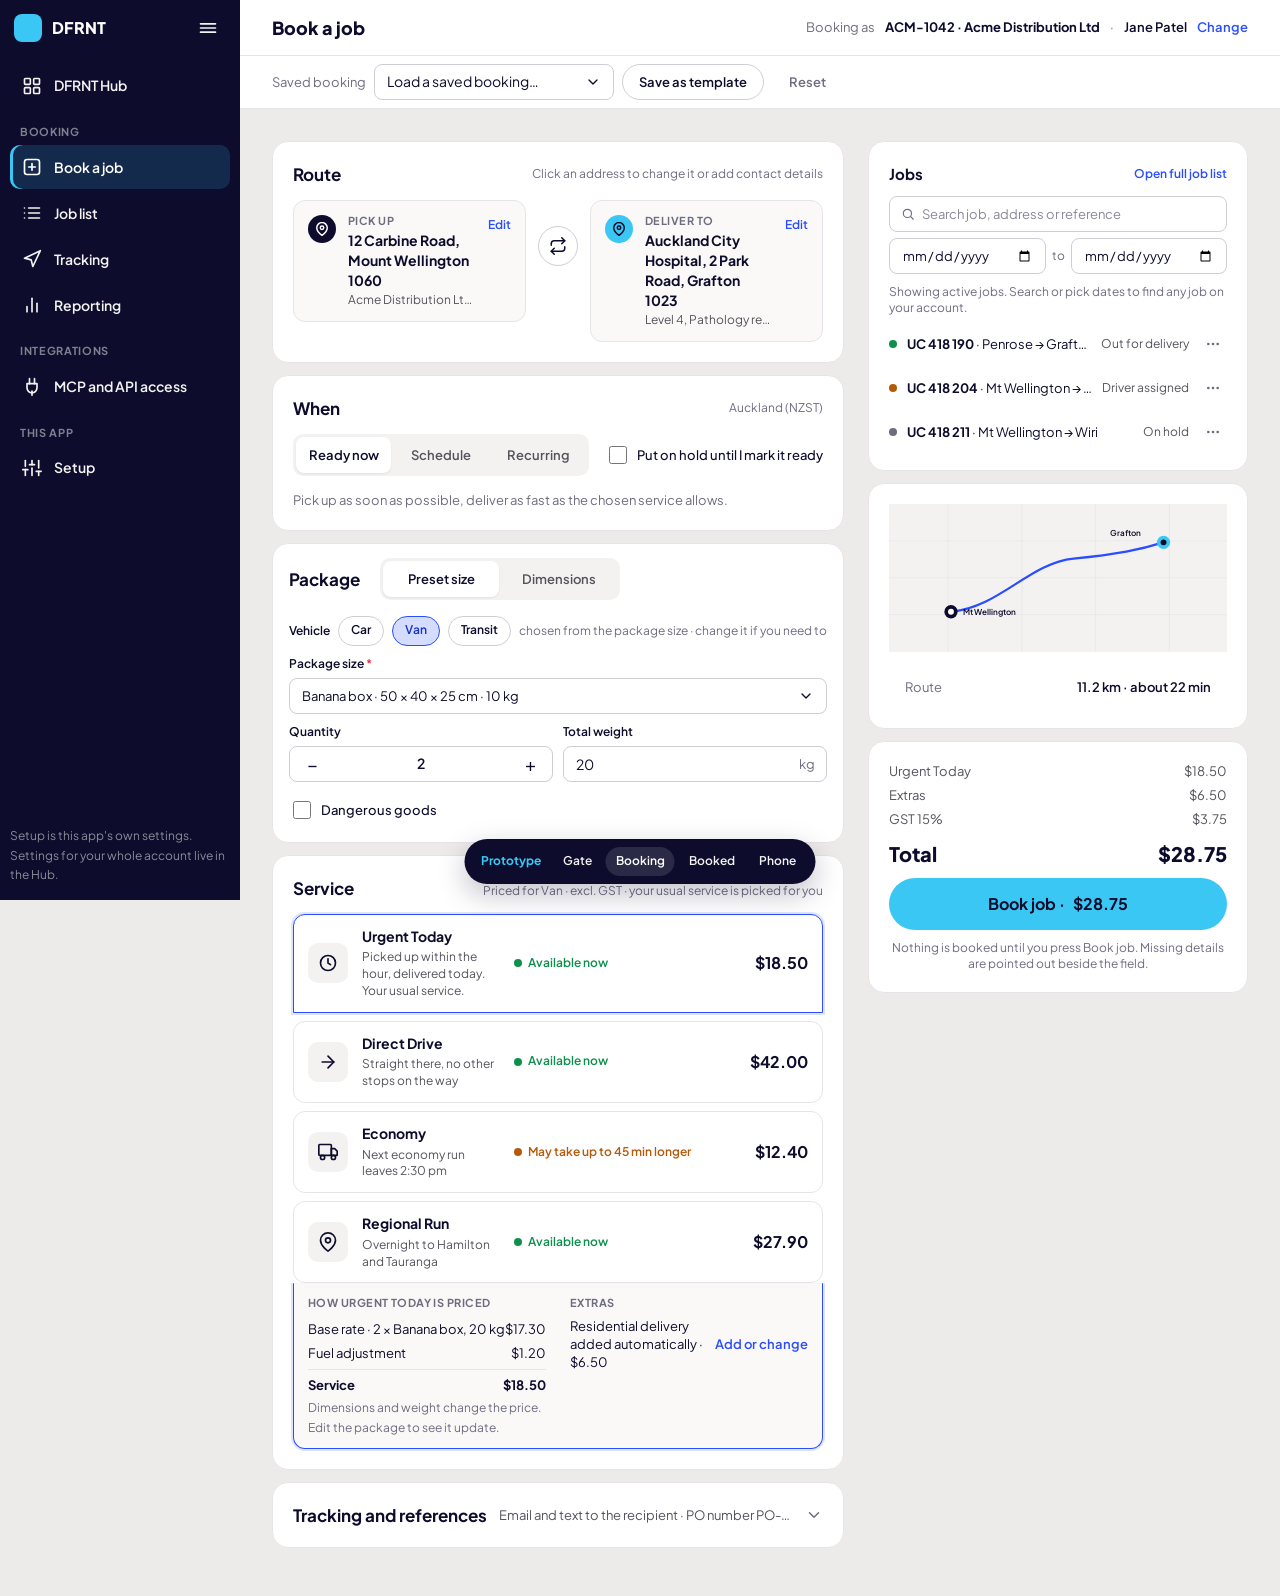
==== commit ea16330e: "When under Route; compact Package with preset/dimensions switch and vehicle chips at the top Co-Auth" ====
--- a/index.html
+++ b/index.html
@@ -6,7 +6,7 @@
 <title>Book a job — DFRNT booking redesign</title>
 <link rel="preconnect" href="https://fonts.googleapis.com">
 <link href="https://fonts.googleapis.com/css2?family=Plus+Jakarta+Sans:wght@400;500;600;700;800&display=swap" rel="stylesheet">
-<link rel="stylesheet" href="styles.css?v=7">
+<link rel="stylesheet" href="styles.css?v=8">
 </head>
 <body>
 <div class="shell">
@@ -97,9 +97,38 @@
           </div>
         </section>
 
+        <!-- WHEN -->
+        <section class="card">
+          <div class="row-between"><h2 class="h">When</h2><span class="hint">Auckland (NZST)</span></div>
+          <div class="when-row"><div class="seg" id="when" style="max-width: 420px; flex-grow: 1"><button type="button" class="on" data-when="now">Ready now</button><button type="button" data-when="sch">Schedule</button><button type="button" data-when="rec">Recurring</button></div>
+          <label class="chk" style="font-size: 13px; white-space: nowrap"><input type="checkbox" id="hold"> Put on hold until I mark it ready</label></div>
+          <div id="w-now"><span class="hint" style="font-size: 13px">Pick up as soon as possible, deliver as fast as the chosen service allows.</span></div>
+          <div id="w-sch" class="hidden" style="display: flex; flex-direction: column; gap: 12px">
+            <div class="three-eq"><div class="field"><label class="lbl req" for="rd">Ready date</label><input id="rd" class="in" type="date" value="2026-09-25"></div><div class="field"><label class="lbl req" for="rt">Ready time</label><input id="rt" class="in" type="time" value="09:30"></div></div>
+            <label class="chk" style="font-size: 13px"><input type="checkbox" id="dby"> Set a deliver-by deadline</label>
+            <div id="dbybox" class="three-eq hidden"><div class="field"><label class="lbl req" for="dd">Deliver by date</label><input id="dd" class="in" type="date" value="2026-09-25"></div><div class="field"><label class="lbl req" for="dt">Deliver by time</label><input id="dt" class="in" type="time" value="14:00"></div></div>
+          </div>
+          <div id="w-rec" class="hidden" style="display: flex; flex-direction: column; gap: 12px">
+            <div class="field"><span class="lbl req">Repeat on</span><div class="chips" id="days"><button type="button" class="chip on">Mon</button><button type="button" class="chip">Tue</button><button type="button" class="chip on">Wed</button><button type="button" class="chip">Thu</button><button type="button" class="chip on">Fri</button><button type="button" class="chip">Sat</button><button type="button" class="chip">Sun</button></div></div>
+            <div class="three-eq"><div class="field"><label class="lbl req" for="rf">Frequency</label><select id="rf" class="sel"><option>Weekly</option><option>Fortnightly</option><option>First of the month</option><option>Last workday of the month</option></select></div><div class="field"><label class="lbl req" for="rrt">Ready time</label><input id="rrt" class="in" type="time" value="09:30"></div></div>
+            <div class="field"><label class="lbl" for="rh">On public holidays</label><select id="rh" class="sel"><option>Don't book</option><option>Deliver next day</option><option>Book anyway</option></select></div>
+            <div class="field"><label class="lbl" for="rn">Name this schedule</label><input id="rn" class="in" placeholder="Optional"></div>
+            <span class="hint">Schedules start tomorrow. Book a normal job as well if you need one today.</span>
+          </div>
+        </section>
+
         <!-- PACKAGE: vehicle is worked out from the package; a choice only appears when there is one -->
-        <section class="card">
-          <h2 class="h">Package</h2>
+        <section class="card compact">
+          <div class="pkg-top">
+            <h2 class="h">Package</h2>
+            <div class="seg" id="mode" style="width: 240px"><button type="button" class="on" data-mode="std">Preset size</button><button type="button" data-mode="cus">Dimensions</button></div>
+            <div class="veh-pick">
+              <span class="lbl">Vehicle</span>
+              <div class="chips" id="vehicles"></div>
+              <span class="hint" id="veh-why">chosen from the package size</span>
+            </div>
+          </div>
+
           <div id="std" class="pkg-row">
             <div class="field"><label class="lbl req" for="size">Package size</label>
               <select id="size" class="sel">
@@ -111,32 +140,19 @@
             </div>
             <div class="field"><span class="lbl">Quantity</span><div class="step"><button type="button" aria-label="Fewer" id="qdn">−</button><span id="qty">2</span><button type="button" aria-label="More" id="qup">+</button></div></div>
             <div class="field"><label class="lbl" for="wt">Total weight</label><div class="suffix"><input id="wt" class="in" value="20" style="padding-right: 40px"><span>kg</span></div></div>
-          </div>
-
-          <div id="cus" class="hidden" style="display: flex; flex-direction: column; gap: 10px">
-            <div style="overflow-x: auto"><div style="min-width: 600px; display: flex; flex-direction: column; gap: 8px">
-              <div style="display: grid; grid-template-columns: 1fr 80px 80px 80px 100px 70px 36px; gap: 8px; padding: 0 4px"><span class="hint">Item</span><span class="hint">L cm</span><span class="hint">W cm</span><span class="hint">H cm</span><span class="hint">Weight kg</span><span class="hint">Qty</span><span></span></div>
-              <div style="display: grid; grid-template-columns: 1fr 80px 80px 80px 100px 70px 36px; gap: 8px; align-items: center"><select class="sel" aria-label="Item type"><option>Carton</option><option>Chilly bin</option><option>Specimen bag</option><option>Pallet</option></select><input class="in" aria-label="Length" value="60"><input class="in" aria-label="Width" value="40"><input class="in" aria-label="Height" value="30"><input class="in" aria-label="Weight" value="8"><input class="in" aria-label="Quantity" value="2"><button type="button" class="icn" aria-label="Remove item" style="width: 36px; height: 36px"><svg width="16" height="16" viewBox="0 0 24 24" fill="none" stroke="currentColor" stroke-width="2" stroke-linecap="round"><line x1="5" y1="12" x2="19" y2="12"/></svg></button></div>
-              <div style="display: grid; grid-template-columns: 1fr 80px 80px 80px 100px 70px 36px; gap: 8px; align-items: center"><select class="sel" aria-label="Item type"><option>Chilly bin</option><option>Carton</option></select><input class="in" aria-label="Length" value="45"><input class="in" aria-label="Width" value="30"><input class="in" aria-label="Height" value="30"><input class="in" aria-label="Weight" value="5"><input class="in" aria-label="Quantity" value="1"><button type="button" class="icn" aria-label="Remove item" style="width: 36px; height: 36px"><svg width="16" height="16" viewBox="0 0 24 24" fill="none" stroke="currentColor" stroke-width="2" stroke-linecap="round"><line x1="5" y1="12" x2="19" y2="12"/></svg></button></div>
+            <label class="chk dgchk"><input type="checkbox" id="dg"> Dangerous goods</label>
+          </div>
+
+          <div id="cus" class="hidden" style="display: flex; flex-direction: column; gap: 8px">
+            <div style="overflow-x: auto"><div style="min-width: 600px; display: flex; flex-direction: column; gap: 6px">
+              <div class="dimrow head"><span class="hint">Item</span><span class="hint">L cm</span><span class="hint">W cm</span><span class="hint">H cm</span><span class="hint">Weight kg</span><span class="hint">Qty</span><span></span></div>
+              <div class="dimrow"><select class="sel" aria-label="Item type"><option>Carton</option><option>Chilly bin</option><option>Specimen bag</option><option>Pallet</option></select><input class="in" aria-label="Length" value="60"><input class="in" aria-label="Width" value="40"><input class="in" aria-label="Height" value="30"><input class="in" aria-label="Weight" value="8"><input class="in" aria-label="Quantity" value="2"><button type="button" class="icn" aria-label="Remove item" style="width: 32px; height: 32px"><svg width="14" height="14" viewBox="0 0 24 24" fill="none" stroke="currentColor" stroke-width="2" stroke-linecap="round"><line x1="5" y1="12" x2="19" y2="12"/></svg></button></div>
+              <div class="dimrow"><select class="sel" aria-label="Item type"><option>Chilly bin</option><option>Carton</option></select><input class="in" aria-label="Length" value="45"><input class="in" aria-label="Width" value="30"><input class="in" aria-label="Height" value="30"><input class="in" aria-label="Weight" value="5"><input class="in" aria-label="Quantity" value="1"><button type="button" class="icn" aria-label="Remove item" style="width: 32px; height: 32px"><svg width="14" height="14" viewBox="0 0 24 24" fill="none" stroke="currentColor" stroke-width="2" stroke-linecap="round"><line x1="5" y1="12" x2="19" y2="12"/></svg></button></div>
             </div></div>
-            <div class="row-between" style="flex-wrap: wrap">
-              <div style="display: flex; gap: 8px"><button type="button" class="ghost">+ Add item</button><button type="button" class="ghost">+ Add a preset size</button></div>
-              <div style="display: flex; align-items: center; gap: 12px"><span class="hint">Dimensions are</span><div class="seg" style="width: 180px" id="dims"><button type="button" class="on">Per item</button><button type="button">Whole job</button></div></div>
-            </div>
-            <div style="font-size: 13px; color: var(--dd-secondary)">Total <strong style="color: var(--dd-ink)">3 items · 21 kg · 0.184 m³</strong></div>
-          </div>
-
-          <div class="veh-line">
-            <span class="hint">Vehicle:</span>
-            <strong id="veh">Van</strong>
-            <span class="hint" id="veh-why">chosen from the package size</span>
-            <button type="button" class="link" id="veh-change">Change</button>
-          </div>
-          <div class="chips hidden" id="vehicles"></div>
-
-          <div class="pkg-more">
-            <button type="button" class="link" id="mode-toggle">Enter dimensions instead</button>
-            <label class="chk" style="font-size: 13px"><input type="checkbox" id="dg"> Contains dangerous goods</label>
+            <div class="row-between" style="flex-wrap: wrap; gap: 8px">
+              <div style="display: flex; gap: 8px; align-items: center; flex-wrap: wrap"><button type="button" class="ghost" style="height: 32px">+ Add item</button><button type="button" class="ghost" style="height: 32px">+ Add a preset size</button><label class="chk" style="font-size: 13px; margin-left: 8px"><input type="checkbox" id="dg2"> Dangerous goods</label></div>
+              <div style="display: flex; align-items: center; gap: 10px"><span class="hint">Dimensions are</span><div class="seg" style="width: 170px" id="dims"><button type="button" class="on">Per item</button><button type="button">Whole job</button></div><span class="hint">Total <strong style="color: var(--dd-ink)">3 items · 21 kg · 0.184 m³</strong></span></div>
+            </div>
           </div>
 
           <div id="dgbox" class="disc hidden">
@@ -148,9 +164,7 @@
           </div>
 
           <div id="truck" class="disc hidden">
-            <span class="lbl">Truck details</span>
-            <div style="display: flex; gap: 20px; flex-wrap: wrap"><label class="chk"><input type="checkbox"> Tail lift at pick up</label><label class="chk"><input type="checkbox"> Tail lift at delivery</label></div>
-            <div style="display: flex; align-items: center; gap: 12px"><span class="lbl req">Delivering to a</span><div class="seg" style="width: 220px" id="dest"><button type="button" class="on">Business</button><button type="button">Residence</button></div></div>
+            <div style="display: flex; gap: 20px; flex-wrap: wrap; align-items: center"><span class="lbl">Truck details</span><label class="chk"><input type="checkbox"> Tail lift at pick up</label><label class="chk"><input type="checkbox"> Tail lift at delivery</label><span class="lbl req" style="margin-left: auto">Delivering to a</span><div class="seg" style="width: 200px" id="dest"><button type="button" class="on">Business</button><button type="button">Residence</button></div></div>
           </div>
         </section>
 
@@ -262,25 +276,6 @@
           <div class="mapfoot"><span style="color: var(--dd-secondary)">Route</span><span style="font-weight: 600">11.2 km · about 22 min</span></div>
         </div>
 
-        <!-- WHEN -->
-        <section class="card">
-          <div class="row-between"><h2 class="h" style="font-size: 15px">When</h2><span class="hint">Auckland (NZST)</span></div>
-          <div class="seg" id="when"><button type="button" class="on" data-when="now">Ready now</button><button type="button" data-when="sch">Schedule</button><button type="button" data-when="rec">Recurring</button></div>
-          <div id="w-now"><span class="hint" style="font-size: 13px">Pick up as soon as possible, deliver as fast as the chosen service allows.</span></div>
-          <div id="w-sch" class="hidden" style="display: flex; flex-direction: column; gap: 12px">
-            <div class="two" style="gap: 10px"><div class="field"><label class="lbl req" for="rd">Ready date</label><input id="rd" class="in" type="date" value="2026-09-25"></div><div class="field"><label class="lbl req" for="rt">Ready time</label><input id="rt" class="in" type="time" value="09:30"></div></div>
-            <label class="chk" style="font-size: 13px"><input type="checkbox" id="dby"> Set a deliver-by deadline</label>
-            <div id="dbybox" class="two hidden" style="gap: 10px"><div class="field"><label class="lbl req" for="dd">Deliver by date</label><input id="dd" class="in" type="date" value="2026-09-25"></div><div class="field"><label class="lbl req" for="dt">Deliver by time</label><input id="dt" class="in" type="time" value="14:00"></div></div>
-          </div>
-          <div id="w-rec" class="hidden" style="display: flex; flex-direction: column; gap: 12px">
-            <div class="field"><span class="lbl req">Repeat on</span><div class="chips" id="days"><button type="button" class="chip on">Mon</button><button type="button" class="chip">Tue</button><button type="button" class="chip on">Wed</button><button type="button" class="chip">Thu</button><button type="button" class="chip on">Fri</button><button type="button" class="chip">Sat</button><button type="button" class="chip">Sun</button></div></div>
-            <div class="two" style="gap: 10px"><div class="field"><label class="lbl req" for="rf">Frequency</label><select id="rf" class="sel"><option>Weekly</option><option>Fortnightly</option><option>First of the month</option><option>Last workday of the month</option></select></div><div class="field"><label class="lbl req" for="rrt">Ready time</label><input id="rrt" class="in" type="time" value="09:30"></div></div>
-            <div class="field"><label class="lbl" for="rh">On public holidays</label><select id="rh" class="sel"><option>Don't book</option><option>Deliver next day</option><option>Book anyway</option></select></div>
-            <div class="field"><label class="lbl" for="rn">Name this schedule</label><input id="rn" class="in" placeholder="Optional"></div>
-            <span class="hint">Schedules start tomorrow. Book a normal job as well if you need one today.</span>
-          </div>
-          <label class="chk" style="font-size: 13px"><input type="checkbox" id="hold"> Put on hold until I mark it ready</label>
-        </section>
 
         <!-- SUMMARY + BOOK -->
         <section class="card summary" style="gap: 10px">
@@ -336,36 +331,39 @@
     show(body, open); card.classList.toggle('open', open); t.setAttribute('aria-expanded', open);
   }));
 
-  // ----- package → vehicle -----
+  // ----- package → vehicle (only the vehicles that make sense for this package are offered) -----
   const rules = {
     satchel: { pick: 'Bike', why: 'small enough for a bike', options: ['Bike', 'Car', 'Van'] },
     banana:  { pick: 'Van', why: 'chosen from the package size', options: ['Car', 'Van', 'Transit'] },
     tyre:    { pick: 'Van', why: 'chosen from the package size', options: ['Van', 'Transit'] },
-    pallet:  { pick: 'Truck', why: 'pallets always go by truck', options: [] },
+    pallet:  { pick: 'Truck', why: 'pallets always go by truck', options: ['Truck'] },
     custom:  { pick: 'Van', why: 'chosen from your dimensions', options: ['Car', 'Van', 'Transit', 'Truck'] }
   };
   let vehicle = 'Van', custom = false;
   const applyVehicle = (v) => {
-    vehicle = v; $('#veh').textContent = v; $('#veh2').textContent = v; show($('#truck'), /truck/i.test(v));
+    vehicle = v; $('#veh2').textContent = v; show($('#truck'), /truck/i.test(v));
     $$('#vehicles .chip').forEach((c) => c.classList.toggle('on', c.textContent === v));
   };
   const deriveVehicle = () => {
     const r = rules[custom ? 'custom' : $('#size').value];
-    $('#veh-why').textContent = r.why;
+    $('#veh-why').textContent = r.options.length > 1 ? r.why + ' · change it if you need to' : r.why;
     const box = $('#vehicles'); box.innerHTML = '';
-    r.options.forEach((name) => { const b = document.createElement('button'); b.type = 'button'; b.className = 'chip'; b.textContent = name; b.addEventListener('click', () => applyVehicle(name)); box.appendChild(b); });
-    show($('#veh-change'), r.options.length > 1); show(box, false); $('#veh-change').textContent = 'Change';
+    r.options.forEach((name) => { const b = document.createElement('button'); b.type = 'button'; b.className = 'chip sm'; b.textContent = name; if (r.options.length === 1) { b.disabled = true; b.classList.add('locked'); } b.addEventListener('click', () => applyVehicle(name)); box.appendChild(b); });
     applyVehicle(r.pick);
   };
-  $('#veh-change').addEventListener('click', () => { const open = $('#vehicles').classList.contains('hidden'); show($('#vehicles'), open); $('#veh-change').textContent = open ? 'Done' : 'Change'; });
   $('#size').addEventListener('change', () => { deriveVehicle(); recalc(); });
-  $('#mode-toggle').addEventListener('click', () => { custom = !custom; show($('#std'), !custom); show($('#cus'), custom); $('#mode-toggle').textContent = custom ? 'Use a preset size instead' : 'Enter dimensions instead'; deriveVehicle(); recalc(); });
+  $$('#mode button').forEach((b) => b.addEventListener('click', () => {
+    $$('#mode button').forEach((x) => x.classList.remove('on')); b.classList.add('on');
+    custom = b.dataset.mode === 'cus'; show($('#std'), !custom); show($('#cus'), custom); deriveVehicle(); recalc();
+  }));
   ['#dims', '#dest'].forEach((sel) => $$(sel + ' button').forEach((b) => b.addEventListener('click', () => { $$(sel + ' button').forEach((x) => x.classList.remove('on')); b.classList.add('on'); })));
   let qty = 2;
   const setQty = (n) => { qty = Math.max(1, Math.min(999, n)); $('#qty').textContent = qty; $('#wt').value = qty * 10; recalc(); };
   $('#qup').addEventListener('click', () => setQty(qty + 1));
   $('#qdn').addEventListener('click', () => setQty(qty - 1));
-  $('#dg').addEventListener('change', (e) => show($('#dgbox'), e.target.checked));
+  const dgSync = (on) => { $('#dg').checked = on; $('#dg2').checked = on; show($('#dgbox'), on); };
+  $('#dg').addEventListener('change', (e) => dgSync(e.target.checked));
+  $('#dg2').addEventListener('change', (e) => dgSync(e.target.checked));
   $('#dgc').addEventListener('change', (e) => show($('#dry'), e.target.value === '9'));
 
   // ----- when -----
--- a/styles.css
+++ b/styles.css
@@ -300,3 +300,27 @@
 
 /* summary in the rail */
 .summary .t { font-size: 20px; }
+
+/* ---- revision 5: When under Route; compact Package with the switch and vehicle at the top ---- */
+.when-row { display: flex; align-items: center; gap: 20px; flex-wrap: wrap; }
+.three-eq { display: grid; grid-template-columns: repeat(3, minmax(0, 1fr)); gap: 10px; }
+@container (max-width: 560px) { .three-eq { grid-template-columns: 1fr; } }
+.card.compact { padding: 14px 16px; gap: 10px; }
+.card.compact .lbl { font-size: 12px; line-height: 16px; }
+.card.compact .in, .card.compact .sel, .card.compact .step, .card.compact .step button { height: 36px; }
+.card.compact .sel { font-size: 13px; }
+.card.compact .suffix span { top: 9px; }
+.card.compact .disc { padding: 10px 12px; gap: 8px; }
+.pkg-top { display: flex; align-items: center; gap: 16px; flex-wrap: wrap; }
+.pkg-top .h { margin-right: 4px; }
+.veh-pick { display: flex; align-items: center; gap: 8px; flex-wrap: wrap; margin-left: auto; }
+.chip.sm { height: 30px; padding: 0 12px; font-size: 12px; }
+.chip.locked { background: var(--dd-surface-variant); border-color: var(--dd-outline); color: var(--dd-ink); cursor: default; }
+.chip.locked.on { background: var(--dd-primary-container); border-color: var(--dd-primary); color: var(--dd-primary-active); }
+.card.compact .pkg-row { grid-template-columns: minmax(0, 1fr) 120px 140px auto; align-items: end; gap: 10px; }
+.card.compact .pkg-row .field:first-child { grid-column: auto; }
+.dgchk { height: 36px; font-size: 13px; white-space: nowrap; padding-left: 4px; }
+@container (max-width: 640px) { .card.compact .pkg-row { grid-template-columns: 1fr 1fr; } .card.compact .pkg-row .field:first-child { grid-column: 1 / -1; } }
+.dimrow { display: grid; grid-template-columns: 1fr 76px 76px 76px 96px 66px 32px; gap: 6px; align-items: center; }
+.dimrow.head { padding: 0 4px; }
+.dimrow .in, .dimrow .sel { height: 32px; font-size: 13px; padding-left: 8px; }
